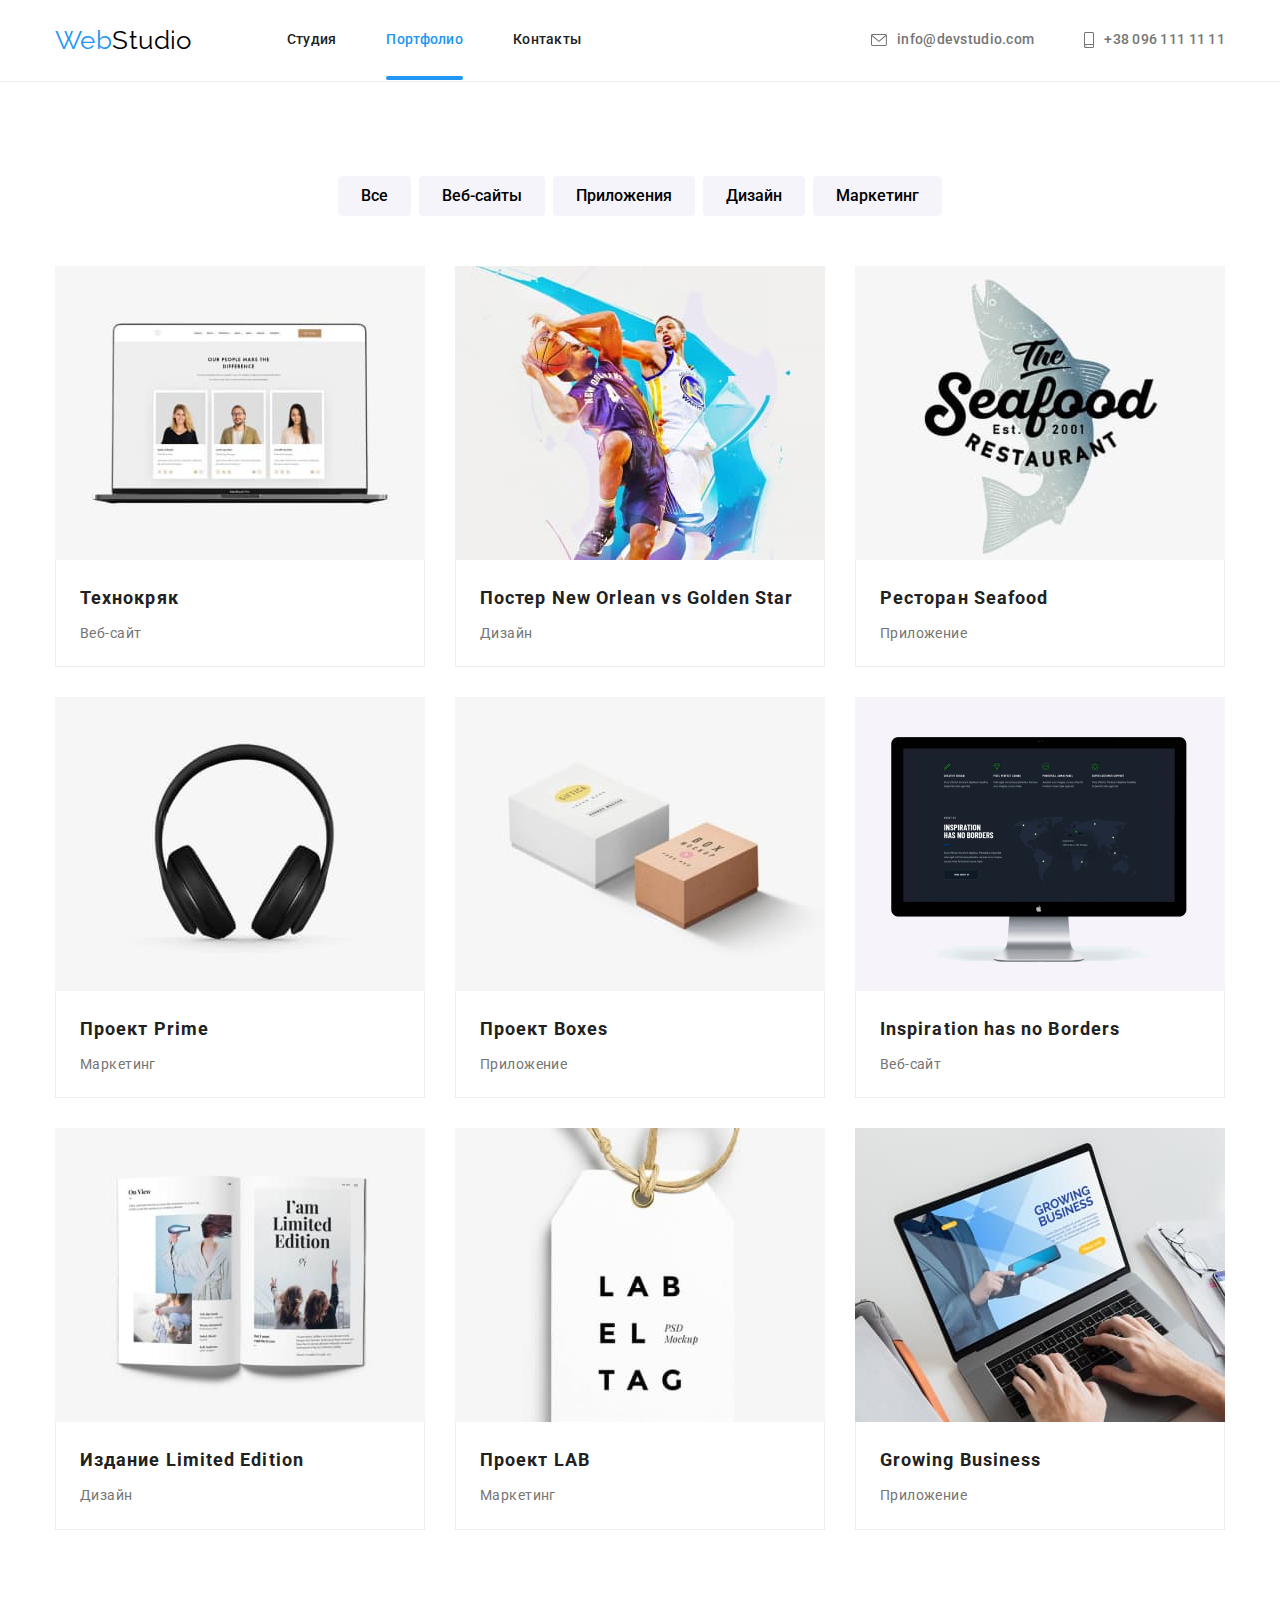
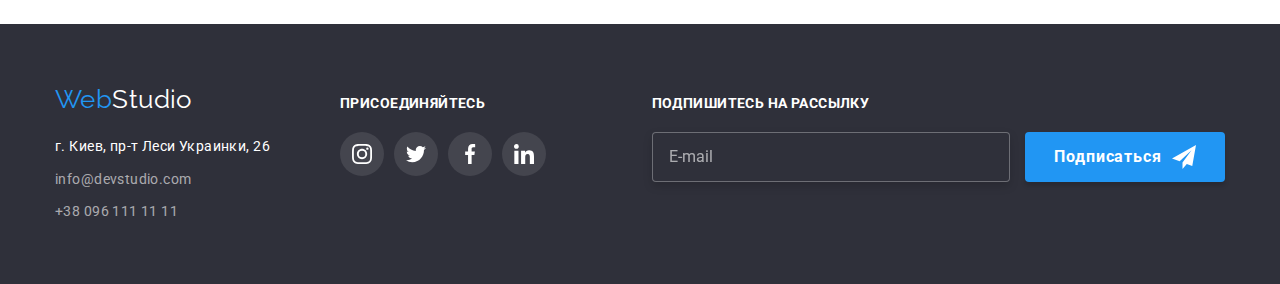
==== portfolio.html @ fa4c3126 "Initial commit" ====
<!DOCTYPE html>
<html lang="ru">
  <head>
    <meta charset="UTF-8" />
    <meta http-equiv="X-UA-Compatible" content="IE=edge" />
    <meta name="viewport" content="width=device-width, initial-scale=1.0" />
    <title>Document</title>
    <link rel="preconnect" href="https://fonts.googleapis.com" />
    <link rel="preconnect" href="https://fonts.gstatic.com" crossorigin />
    <link
      href="https://fonts.googleapis.com/css2?family=Raleway:wght@700&family=Roboto:wght@400;500;700;900&display=swap"
      rel="stylesheet"
    />
    <link
      rel="stylesheet"
      href="https://cdnjs.cloudflare.com/ajax/libs/modern-normalize/1.1.0/modern-normalize.min.css"
    />
    <link rel="stylesheet" href="./css/main.min.css" />
  </head>
  <body>
    <header class="page-header">
      <div class="container">
        <a href="./index.html" class="page-header__logo logo link"
          ><span class="logo-accent">Web</span>Studio</a
        >
        <nav class="site-nav">
          <ul class="site-nav__list list">
            <li class="site-nav__item">
              <a href="./index.html" class="site-nav__link link">Студия</a>
            </li>
            <li class="site-nav__item">
              <a href="./portfolio.html" class="site-nav__link link site-nav__link--current"
                >Портфолио</a
              >
            </li>
            <li class="site-nav__item"><a href="" class="site-nav__link link">Контакты</a></li>
          </ul>
        </nav>
        <ul class="contact-header">
          <li class="contact-header__item list">
            <a href="mailto:info@devstudio.com" class="contact-header__link link">
              <svg class="contact-header__contact-icon" width="16" height="12">
                <use href="./images/sprite.svg#icon-envelope"></use>
              </svg>
              info@devstudio.com</a
            >
          </li>
          <li class="contact-header__item list">
            <a href="tel:+380961111111" class="contact-header__link link">
              <svg class="contact-header__contact-icon" width="10" height="16">
                <use href="./images/sprite.svg#icon-smartphone"></use>
              </svg>
              +38 096 111 11 11</a
            >
          </li>
        </ul>
      </div>
    </header>
    <main>
      <section class="portfolio section">
        <div class="container">
          <h1 class="portfolio__title visualy-hidden">Портфолио</h1>

          <ul class="portfolio-filter list">
            <li class="portfolio-filter__item">
              <button type="button" class="portfolio-filter__button">Все</button>
            </li>
            <li class="portfolio-filter__item">
              <button type="button" class="portfolio-filter__button">Веб-сайты</button>
            </li>
            <li class="portfolio-filter__item">
              <button type="button" class="portfolio-filter__button">Приложения</button>
            </li>
            <li class="portfolio-filter__item">
              <button type="button" class="portfolio-filter__button">Дизайн</button>
            </li>
            <li class="portfolio-filter__item">
              <button type="button" class="portfolio-filter__button">Маркетинг</button>
            </li>
          </ul>

          <ul class="portfolio-list list">
            <li class="portfolio-list__item">
              <a href="" class="portfolio-list__link link">
                <div class="portfolio-list__thumb">
                  <img src="./images/macbook.jpg" alt="макбубк" width="370" height="294" />
                  <p class="portfolio-list__text">
                    Ресурс предлагает комплексные предложения с разным уровнем функционала и
                    сервисов. Все это позволит посетителю получить исчерпывающие сведения о компании
                    или частном лице.
                  </p>
                </div>
                <div class="description">
                  <h2 class="description__title">Технокряк</h2>
                  <p class="description__technology">Веб-сайт</p>
                </div>
              </a>
            </li>

            <li class="portfolio-list__item">
              <a href="" class="portfolio-list__link link"
                ><div class="portfolio-list__thumb">
                  <img src="./images/poster.jpg" alt="постер" width="370" height="294" />
                  <p class="portfolio-list__text">
                    Lorem, ipsum dolor sit amet consectetur adipisicing elit. Eligendi neque ipsam
                    autem minus, nesciunt numquam?
                  </p>
                </div>
                <div class="description">
                  <h2 class="description__title">Постер New Orlean vs Golden Star</h2>
                  <p class="description__technology">Дизайн</p>
                </div>
              </a>
            </li>

            <li class="portfolio-list__item">
              <a href="" class="portfolio-list__link link">
                <div class="portfolio-list__thumb">
                  <img src="./images/seafood.jpg" alt="логотип компании" width="370" height="294" />
                  <p class="portfolio-list__text">
                    Lorem ipsum dolor sit amet, consectetur adipisicing elit. Eaque officia
                    voluptatum eveniet! Voluptatum doloribus laboriosam, quod odio voluptas
                    similique accusantium?
                  </p>
                </div>
                <div class="description">
                  <h2 class="description__title">Ресторан Seafood</h2>
                  <p class="description__technology">Приложение</p>
                </div>
              </a>
            </li>

            <li class="portfolio-list__item">
              <a href="" class="portfolio-list__link link">
                <div class="portfolio-list__thumb">
                  <img src="./images/headphones.jpg" alt="наушники" width="370" height="294" />
                  <p class="portfolio-list__text">
                    Lorem ipsum dolor sit, amet consectetur adipisicing elit. Quidem distinctio
                    ipsam nostrum pariatur amet corrupti ab!
                  </p>
                </div>
                <div class="description">
                  <h2 class="description__title">Проект Prime</h2>
                  <p class="description__technology">Маркетинг</p>
                </div>
              </a>
            </li>

            <li class="portfolio-list__item">
              <a href="" class="portfolio-list__link link">
                <div class="portfolio-list__thumb">
                  <img src="./images/boxes.jpg" alt="две коробки" width="370" height="294" />
                  <p class="portfolio-list__text">
                    Lorem, ipsum dolor sit amet consectetur adipisicing elit. Adipisci modi, quae
                    ipsam facilis quos autem ducimus distinctio.
                  </p>
                </div>
                <div class="description">
                  <h2 class="description__title">Проект Boxes</h2>
                  <p class="description__technology">Приложение</p>
                </div>
              </a>
            </li>

            <li class="portfolio-list__item">
              <a href="" class="portfolio-list__link link">
                <div class="portfolio-list__thumb">
                  <img src="./images/mac.jpg" alt="моноблок" width="370" height="294" />
                  <p class="portfolio-list__text">
                    Lorem ipsum dolor sit amet, consectetur adipisicing elit. Perferendis molestias
                    accusantium corporis accusamus labore!
                  </p>
                </div>
                <div class="description">
                  <h2 class="description__title">Inspiration has no Borders</h2>
                  <p class="description__technology">Веб-сайт</p>
                </div>
              </a>
            </li>

            <li class="portfolio-list__item">
              <a href="" class="portfolio-list__link link">
                <div class="portfolio-list__thumb">
                  <img src="./images/book.jpg" alt="книга" width="370" height="294" />
                  <p class="portfolio-list__text">
                    Lorem ipsum, dolor sit amet consectetur adipisicing elit. Cupiditate, vitae,
                    quod dolore illo laudantium omnis blanditiis perspiciatis quae, ullam iusto
                    exercitationem?
                  </p>
                </div>
                <div class="description">
                  <h2 class="description__title">Издание Limited Edition</h2>
                  <p class="description__technology">Дизайн</p>
                </div>
              </a>
            </li>

            <li class="portfolio-list__item">
              <a href="" class="portfolio-list__link link">
                <div class="portfolio-list__thumb">
                  <img src="./images/label.jpg" alt="бирка" width="370" height="294" />
                  <p class="portfolio-list__text">
                    Lorem ipsum dolor, sit amet consectetur adipisicing elit. Quos quibusdam autem
                    ipsa commodi harum explicabo blanditiis assumenda facere at in, quas
                    repudiandae!
                  </p>
                </div>
                <div class="description">
                  <h2 class="description__title">Проект LAB</h2>
                  <p class="description__technology">Маркетинг</p>
                </div>
              </a>
            </li>

            <li class="portfolio-list__item">
              <a href="" class="portfolio-list__link link">
                <div class="portfolio-list__thumb">
                  <img src="./images/notebook.jpg" alt="ноутбук" width="370" height="294" />
                  <p class="portfolio-list__text">
                    Lorem ipsum dolor sit amet consectetur adipisicing elit. Quaerat blanditiis
                    similique natus et qui consequatur reprehenderit omnis dolores!
                  </p>
                </div>
                <div class="description">
                  <h2 class="description__title">Growing Business</h2>
                  <p class="description__technology">Приложение</p>
                </div>
              </a>
            </li>
          </ul>
        </div>
      </section>
    </main>
    <footer class="page-footer">
      <div class="container">
        <div class="contact-footer">
          <a href="./index.html" class="page-footer__logo logo link"
            ><span class="logo-accent">Web</span>Studio</a
          >
          <address class="address">
            <ul class="address__list list">
              <li class="address__geo">
                <a
                  href="https://goo.gl/maps/4YWWPyWF16ZQ9Hfj6"
                  target="_blank"
                  rel="noopener noreferrer"
                  class="address__geo-link link"
                  >г. Киев, пр-т Леси Украинки, 26</a
                >
              </li>
              <li class="address-item">
                <a href="mailto:info@devstudio.com" class="address-link link">info@devstudio.com</a>
              </li>
              <li class="address-item">
                <a href="tel:+380961111111" class="address-link link">+38 096 111 11 11</a>
              </li>
            </ul>
          </address>
        </div>
        <div class="join">
          <p class="join__title">Присоединяйтесь</p>
          <ul class="join__list list">
            <li class="join__item">
              <a href="" class="join__link">
                <svg class="join__icon" width="20" height="20">
                  <use href="./images/sprite.svg#icon-instagram"></use>
                </svg>
              </a>
            </li>
            <li class="join__item">
              <a href="" class="join__link">
                <svg class="join__icon" width="20" height="20">
                  <use href="./images/sprite.svg#icon-twitter"></use>
                </svg>
              </a>
            </li>
            <li class="join__item">
              <a href="" class="join__link">
                <svg class="join__icon" width="20" height="20">
                  <use href="./images/sprite.svg#icon-facebook"></use>
                </svg>
              </a>
            </li>
            <li class="join__item">
              <a href="" class="join__link">
                <svg class="join__icon" width="20" height="20">
                  <use href="./images/sprite.svg#icon-linkedin"></use>
                </svg>
              </a>
            </li>
          </ul>
        </div>
        <div class="subscribe">
          <b class="subscripe__title">Подпишитесь на рассылку</b>
          <form>
            <label for="email" class="subscribe__field">
              <input type="email" id="email" placeholder="E-mail" class="subscripe__input" />
            </label>
            <button type="submit" class="subscripe__btn btn">Подписаться</button>
          </form>
        </div>
      </div>
    </footer>
  </body>
</html>
---- css/main.min.css ----
body{background-color:#fff;color:#757575;font-size:14px;font-family:Roboto, sans-serif;letter-spacing:0.03em}h1,h2,h3,h4,p,ul{margin:0;padding:0}img{display:block;max-width:100%}.visualy-hidden{position:absolute;white-space:nowrap;width:1px;height:1px;overflow:hidden;border:0;padding:0;clip:rect(0 0 0 0);-webkit-clip-path:inset(50%);clip-path:inset(50%);margin:-1px}.container{width:1200px;margin-left:auto;margin-right:auto;padding-left:15px;padding-right:15px}.section{padding-top:94px;padding-bottom:94px}.list{list-style:none}.link{text-decoration:none;color:inherit}.title{font-weight:700;font-size:36px;line-height:1.16;text-align:center;color:#212121;margin-bottom:50px}.btn{display:-webkit-inline-box;display:-ms-inline-flexbox;display:inline-flex;-webkit-box-align:center;-ms-flex-align:center;align-items:center;-webkit-box-pack:center;-ms-flex-pack:center;justify-content:center;min-width:200px;height:50px;cursor:pointer;font-weight:700;font-size:16px;line-height:1.875;letter-spacing:0.06em;-webkit-box-shadow:0px 4px 4px rgba(0,0,0,0.15);box-shadow:0px 4px 4px rgba(0,0,0,0.15);border-radius:4px;border:transparent;color:#fff;background-color:#2196f3;-webkit-transition:background-color 250ms cubic-bezier(0.4, 0, 0.2, 1);transition:background-color 250ms cubic-bezier(0.4, 0, 0.2, 1)}.btn:hover,.btn:focus{background-color:#188ce8}.logo{color:#000;font-family:Raleway, cursive;font-size:26px;line-height:1.19}.logo-accent{color:#2196f3}.page-header__logo{margin-right:95px}.page-header{padding-bottom:25px;padding-top:25px;background-color:#fff;border-bottom:1px solid #ececec}.page-header .container{display:-webkit-box;display:-ms-flexbox;display:flex;-webkit-box-align:center;-ms-flex-align:center;align-items:center}.site-nav{margin-right:auto}.site-nav__list{display:-webkit-box;display:-ms-flexbox;display:flex;font-weight:500;line-height:1.14;letter-spacing:0.02em}.site-nav__item:not(:last-child){margin-right:50px}.site-nav__link{position:relative;padding-top:32px;padding-bottom:32px;color:#212121;text-decoration:none;-webkit-transition:color 250ms cubic-bezier(0.4, 0, 0.2, 1);transition:color 250ms cubic-bezier(0.4, 0, 0.2, 1)}.site-nav__link:hover,.site-nav__link:focus{color:#2196f3}.site-nav__link--current{color:#2196f3}.site-nav__link--current::after{content:'';position:absolute;left:0;bottom:-1px;width:100%;height:4px;background:#2196f3;border-radius:2px}.contact-header{display:-webkit-box;display:-ms-flexbox;display:flex}.contact-header__item:not(:last-child){margin-right:50px}.contact-header__link{-webkit-transition:color 250ms cubic-bezier(0.4, 0, 0.2, 1);transition:color 250ms cubic-bezier(0.4, 0, 0.2, 1);display:-webkit-box;display:-ms-flexbox;display:flex;-webkit-box-align:center;-ms-flex-align:center;align-items:center;font-weight:500;line-height:1.14;letter-spacing:0.02em;color:#757575}.contact-header__link:hover,.contact-header__link:focus{color:#2196f3}.contact-header__contact-icon{margin-right:10px;fill:currentColor}.hero{background-image:-webkit-gradient(linear, left top, right top, from(rgba(47,48,58,0.4)), to(rgba(47,48,58,0.4))),url(../images/hero-img.jpg);background-image:linear-gradient(to right, rgba(47,48,58,0.4), rgba(47,48,58,0.4)),url(../images/hero-img.jpg);background-position:center;background-size:cover;background-repeat:no-repeat;max-width:1600px;height:600px;background-color:#2f303a;text-align:center;margin-left:auto;margin-right:auto;padding-top:200px;padding-bottom:200px}.hero__title{color:#fff;font-weight:900;font-size:44px;line-height:1.36;letter-spacing:0.06em;text-transform:uppercase;width:696px;margin-bottom:30px;margin-left:auto;margin-right:auto}.peculiarity__list{display:-webkit-box;display:-ms-flexbox;display:flex;-ms-flex-wrap:wrap;flex-wrap:wrap}.peculiarity__item{-ms-flex-preferred-size:calc(100% / 4 - 30px);flex-basis:calc(100% / 4 - 30px)}.peculiarity__item:not(:last-child){margin-right:30px}.peculiarity__thumb{width:270px;height:120px;background-color:#f5f4fa;margin-bottom:30px;display:-webkit-inline-box;display:-ms-inline-flexbox;display:inline-flex;-webkit-box-align:center;-ms-flex-align:center;align-items:center;-webkit-box-pack:center;-ms-flex-pack:center;justify-content:center}.peculiarity__icon{width:70px;height:70px}.peculiarity__sub-title{font-size:14px;font-weight:700;line-height:1.14;text-transform:uppercase;color:#212121;margin-bottom:10px}.peculiarity__text{line-height:1.71}.section.work{padding-top:0}.work__list{display:-webkit-box;display:-ms-flexbox;display:flex;-ms-flex-wrap:wrap;flex-wrap:wrap}.work__item:not(:last-child){margin-right:30px}.work__thumb{position:relative}.work__text{position:absolute;left:0;bottom:0;width:100%;height:70px;background:rgba(47,48,58,0.8);display:-webkit-box;display:-ms-flexbox;display:flex;-webkit-box-align:center;-ms-flex-align:center;align-items:center;-webkit-box-pack:center;-ms-flex-pack:center;justify-content:center;font-weight:700;text-transform:uppercase;color:#fff}.command{background-color:#f5f4fa}.command__list{display:-webkit-box;display:-ms-flexbox;display:flex;margin:0 -15px}.command__item{text-align:center;background-color:#fff;-webkit-box-shadow:0px 1px 3px rgba(0,0,0,0.12),0px 1px 1px rgba(0,0,0,0.14),0px 2px 1px rgba(0,0,0,0.2);box-shadow:0px 1px 3px rgba(0,0,0,0.12),0px 1px 1px rgba(0,0,0,0.14),0px 2px 1px rgba(0,0,0,0.2);border-radius:0px 0px 4px 4px;margin:0 15px;-ms-flex-wrap:wrap;flex-wrap:wrap;-ms-flex-preferred-size:calc(100% / 4 - 30px);flex-basis:calc(100% / 4 - 30px)}.command__name{font-weight:500;font-size:16px;line-height:1.18;color:#212121;margin-top:30px;margin-bottom:10px}.command__position{font-size:16px;line-height:1.18;margin-bottom:16px}.social{display:-webkit-inline-box;display:-ms-inline-flexbox;display:inline-flex;margin-bottom:30px}.social__item:not(:last-child){margin-right:10px}.social__link{-webkit-transition:fill 250ms cubic-bezier(0.4, 0, 0.2, 1),background-color 250ms cubic-bezier(0.4, 0, 0.2, 1);transition:fill 250ms cubic-bezier(0.4, 0, 0.2, 1),background-color 250ms cubic-bezier(0.4, 0, 0.2, 1);display:-webkit-inline-box;display:-ms-inline-flexbox;display:inline-flex;-webkit-box-align:center;-ms-flex-align:center;align-items:center;-webkit-box-pack:center;-ms-flex-pack:center;justify-content:center;border-radius:50%;width:44px;height:44px;fill:#afb1b8}.social__link:hover,.social__link:focus{background-color:#2196f3;fill:#fff}.clients__list{display:-webkit-box;display:-ms-flexbox;display:flex}.clients__item:not(:last-child){margin-right:30px}.clients__link{-webkit-transition:border 250ms cubic-bezier(0.4, 0, 0.2, 1),fill 250ms cubic-bezier(0.4, 0, 0.2, 1);transition:border 250ms cubic-bezier(0.4, 0, 0.2, 1),fill 250ms cubic-bezier(0.4, 0, 0.2, 1);display:-webkit-inline-box;display:-ms-inline-flexbox;display:inline-flex;-webkit-box-align:center;-ms-flex-align:center;align-items:center;-webkit-box-pack:center;-ms-flex-pack:center;justify-content:center;width:170px;height:92px;cursor:pointer;border:1px solid #afb1b8;border-radius:4px;fill:#afb1b8}.clients__link:hover,.clients__linkk:focus{fill:#2196f3;border-color:#2196f3}.portfolio-filter{display:-webkit-box;display:-ms-flexbox;display:flex;-webkit-box-pack:center;-ms-flex-pack:center;justify-content:center;margin-bottom:50px}.portfolio-filter__item:not(:last-child){margin-right:8px}.portfolio-filter__button{cursor:pointer;border:1px solid transparent;border-radius:4px;-webkit-transition:background-color 250ms cubic-bezier(0.4, 0, 0.2, 1),color 250ms cubic-bezier(0.4, 0, 0.2, 1);transition:background-color 250ms cubic-bezier(0.4, 0, 0.2, 1),color 250ms cubic-bezier(0.4, 0, 0.2, 1);font-weight:500;font-size:16px;line-height:1.62;padding:6px 22px;background-color:#f5f4fa}.portfolio-filter__button:hover,.portfolio-filter__button:focus{background-color:#2196f3;color:#fff;-webkit-box-shadow:0px 3px 1px rgba(0,0,0,0.1),0px 1px 2px rgba(0,0,0,0.08),0px 2px 2px rgba(0,0,0,0.12);box-shadow:0px 3px 1px rgba(0,0,0,0.1),0px 1px 2px rgba(0,0,0,0.08),0px 2px 2px rgba(0,0,0,0.12)}.portfolio-list{display:-webkit-box;display:-ms-flexbox;display:flex;-ms-flex-wrap:wrap;flex-wrap:wrap;margin:-15px}.portfolio-list__item{-webkit-transition:-webkit-box-shadow 250ms cubic-bezier(0.4, 0, 0.2, 1);transition:-webkit-box-shadow 250ms cubic-bezier(0.4, 0, 0.2, 1);transition:box-shadow 250ms cubic-bezier(0.4, 0, 0.2, 1);transition:box-shadow 250ms cubic-bezier(0.4, 0, 0.2, 1), -webkit-box-shadow 250ms cubic-bezier(0.4, 0, 0.2, 1);-ms-flex-preferred-size:calc((100% - 90px) / 3);flex-basis:calc((100% - 90px) / 3);margin:15px}.portfolio-list__item:hover,.portfolio-list__item:focus{-webkit-box-shadow:0px 1px 1px rgba(0,0,0,0.12),0px 4px 4px rgba(0,0,0,0.06),1px 4px 6px rgba(0,0,0,0.16);box-shadow:0px 1px 1px rgba(0,0,0,0.12),0px 4px 4px rgba(0,0,0,0.06),1px 4px 6px rgba(0,0,0,0.16)}.portfolio-list__thumb{position:relative;overflow:hidden}.portfolio-list__text{position:absolute;-webkit-transform:translateY(100%);transform:translateY(100%);pointer-events:none;-webkit-transition:-webkit-transform 250ms cubic-bezier(0.4, 0, 0.2, 1);transition:-webkit-transform 250ms cubic-bezier(0.4, 0, 0.2, 1);transition:transform 250ms cubic-bezier(0.4, 0, 0.2, 1);transition:transform 250ms cubic-bezier(0.4, 0, 0.2, 1), -webkit-transform 250ms cubic-bezier(0.4, 0, 0.2, 1);display:-webkit-box;display:-ms-flexbox;display:flex;padding:63px 24px;top:0;right:0;width:100%;height:100%;font-size:18px;line-height:1.38;color:#fff;background:rgba(33,150,243,0.9)}.portfolio-list__link:hover .portfolio-list__text,.portfolio-list__link:focus .portfolio-list__text{-webkit-transform:translateY(0);transform:translateY(0)}.description{padding:20px 24px;border-left:1px solid #eeeeee;border-right:1px solid #eeeeee;border-bottom:1px solid #eeeeee}.description__title{margin-bottom:4px;font-weight:700;font-size:18px;line-height:2;letter-spacing:0.06em;color:#212121}.description__technology{line-height:1.875}.page-footer{padding-top:60px;padding-bottom:60px;background-color:#2f303a}.page-footer .container{display:-webkit-box;display:-ms-flexbox;display:flex;-webkit-box-align:baseline;-ms-flex-align:baseline;align-items:baseline}.contact-footer{margin-right:70px}.page-footer__logo{display:inline-block;color:#fff;margin-bottom:20px}.address__geo{margin-bottom:9px}.address__geo-link{font-style:normal;line-height:1.714;color:#fff;-webkit-transition:color 250ms cubic-bezier(0.4, 0, 0.2, 1);transition:color 250ms cubic-bezier(0.4, 0, 0.2, 1)}.address__geo-link:hover,.address__geo-link:focus{color:#2196f3}.address-item:not(:last-child){margin-bottom:9px}.address-link{font-style:normal;line-height:1.71;color:rgba(255,255,255,0.6);-webkit-transition:color 250ms cubic-bezier(0.4, 0, 0.2, 1);transition:color 250ms cubic-bezier(0.4, 0, 0.2, 1)}.address-link:hover,.address-link:focus{color:#2196f3}.join{margin-right:auto}.join__title{font-weight:700;line-height:1.14;text-transform:uppercase;color:#fff;margin-bottom:20px}.join__list{display:-webkit-box;display:-ms-flexbox;display:flex}.join__item:not(:last-child){margin-right:10px}.join__link{display:-webkit-inline-box;display:-ms-inline-flexbox;display:inline-flex;-webkit-box-align:center;-ms-flex-align:center;align-items:center;-webkit-box-pack:center;-ms-flex-pack:center;justify-content:center;border-radius:50%;width:44px;height:44px;background:rgba(255,255,255,0.1);fill:#fff;-webkit-transition:background-color 250ms cubic-bezier(0.4, 0, 0.2, 1);transition:background-color 250ms cubic-bezier(0.4, 0, 0.2, 1)}.join__link:hover,.join__link:focus{background-color:#2196f3}.subscripe__title{display:inline-block;font-weight:700;line-height:1.14;text-transform:uppercase;color:#fff;margin-bottom:20px}.subscripe__input{width:358px;height:50px;margin-right:12px;padding:15px 16px;font-size:16px;line-height:1.25;background-color:#2f303a;border:1px solid rgba(255,255,255,0.3);-webkit-filter:drop-shadow(0px 4px 4px rgba(0,0,0,0.15));filter:drop-shadow(0px 4px 4px rgba(0,0,0,0.15));border-radius:4px;color:rgba(255,255,255,0.6);-webkit-transition:border-color 250ms cubic-bezier(0.4, 0, 0.2, 1);transition:border-color 250ms cubic-bezier(0.4, 0, 0.2, 1)}.subscripe__input::-webkit-input-placeholder{font-size:16px;line-height:1.25;color:rgba(255,255,255,0.6)}.subscripe__input:-ms-input-placeholder{font-size:16px;line-height:1.25;color:rgba(255,255,255,0.6)}.subscripe__input::-ms-input-placeholder{font-size:16px;line-height:1.25;color:rgba(255,255,255,0.6)}.subscripe__input::placeholder{font-size:16px;line-height:1.25;color:rgba(255,255,255,0.6)}.subscribe__field:focus-within .subscripe__input{outline:none;border-color:#2196f3}.subscripe__btn::after{content:'';margin-left:10px;fill:currentColor;width:24px;height:24px;background-image:url(../images/send.svg)}.backdrop{position:fixed;top:0;left:0;width:100%;height:100%;background-color:rgba(0,0,0,0.2);opacity:1;-webkit-transition:opacity 250ms cubic-bezier(0.4, 0, 0.2, 1);transition:opacity 250ms cubic-bezier(0.4, 0, 0.2, 1)}.is-hidden{pointer-events:none;opacity:0}.is-hidden .modal{-webkit-transform:translate(-50%, -50%) scale(1.2);transform:translate(-50%, -50%) scale(1.2)}.modal{position:absolute;top:50%;left:50%;-webkit-transform:translate(-50%, -50%) scale(1);transform:translate(-50%, -50%) scale(1);-webkit-transition:-webkit-transform 250ms cubic-bezier(0.4, 0, 0.2, 1);transition:-webkit-transform 250ms cubic-bezier(0.4, 0, 0.2, 1);transition:transform 250ms cubic-bezier(0.4, 0, 0.2, 1);transition:transform 250ms cubic-bezier(0.4, 0, 0.2, 1), -webkit-transform 250ms cubic-bezier(0.4, 0, 0.2, 1);min-width:528px;min-height:581px;padding:40px 39px 40px 41px;background-color:#fff}.modal__close{position:absolute;top:8px;right:8px;width:30px;height:30px;display:-webkit-box;display:-ms-flexbox;display:flex;-webkit-box-align:center;-ms-flex-align:center;align-items:center;-webkit-box-pack:center;-ms-flex-pack:center;justify-content:center;border-radius:50%;border:1px solid rgba(0,0,0,0.1);cursor:pointer;background-color:#fff;-webkit-transition:fill 250ms cubic-bezier(0.4, 0, 0.2, 1);transition:fill 250ms cubic-bezier(0.4, 0, 0.2, 1)}.modal__close:hover{fill:#2196f3}.modal__title{display:inline-block;margin-bottom:12px;font-weight:700;font-size:20px;line-height:1.15;color:#212121}.feedback__thumb{position:relative;margin-bottom:10px}.feedback__title{position:relative;display:block;margin-bottom:4px;font-size:12px;line-height:1.17;letter-spacing:0.01em;color:#757575}.feedback__input{width:100%;height:40px;padding-left:42px;border:1px solid rgba(33,33,33,0.2);border-radius:4px;-webkit-transition:border-color 250ms cubic-bezier(0.4, 0, 0.2, 1);transition:border-color 250ms cubic-bezier(0.4, 0, 0.2, 1)}.feedback__input:focus{outline:none;border-color:#2196f3}.feedback__input:focus ~ .feedback__icon{fill:#2196f3}.feedback__icon{position:absolute;top:26px;left:12px;-webkit-transition:fill 250ms cubic-bezier(0.4, 0, 0.2, 1);transition:fill 250ms cubic-bezier(0.4, 0, 0.2, 1)}.comment{margin-bottom:20px}.comment__input{padding:12px 16px;width:100%;height:120px;overflow:hidden;border:1px solid rgba(33,33,33,0.2);border-radius:4px;resize:none;-webkit-transition:border-color 250ms cubic-bezier(0.4, 0, 0.2, 1);transition:border-color 250ms cubic-bezier(0.4, 0, 0.2, 1)}.comment__input::-webkit-input-placeholder{letter-spacing:0.01em;color:rgba(117,117,117,0.5)}.comment__input:-ms-input-placeholder{letter-spacing:0.01em;color:rgba(117,117,117,0.5)}.comment__input::-ms-input-placeholder{letter-spacing:0.01em;color:rgba(117,117,117,0.5)}.comment__input::placeholder{letter-spacing:0.01em;color:rgba(117,117,117,0.5)}.comment__input:focus{outline:none;border-color:#2196f3}.agreement{margin-bottom:30px;margin-left:25px}.agreement__title{position:relative;display:-webkit-box;display:-ms-flexbox;display:flex;-webkit-box-align:center;-ms-flex-align:center;align-items:center;line-height:1.714}.agreement__checkbox:focus+.agreement__icon{-webkit-box-shadow:0 0 0 1px #2196f3;box-shadow:0 0 0 1px #2196f3}.agreement__checkbox:checked+.agreement__icon{background-color:#2196f3;background-image:url(../images/icon-check.svg);border-color:#2196f3}.agreement__icon{position:absolute;top:3px;left:0;margin-left:-25px;display:inline-block;width:16px;height:15px;border:2px solid #212121;border-radius:2px;margin-right:7px;-webkit-transition:all 250ms cubic-bezier(0.4, 0, 0.2, 1);transition:all 250ms cubic-bezier(0.4, 0, 0.2, 1)}.agreement__link{color:#2196f3;margin-left:4px;-webkit-transition:color 250ms cubic-bezier(0.4, 0, 0.2, 1);transition:color 250ms cubic-bezier(0.4, 0, 0.2, 1)}.agreement__link:hover,.agreement__link:focus{color:#188ce8}.modal__submit-button{display:block;margin:0 auto}
/*# sourceMappingURL=main.min.css.map */
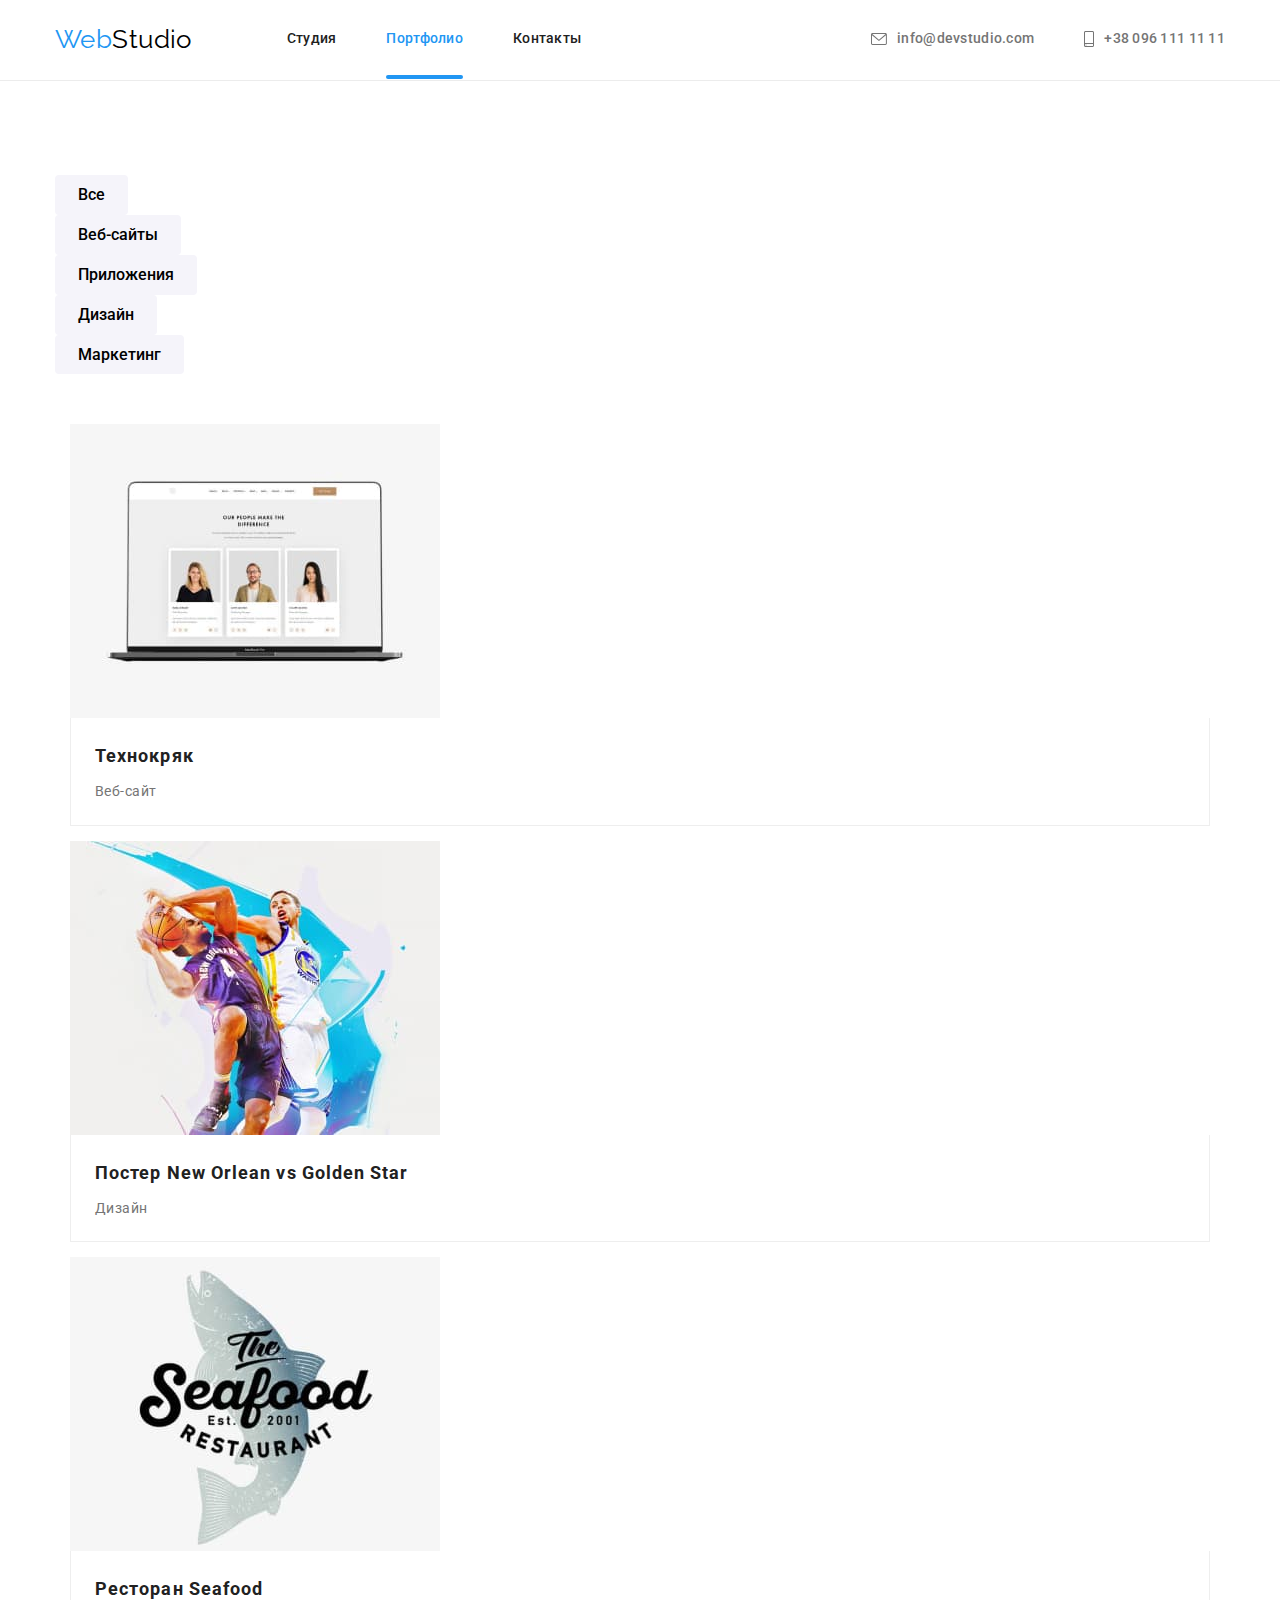
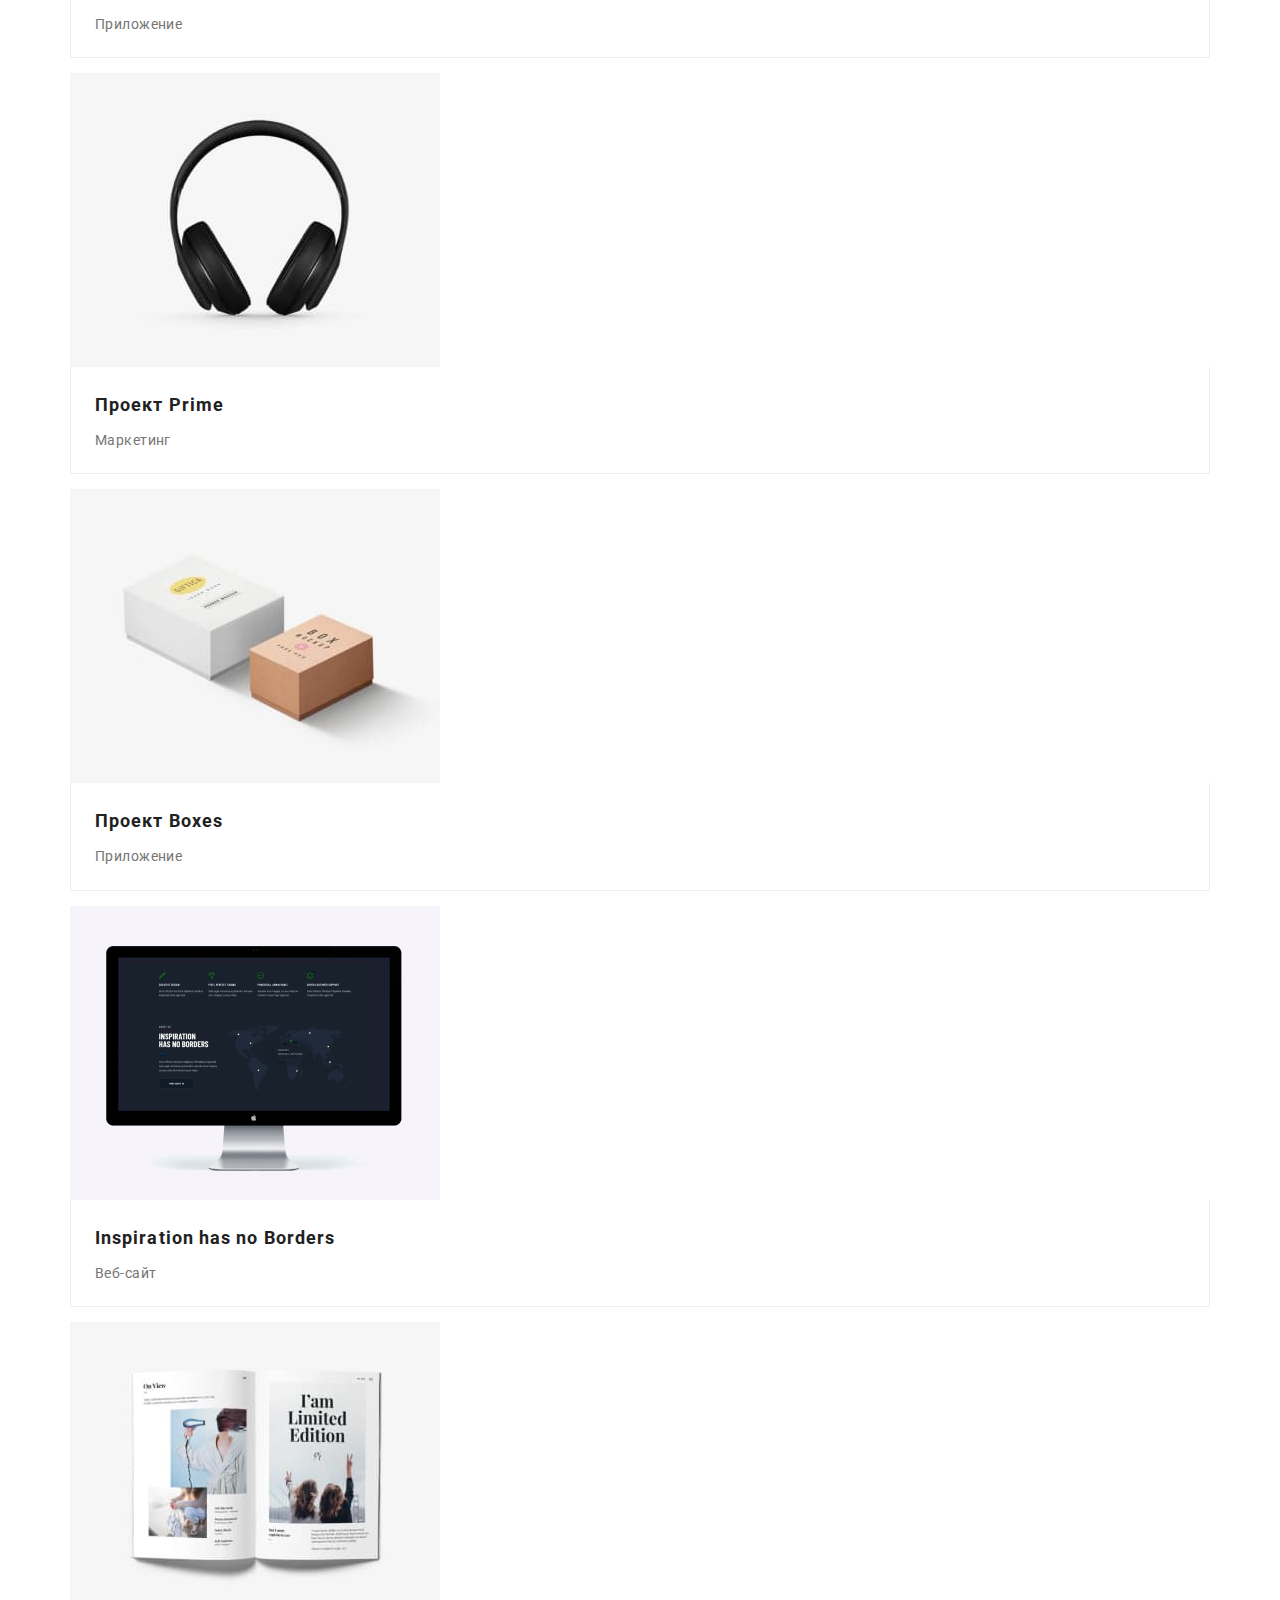
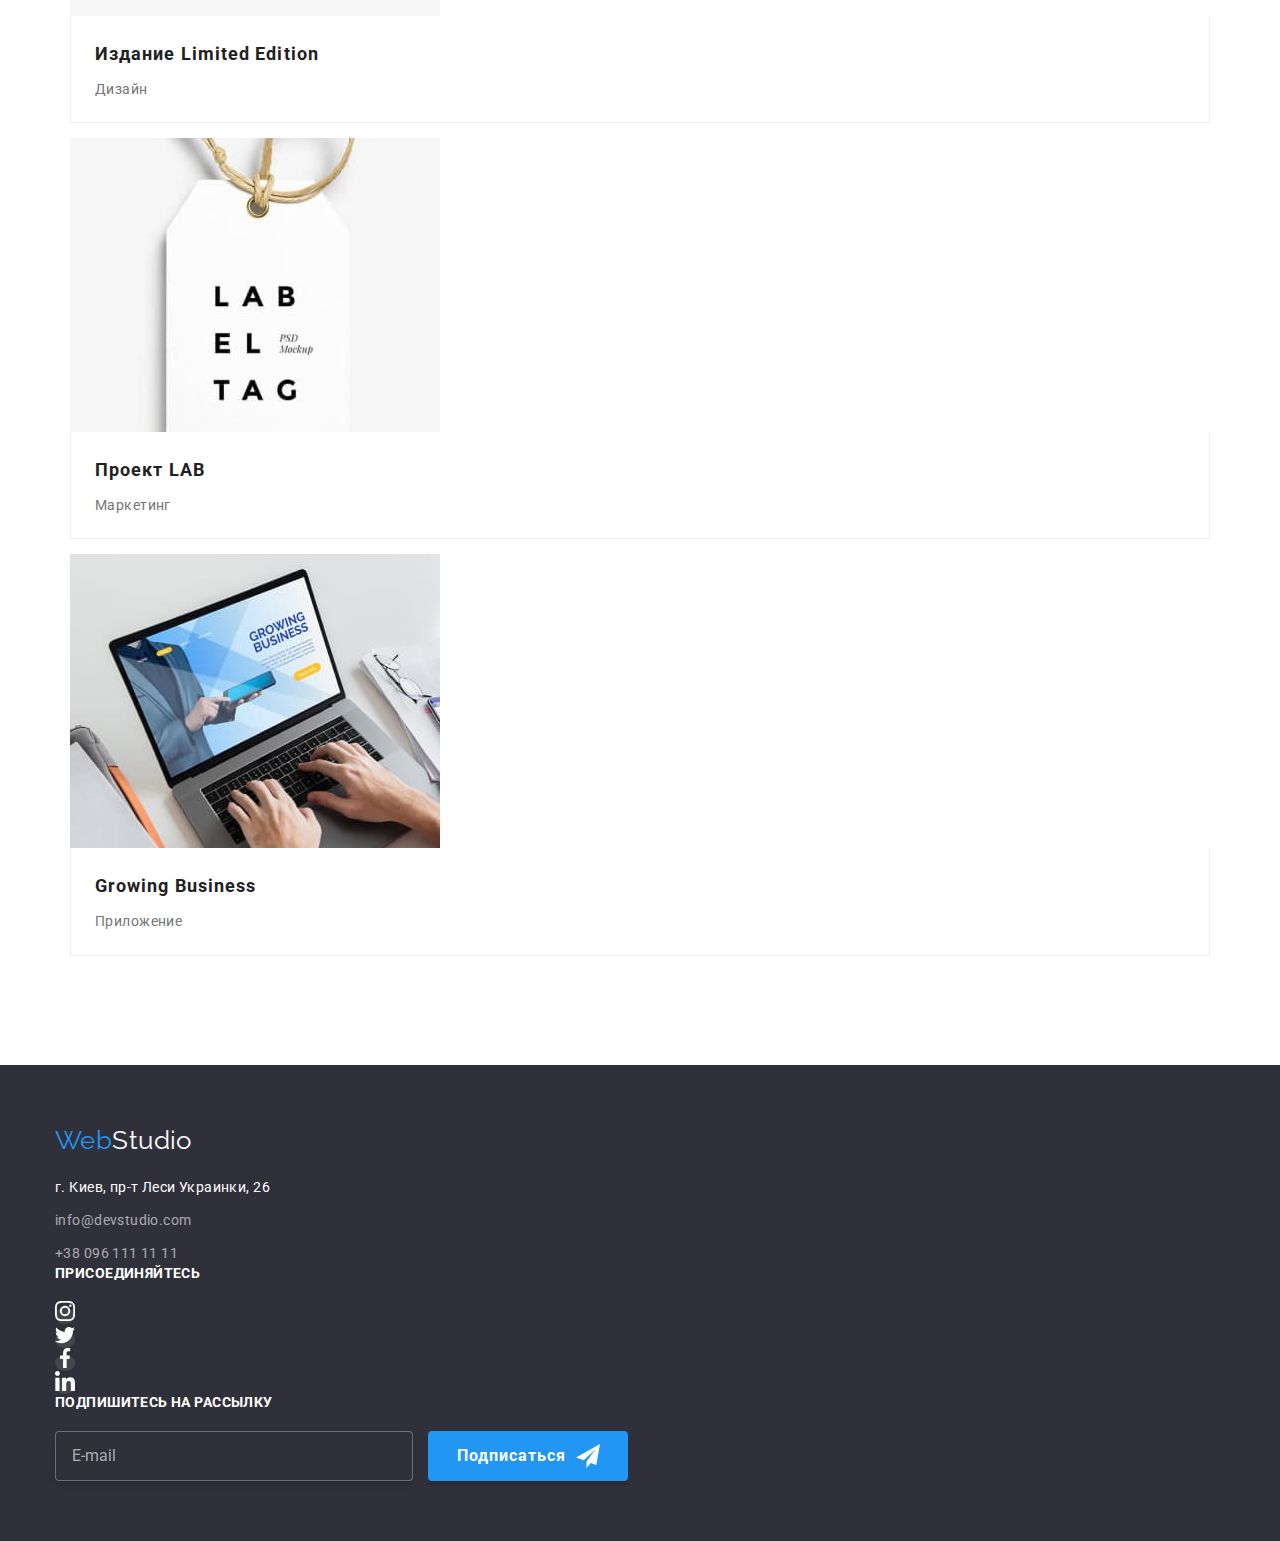
==== commit 74e09db4: "Responsive begin" ====
--- a/portfolio.html
+++ b/portfolio.html
@@ -301,5 +301,6 @@
         </div>
       </div>
     </footer>
+    <script src="./js/mobile-menu.js"></script>
   </body>
 </html>
--- a/css/main.min.css
+++ b/css/main.min.css
@@ -1,2 +1,2 @@
-body{background-color:#fff;color:#757575;font-size:14px;font-family:Roboto, sans-serif;letter-spacing:0.03em}h1,h2,h3,h4,p,ul{margin:0;padding:0}img{display:block;max-width:100%}.visualy-hidden{position:absolute;white-space:nowrap;width:1px;height:1px;overflow:hidden;border:0;padding:0;clip:rect(0 0 0 0);-webkit-clip-path:inset(50%);clip-path:inset(50%);margin:-1px}.container{width:1200px;margin-left:auto;margin-right:auto;padding-left:15px;padding-right:15px}.section{padding-top:94px;padding-bottom:94px}.list{list-style:none}.link{text-decoration:none;color:inherit}.title{font-weight:700;font-size:36px;line-height:1.16;text-align:center;color:#212121;margin-bottom:50px}.btn{display:-webkit-inline-box;display:-ms-inline-flexbox;display:inline-flex;-webkit-box-align:center;-ms-flex-align:center;align-items:center;-webkit-box-pack:center;-ms-flex-pack:center;justify-content:center;min-width:200px;height:50px;cursor:pointer;font-weight:700;font-size:16px;line-height:1.875;letter-spacing:0.06em;-webkit-box-shadow:0px 4px 4px rgba(0,0,0,0.15);box-shadow:0px 4px 4px rgba(0,0,0,0.15);border-radius:4px;border:transparent;color:#fff;background-color:#2196f3;-webkit-transition:background-color 250ms cubic-bezier(0.4, 0, 0.2, 1);transition:background-color 250ms cubic-bezier(0.4, 0, 0.2, 1)}.btn:hover,.btn:focus{background-color:#188ce8}.logo{color:#000;font-family:Raleway, cursive;font-size:26px;line-height:1.19}.logo-accent{color:#2196f3}.page-header__logo{margin-right:95px}.page-header{padding-bottom:25px;padding-top:25px;background-color:#fff;border-bottom:1px solid #ececec}.page-header .container{display:-webkit-box;display:-ms-flexbox;display:flex;-webkit-box-align:center;-ms-flex-align:center;align-items:center}.site-nav{margin-right:auto}.site-nav__list{display:-webkit-box;display:-ms-flexbox;display:flex;font-weight:500;line-height:1.14;letter-spacing:0.02em}.site-nav__item:not(:last-child){margin-right:50px}.site-nav__link{position:relative;padding-top:32px;padding-bottom:32px;color:#212121;text-decoration:none;-webkit-transition:color 250ms cubic-bezier(0.4, 0, 0.2, 1);transition:color 250ms cubic-bezier(0.4, 0, 0.2, 1)}.site-nav__link:hover,.site-nav__link:focus{color:#2196f3}.site-nav__link--current{color:#2196f3}.site-nav__link--current::after{content:'';position:absolute;left:0;bottom:-1px;width:100%;height:4px;background:#2196f3;border-radius:2px}.contact-header{display:-webkit-box;display:-ms-flexbox;display:flex}.contact-header__item:not(:last-child){margin-right:50px}.contact-header__link{-webkit-transition:color 250ms cubic-bezier(0.4, 0, 0.2, 1);transition:color 250ms cubic-bezier(0.4, 0, 0.2, 1);display:-webkit-box;display:-ms-flexbox;display:flex;-webkit-box-align:center;-ms-flex-align:center;align-items:center;font-weight:500;line-height:1.14;letter-spacing:0.02em;color:#757575}.contact-header__link:hover,.contact-header__link:focus{color:#2196f3}.contact-header__contact-icon{margin-right:10px;fill:currentColor}.hero{background-image:-webkit-gradient(linear, left top, right top, from(rgba(47,48,58,0.4)), to(rgba(47,48,58,0.4))),url(../images/hero-img.jpg);background-image:linear-gradient(to right, rgba(47,48,58,0.4), rgba(47,48,58,0.4)),url(../images/hero-img.jpg);background-position:center;background-size:cover;background-repeat:no-repeat;max-width:1600px;height:600px;background-color:#2f303a;text-align:center;margin-left:auto;margin-right:auto;padding-top:200px;padding-bottom:200px}.hero__title{color:#fff;font-weight:900;font-size:44px;line-height:1.36;letter-spacing:0.06em;text-transform:uppercase;width:696px;margin-bottom:30px;margin-left:auto;margin-right:auto}.peculiarity__list{display:-webkit-box;display:-ms-flexbox;display:flex;-ms-flex-wrap:wrap;flex-wrap:wrap}.peculiarity__item{-ms-flex-preferred-size:calc(100% / 4 - 30px);flex-basis:calc(100% / 4 - 30px)}.peculiarity__item:not(:last-child){margin-right:30px}.peculiarity__thumb{width:270px;height:120px;background-color:#f5f4fa;margin-bottom:30px;display:-webkit-inline-box;display:-ms-inline-flexbox;display:inline-flex;-webkit-box-align:center;-ms-flex-align:center;align-items:center;-webkit-box-pack:center;-ms-flex-pack:center;justify-content:center}.peculiarity__icon{width:70px;height:70px}.peculiarity__sub-title{font-size:14px;font-weight:700;line-height:1.14;text-transform:uppercase;color:#212121;margin-bottom:10px}.peculiarity__text{line-height:1.71}.section.work{padding-top:0}.work__list{display:-webkit-box;display:-ms-flexbox;display:flex;-ms-flex-wrap:wrap;flex-wrap:wrap}.work__item:not(:last-child){margin-right:30px}.work__thumb{position:relative}.work__text{position:absolute;left:0;bottom:0;width:100%;height:70px;background:rgba(47,48,58,0.8);display:-webkit-box;display:-ms-flexbox;display:flex;-webkit-box-align:center;-ms-flex-align:center;align-items:center;-webkit-box-pack:center;-ms-flex-pack:center;justify-content:center;font-weight:700;text-transform:uppercase;color:#fff}.command{background-color:#f5f4fa}.command__list{display:-webkit-box;display:-ms-flexbox;display:flex;margin:0 -15px}.command__item{text-align:center;background-color:#fff;-webkit-box-shadow:0px 1px 3px rgba(0,0,0,0.12),0px 1px 1px rgba(0,0,0,0.14),0px 2px 1px rgba(0,0,0,0.2);box-shadow:0px 1px 3px rgba(0,0,0,0.12),0px 1px 1px rgba(0,0,0,0.14),0px 2px 1px rgba(0,0,0,0.2);border-radius:0px 0px 4px 4px;margin:0 15px;-ms-flex-wrap:wrap;flex-wrap:wrap;-ms-flex-preferred-size:calc(100% / 4 - 30px);flex-basis:calc(100% / 4 - 30px)}.command__name{font-weight:500;font-size:16px;line-height:1.18;color:#212121;margin-top:30px;margin-bottom:10px}.command__position{font-size:16px;line-height:1.18;margin-bottom:16px}.social{display:-webkit-inline-box;display:-ms-inline-flexbox;display:inline-flex;margin-bottom:30px}.social__item:not(:last-child){margin-right:10px}.social__link{-webkit-transition:fill 250ms cubic-bezier(0.4, 0, 0.2, 1),background-color 250ms cubic-bezier(0.4, 0, 0.2, 1);transition:fill 250ms cubic-bezier(0.4, 0, 0.2, 1),background-color 250ms cubic-bezier(0.4, 0, 0.2, 1);display:-webkit-inline-box;display:-ms-inline-flexbox;display:inline-flex;-webkit-box-align:center;-ms-flex-align:center;align-items:center;-webkit-box-pack:center;-ms-flex-pack:center;justify-content:center;border-radius:50%;width:44px;height:44px;fill:#afb1b8}.social__link:hover,.social__link:focus{background-color:#2196f3;fill:#fff}.clients__list{display:-webkit-box;display:-ms-flexbox;display:flex}.clients__item:not(:last-child){margin-right:30px}.clients__link{-webkit-transition:border 250ms cubic-bezier(0.4, 0, 0.2, 1),fill 250ms cubic-bezier(0.4, 0, 0.2, 1);transition:border 250ms cubic-bezier(0.4, 0, 0.2, 1),fill 250ms cubic-bezier(0.4, 0, 0.2, 1);display:-webkit-inline-box;display:-ms-inline-flexbox;display:inline-flex;-webkit-box-align:center;-ms-flex-align:center;align-items:center;-webkit-box-pack:center;-ms-flex-pack:center;justify-content:center;width:170px;height:92px;cursor:pointer;border:1px solid #afb1b8;border-radius:4px;fill:#afb1b8}.clients__link:hover,.clients__linkk:focus{fill:#2196f3;border-color:#2196f3}.portfolio-filter{display:-webkit-box;display:-ms-flexbox;display:flex;-webkit-box-pack:center;-ms-flex-pack:center;justify-content:center;margin-bottom:50px}.portfolio-filter__item:not(:last-child){margin-right:8px}.portfolio-filter__button{cursor:pointer;border:1px solid transparent;border-radius:4px;-webkit-transition:background-color 250ms cubic-bezier(0.4, 0, 0.2, 1),color 250ms cubic-bezier(0.4, 0, 0.2, 1);transition:background-color 250ms cubic-bezier(0.4, 0, 0.2, 1),color 250ms cubic-bezier(0.4, 0, 0.2, 1);font-weight:500;font-size:16px;line-height:1.62;padding:6px 22px;background-color:#f5f4fa}.portfolio-filter__button:hover,.portfolio-filter__button:focus{background-color:#2196f3;color:#fff;-webkit-box-shadow:0px 3px 1px rgba(0,0,0,0.1),0px 1px 2px rgba(0,0,0,0.08),0px 2px 2px rgba(0,0,0,0.12);box-shadow:0px 3px 1px rgba(0,0,0,0.1),0px 1px 2px rgba(0,0,0,0.08),0px 2px 2px rgba(0,0,0,0.12)}.portfolio-list{display:-webkit-box;display:-ms-flexbox;display:flex;-ms-flex-wrap:wrap;flex-wrap:wrap;margin:-15px}.portfolio-list__item{-webkit-transition:-webkit-box-shadow 250ms cubic-bezier(0.4, 0, 0.2, 1);transition:-webkit-box-shadow 250ms cubic-bezier(0.4, 0, 0.2, 1);transition:box-shadow 250ms cubic-bezier(0.4, 0, 0.2, 1);transition:box-shadow 250ms cubic-bezier(0.4, 0, 0.2, 1), -webkit-box-shadow 250ms cubic-bezier(0.4, 0, 0.2, 1);-ms-flex-preferred-size:calc((100% - 90px) / 3);flex-basis:calc((100% - 90px) / 3);margin:15px}.portfolio-list__item:hover,.portfolio-list__item:focus{-webkit-box-shadow:0px 1px 1px rgba(0,0,0,0.12),0px 4px 4px rgba(0,0,0,0.06),1px 4px 6px rgba(0,0,0,0.16);box-shadow:0px 1px 1px rgba(0,0,0,0.12),0px 4px 4px rgba(0,0,0,0.06),1px 4px 6px rgba(0,0,0,0.16)}.portfolio-list__thumb{position:relative;overflow:hidden}.portfolio-list__text{position:absolute;-webkit-transform:translateY(100%);transform:translateY(100%);pointer-events:none;-webkit-transition:-webkit-transform 250ms cubic-bezier(0.4, 0, 0.2, 1);transition:-webkit-transform 250ms cubic-bezier(0.4, 0, 0.2, 1);transition:transform 250ms cubic-bezier(0.4, 0, 0.2, 1);transition:transform 250ms cubic-bezier(0.4, 0, 0.2, 1), -webkit-transform 250ms cubic-bezier(0.4, 0, 0.2, 1);display:-webkit-box;display:-ms-flexbox;display:flex;padding:63px 24px;top:0;right:0;width:100%;height:100%;font-size:18px;line-height:1.38;color:#fff;background:rgba(33,150,243,0.9)}.portfolio-list__link:hover .portfolio-list__text,.portfolio-list__link:focus .portfolio-list__text{-webkit-transform:translateY(0);transform:translateY(0)}.description{padding:20px 24px;border-left:1px solid #eeeeee;border-right:1px solid #eeeeee;border-bottom:1px solid #eeeeee}.description__title{margin-bottom:4px;font-weight:700;font-size:18px;line-height:2;letter-spacing:0.06em;color:#212121}.description__technology{line-height:1.875}.page-footer{padding-top:60px;padding-bottom:60px;background-color:#2f303a}.page-footer .container{display:-webkit-box;display:-ms-flexbox;display:flex;-webkit-box-align:baseline;-ms-flex-align:baseline;align-items:baseline}.contact-footer{margin-right:70px}.page-footer__logo{display:inline-block;color:#fff;margin-bottom:20px}.address__geo{margin-bottom:9px}.address__geo-link{font-style:normal;line-height:1.714;color:#fff;-webkit-transition:color 250ms cubic-bezier(0.4, 0, 0.2, 1);transition:color 250ms cubic-bezier(0.4, 0, 0.2, 1)}.address__geo-link:hover,.address__geo-link:focus{color:#2196f3}.address-item:not(:last-child){margin-bottom:9px}.address-link{font-style:normal;line-height:1.71;color:rgba(255,255,255,0.6);-webkit-transition:color 250ms cubic-bezier(0.4, 0, 0.2, 1);transition:color 250ms cubic-bezier(0.4, 0, 0.2, 1)}.address-link:hover,.address-link:focus{color:#2196f3}.join{margin-right:auto}.join__title{font-weight:700;line-height:1.14;text-transform:uppercase;color:#fff;margin-bottom:20px}.join__list{display:-webkit-box;display:-ms-flexbox;display:flex}.join__item:not(:last-child){margin-right:10px}.join__link{display:-webkit-inline-box;display:-ms-inline-flexbox;display:inline-flex;-webkit-box-align:center;-ms-flex-align:center;align-items:center;-webkit-box-pack:center;-ms-flex-pack:center;justify-content:center;border-radius:50%;width:44px;height:44px;background:rgba(255,255,255,0.1);fill:#fff;-webkit-transition:background-color 250ms cubic-bezier(0.4, 0, 0.2, 1);transition:background-color 250ms cubic-bezier(0.4, 0, 0.2, 1)}.join__link:hover,.join__link:focus{background-color:#2196f3}.subscripe__title{display:inline-block;font-weight:700;line-height:1.14;text-transform:uppercase;color:#fff;margin-bottom:20px}.subscripe__input{width:358px;height:50px;margin-right:12px;padding:15px 16px;font-size:16px;line-height:1.25;background-color:#2f303a;border:1px solid rgba(255,255,255,0.3);-webkit-filter:drop-shadow(0px 4px 4px rgba(0,0,0,0.15));filter:drop-shadow(0px 4px 4px rgba(0,0,0,0.15));border-radius:4px;color:rgba(255,255,255,0.6);-webkit-transition:border-color 250ms cubic-bezier(0.4, 0, 0.2, 1);transition:border-color 250ms cubic-bezier(0.4, 0, 0.2, 1)}.subscripe__input::-webkit-input-placeholder{font-size:16px;line-height:1.25;color:rgba(255,255,255,0.6)}.subscripe__input:-ms-input-placeholder{font-size:16px;line-height:1.25;color:rgba(255,255,255,0.6)}.subscripe__input::-ms-input-placeholder{font-size:16px;line-height:1.25;color:rgba(255,255,255,0.6)}.subscripe__input::placeholder{font-size:16px;line-height:1.25;color:rgba(255,255,255,0.6)}.subscribe__field:focus-within .subscripe__input{outline:none;border-color:#2196f3}.subscripe__btn::after{content:'';margin-left:10px;fill:currentColor;width:24px;height:24px;background-image:url(../images/send.svg)}.backdrop{position:fixed;top:0;left:0;width:100%;height:100%;background-color:rgba(0,0,0,0.2);opacity:1;-webkit-transition:opacity 250ms cubic-bezier(0.4, 0, 0.2, 1);transition:opacity 250ms cubic-bezier(0.4, 0, 0.2, 1)}.is-hidden{pointer-events:none;opacity:0}.is-hidden .modal{-webkit-transform:translate(-50%, -50%) scale(1.2);transform:translate(-50%, -50%) scale(1.2)}.modal{position:absolute;top:50%;left:50%;-webkit-transform:translate(-50%, -50%) scale(1);transform:translate(-50%, -50%) scale(1);-webkit-transition:-webkit-transform 250ms cubic-bezier(0.4, 0, 0.2, 1);transition:-webkit-transform 250ms cubic-bezier(0.4, 0, 0.2, 1);transition:transform 250ms cubic-bezier(0.4, 0, 0.2, 1);transition:transform 250ms cubic-bezier(0.4, 0, 0.2, 1), -webkit-transform 250ms cubic-bezier(0.4, 0, 0.2, 1);min-width:528px;min-height:581px;padding:40px 39px 40px 41px;background-color:#fff}.modal__close{position:absolute;top:8px;right:8px;width:30px;height:30px;display:-webkit-box;display:-ms-flexbox;display:flex;-webkit-box-align:center;-ms-flex-align:center;align-items:center;-webkit-box-pack:center;-ms-flex-pack:center;justify-content:center;border-radius:50%;border:1px solid rgba(0,0,0,0.1);cursor:pointer;background-color:#fff;-webkit-transition:fill 250ms cubic-bezier(0.4, 0, 0.2, 1);transition:fill 250ms cubic-bezier(0.4, 0, 0.2, 1)}.modal__close:hover{fill:#2196f3}.modal__title{display:inline-block;margin-bottom:12px;font-weight:700;font-size:20px;line-height:1.15;color:#212121}.feedback__thumb{position:relative;margin-bottom:10px}.feedback__title{position:relative;display:block;margin-bottom:4px;font-size:12px;line-height:1.17;letter-spacing:0.01em;color:#757575}.feedback__input{width:100%;height:40px;padding-left:42px;border:1px solid rgba(33,33,33,0.2);border-radius:4px;-webkit-transition:border-color 250ms cubic-bezier(0.4, 0, 0.2, 1);transition:border-color 250ms cubic-bezier(0.4, 0, 0.2, 1)}.feedback__input:focus{outline:none;border-color:#2196f3}.feedback__input:focus ~ .feedback__icon{fill:#2196f3}.feedback__icon{position:absolute;top:26px;left:12px;-webkit-transition:fill 250ms cubic-bezier(0.4, 0, 0.2, 1);transition:fill 250ms cubic-bezier(0.4, 0, 0.2, 1)}.comment{margin-bottom:20px}.comment__input{padding:12px 16px;width:100%;height:120px;overflow:hidden;border:1px solid rgba(33,33,33,0.2);border-radius:4px;resize:none;-webkit-transition:border-color 250ms cubic-bezier(0.4, 0, 0.2, 1);transition:border-color 250ms cubic-bezier(0.4, 0, 0.2, 1)}.comment__input::-webkit-input-placeholder{letter-spacing:0.01em;color:rgba(117,117,117,0.5)}.comment__input:-ms-input-placeholder{letter-spacing:0.01em;color:rgba(117,117,117,0.5)}.comment__input::-ms-input-placeholder{letter-spacing:0.01em;color:rgba(117,117,117,0.5)}.comment__input::placeholder{letter-spacing:0.01em;color:rgba(117,117,117,0.5)}.comment__input:focus{outline:none;border-color:#2196f3}.agreement{margin-bottom:30px;margin-left:25px}.agreement__title{position:relative;display:-webkit-box;display:-ms-flexbox;display:flex;-webkit-box-align:center;-ms-flex-align:center;align-items:center;line-height:1.714}.agreement__checkbox:focus+.agreement__icon{-webkit-box-shadow:0 0 0 1px #2196f3;box-shadow:0 0 0 1px #2196f3}.agreement__checkbox:checked+.agreement__icon{background-color:#2196f3;background-image:url(../images/icon-check.svg);border-color:#2196f3}.agreement__icon{position:absolute;top:3px;left:0;margin-left:-25px;display:inline-block;width:16px;height:15px;border:2px solid #212121;border-radius:2px;margin-right:7px;-webkit-transition:all 250ms cubic-bezier(0.4, 0, 0.2, 1);transition:all 250ms cubic-bezier(0.4, 0, 0.2, 1)}.agreement__link{color:#2196f3;margin-left:4px;-webkit-transition:color 250ms cubic-bezier(0.4, 0, 0.2, 1);transition:color 250ms cubic-bezier(0.4, 0, 0.2, 1)}.agreement__link:hover,.agreement__link:focus{color:#188ce8}.modal__submit-button{display:block;margin:0 auto}
+body{background-color:#fff;color:#757575;font-size:14px;font-family:Roboto, sans-serif;letter-spacing:0.03em}h1,h2,h3,h4,p,ul{margin:0;padding:0}img{display:block;max-width:100%}.visualy-hidden{position:absolute;white-space:nowrap;width:1px;height:1px;overflow:hidden;border:0;padding:0;clip:rect(0 0 0 0);-webkit-clip-path:inset(50%);clip-path:inset(50%);margin:-1px}.container{margin-left:auto;margin-right:auto;padding-left:15px;padding-right:15px}@media screen and (min-width: 480px){.container{width:480px}}@media screen and (min-width: 768px){.container{width:768px}}@media screen and (min-width: 1200px){.container{width:1200px}}.section{padding-top:60px;padding-bottom:60px}@media screen and (min-width: 1200px){.section{padding:94px 0px}}.list{list-style:none}.link{text-decoration:none;color:inherit}.title{font-weight:700;font-size:28px;line-height:1.16;text-align:center;color:#212121;margin-bottom:30px}@media screen and (min-width: 1200px){.title{font-size:36px;margin-bottom:50px}}.btn{display:-webkit-inline-box;display:-ms-inline-flexbox;display:inline-flex;-webkit-box-align:center;-ms-flex-align:center;align-items:center;-webkit-box-pack:center;-ms-flex-pack:center;justify-content:center;min-width:200px;height:50px;cursor:pointer;font-weight:700;font-size:16px;line-height:1.875;letter-spacing:0.06em;-webkit-box-shadow:0px 4px 4px rgba(0,0,0,0.15);box-shadow:0px 4px 4px rgba(0,0,0,0.15);border-radius:4px;border:transparent;color:#fff;background-color:#2196f3;-webkit-transition:background-color 250ms cubic-bezier(0.4, 0, 0.2, 1);transition:background-color 250ms cubic-bezier(0.4, 0, 0.2, 1)}.btn:hover,.btn:focus{background-color:#188ce8}.burger-menu{width:40px;height:40px;display:-webkit-box;display:-ms-flexbox;display:flex;-webkit-box-align:center;-ms-flex-align:center;align-items:center;-webkit-box-pack:center;-ms-flex-pack:center;justify-content:center;border:none;cursor:pointer;background-color:#fff;-webkit-transition:fill 250ms cubic-bezier(0.4, 0, 0.2, 1);transition:fill 250ms cubic-bezier(0.4, 0, 0.2, 1)}.burger-menu:hover{fill:#2196f3}@media screen and (min-width: 768px){.burger-menu{display:none}}.logo{color:#000;font-family:Raleway, cursive;font-size:26px;line-height:1.19}.logo-accent{color:#2196f3}.page-header__logo{margin-right:auto}@media screen and (min-width: 768px){.page-header__logo{margin-right:88px}}@media screen and (min-width: 1200px){.page-header__logo{margin-right:95px}}.page-header{padding-bottom:16px;padding-top:16px;background-color:#fff;border-bottom:1px solid #ececec}@media screen and (min-width: 768px){.page-header{padding:26px 0px}}@media screen and (min-width: 1200px){.page-header{padding-top:24px;padding-bottom:25px}}@media screen and (min-width: 768px){.page-header .container{display:-webkit-box;display:-ms-flexbox;display:flex;-webkit-box-align:center;-ms-flex-align:center;align-items:center}}.site-nav{margin-right:auto}.site-nav__list{font-weight:500;line-height:1.14;letter-spacing:0.02em}@media screen and (min-width: 768px){.site-nav__list{display:-webkit-box;display:-ms-flexbox;display:flex;-webkit-box-align:center;-ms-flex-align:center;align-items:center}}.site-nav__item:not(:last-child){margin-right:50px}.site-nav__link{position:relative;color:#212121;text-decoration:none;-webkit-transition:color 250ms cubic-bezier(0.4, 0, 0.2, 1);transition:color 250ms cubic-bezier(0.4, 0, 0.2, 1)}.site-nav__link:hover,.site-nav__link:focus{color:#2196f3}@media screen and (min-width: 768px){.site-nav__link{padding-top:28px;padding-bottom:28px}}@media screen and (min-width: 1200px){.site-nav__link{padding-top:32px;padding-bottom:32px}}.site-nav__link--current{color:#2196f3}.site-nav__link--current::after{content:'';position:absolute;left:0;bottom:-1px;width:100%;height:4px;background:#2196f3;border-radius:2px}@media screen and (min-width: 1200px){.contact-header{display:-webkit-box;display:-ms-flexbox;display:flex;-webkit-box-align:center;-ms-flex-align:center;align-items:center}}@media screen and (min-width: 1200px){.contact-header__item:not(:last-child){margin-right:50px}}.contact-header__link{-webkit-transition:color 250ms cubic-bezier(0.4, 0, 0.2, 1);transition:color 250ms cubic-bezier(0.4, 0, 0.2, 1);font-weight:500;line-height:1.14;letter-spacing:0.02em;color:#757575}.contact-header__link:hover,.contact-header__link:focus{color:#2196f3}@media screen and (min-width: 1200px){.contact-header__link{display:-webkit-box;display:-ms-flexbox;display:flex;-webkit-box-align:center;-ms-flex-align:center;align-items:center}}.contact-header__contact-icon{fill:currentColor}@media screen and (min-width: 768px){.contact-header__contact-icon{margin-right:8px}}@media screen and (min-width: 1200px){.contact-header__contact-icon{margin-right:10px}}.hero{background-image:-webkit-gradient(linear, left top, right top, from(rgba(47,48,58,0.4)), to(rgba(47,48,58,0.4))),url(../images/hero-img.jpg);background-image:linear-gradient(to right, rgba(47,48,58,0.4), rgba(47,48,58,0.4)),url(../images/hero-img.jpg);background-position:center;background-size:contain;background-repeat:no-repeat;max-width:1600px;background-color:#2f303a;text-align:center;margin-left:auto;margin-right:auto;padding:118px 0px}@media screen and (min-width: 1200px){.hero{padding:200px 0px}}.hero__title{margin-bottom:30px;width:360px;margin-left:auto;margin-right:auto;color:#fff;font-weight:900;font-size:26px;line-height:1.36;letter-spacing:0.06em;text-transform:uppercase}@media screen and (min-width: 1200px){.hero__title{margin-bottom:30px;margin-left:auto;margin-right:auto;font-size:44px;width:696px}}.peculiarity__icon{width:70px;height:70px}.peculiarity__text{line-height:1.71}.section.work{padding-top:0}.work__item:not(:last-child){margin-right:30px}.command{background-color:#f5f4fa}.command__item{text-align:center;background-color:#fff;-webkit-box-shadow:0px 1px 3px rgba(0,0,0,0.12),0px 1px 1px rgba(0,0,0,0.14),0px 2px 1px rgba(0,0,0,0.2);box-shadow:0px 1px 3px rgba(0,0,0,0.12),0px 1px 1px rgba(0,0,0,0.14),0px 2px 1px rgba(0,0,0,0.2);border-radius:0px 0px 4px 4px}.command__name{font-weight:500;font-size:16px;line-height:1.18;color:#212121;margin-top:30px;margin-bottom:10px}.command__position{font-size:16px;line-height:1.18;margin-bottom:16px}.social__item:not(:last-child){margin-right:10px}.social__link{-webkit-transition:fill 250ms cubic-bezier(0.4, 0, 0.2, 1),background-color 250ms cubic-bezier(0.4, 0, 0.2, 1);transition:fill 250ms cubic-bezier(0.4, 0, 0.2, 1),background-color 250ms cubic-bezier(0.4, 0, 0.2, 1);border-radius:50%;width:44px;height:44px;fill:#afb1b8}.social__link:hover,.social__link:focus{background-color:#2196f3;fill:#fff}.clients__item:not(:last-child){margin-right:30px}.clients__link{-webkit-transition:border 250ms cubic-bezier(0.4, 0, 0.2, 1),fill 250ms cubic-bezier(0.4, 0, 0.2, 1);transition:border 250ms cubic-bezier(0.4, 0, 0.2, 1),fill 250ms cubic-bezier(0.4, 0, 0.2, 1);width:170px;height:92px;cursor:pointer;border:1px solid #afb1b8;border-radius:4px;fill:#afb1b8}.clients__link:hover,.clients__linkk:focus{fill:#2196f3;border-color:#2196f3}.portfolio-filter{margin-bottom:50px}.portfolio-filter__item:not(:last-child){margin-right:8px}.portfolio-filter__button{cursor:pointer;border:1px solid transparent;border-radius:4px;-webkit-transition:background-color 250ms cubic-bezier(0.4, 0, 0.2, 1),color 250ms cubic-bezier(0.4, 0, 0.2, 1);transition:background-color 250ms cubic-bezier(0.4, 0, 0.2, 1),color 250ms cubic-bezier(0.4, 0, 0.2, 1);font-weight:500;font-size:16px;line-height:1.62;padding:6px 22px;background-color:#f5f4fa}.portfolio-filter__button:hover,.portfolio-filter__button:focus{background-color:#2196f3;color:#fff;-webkit-box-shadow:0px 3px 1px rgba(0,0,0,0.1),0px 1px 2px rgba(0,0,0,0.08),0px 2px 2px rgba(0,0,0,0.12);box-shadow:0px 3px 1px rgba(0,0,0,0.1),0px 1px 2px rgba(0,0,0,0.08),0px 2px 2px rgba(0,0,0,0.12)}.portfolio-list__item{-webkit-transition:-webkit-box-shadow 250ms cubic-bezier(0.4, 0, 0.2, 1);transition:-webkit-box-shadow 250ms cubic-bezier(0.4, 0, 0.2, 1);transition:box-shadow 250ms cubic-bezier(0.4, 0, 0.2, 1);transition:box-shadow 250ms cubic-bezier(0.4, 0, 0.2, 1), -webkit-box-shadow 250ms cubic-bezier(0.4, 0, 0.2, 1);margin:15px}.portfolio-list__item:hover,.portfolio-list__item:focus{-webkit-box-shadow:0px 1px 1px rgba(0,0,0,0.12),0px 4px 4px rgba(0,0,0,0.06),1px 4px 6px rgba(0,0,0,0.16);box-shadow:0px 1px 1px rgba(0,0,0,0.12),0px 4px 4px rgba(0,0,0,0.06),1px 4px 6px rgba(0,0,0,0.16)}.portfolio-list__thumb{position:relative;overflow:hidden}.portfolio-list__text{position:absolute;-webkit-transform:translateY(100%);transform:translateY(100%);pointer-events:none;-webkit-transition:-webkit-transform 250ms cubic-bezier(0.4, 0, 0.2, 1);transition:-webkit-transform 250ms cubic-bezier(0.4, 0, 0.2, 1);transition:transform 250ms cubic-bezier(0.4, 0, 0.2, 1);transition:transform 250ms cubic-bezier(0.4, 0, 0.2, 1), -webkit-transform 250ms cubic-bezier(0.4, 0, 0.2, 1);padding:63px 24px;top:0;right:0;width:100%;height:100%;font-size:18px;line-height:1.38;color:#fff;background:rgba(33,150,243,0.9)}.portfolio-list__link:hover .portfolio-list__text,.portfolio-list__link:focus .portfolio-list__text{-webkit-transform:translateY(0);transform:translateY(0)}.description{padding:20px 24px;border-left:1px solid #eeeeee;border-right:1px solid #eeeeee;border-bottom:1px solid #eeeeee}.description__title{margin-bottom:4px;font-weight:700;font-size:18px;line-height:2;letter-spacing:0.06em;color:#212121}.description__technology{line-height:1.875}.page-footer{padding-top:60px;padding-bottom:60px;background-color:#2f303a}.contact-footer{margin-right:70px}.page-footer__logo{display:inline-block;color:#fff;margin-bottom:20px}.address__geo{margin-bottom:9px}.address__geo-link{font-style:normal;line-height:1.714;color:#fff;-webkit-transition:color 250ms cubic-bezier(0.4, 0, 0.2, 1);transition:color 250ms cubic-bezier(0.4, 0, 0.2, 1)}.address__geo-link:hover,.address__geo-link:focus{color:#2196f3}.address-item:not(:last-child){margin-bottom:9px}.address-link{font-style:normal;line-height:1.71;color:rgba(255,255,255,0.6);-webkit-transition:color 250ms cubic-bezier(0.4, 0, 0.2, 1);transition:color 250ms cubic-bezier(0.4, 0, 0.2, 1)}.address-link:hover,.address-link:focus{color:#2196f3}.join{margin-right:auto}.join__title{font-weight:700;line-height:1.14;text-transform:uppercase;color:#fff;margin-bottom:20px}.join__item:not(:last-child){margin-right:10px}.join__link{border-radius:50%;width:44px;height:44px;background:rgba(255,255,255,0.1);fill:#fff;-webkit-transition:background-color 250ms cubic-bezier(0.4, 0, 0.2, 1);transition:background-color 250ms cubic-bezier(0.4, 0, 0.2, 1)}.join__link:hover,.join__link:focus{background-color:#2196f3}.subscripe__title{display:inline-block;font-weight:700;line-height:1.14;text-transform:uppercase;color:#fff;margin-bottom:20px}.subscripe__input{width:358px;height:50px;margin-right:12px;padding:15px 16px;font-size:16px;line-height:1.25;background-color:#2f303a;border:1px solid rgba(255,255,255,0.3);-webkit-filter:drop-shadow(0px 4px 4px rgba(0,0,0,0.15));filter:drop-shadow(0px 4px 4px rgba(0,0,0,0.15));border-radius:4px;color:rgba(255,255,255,0.6);-webkit-transition:border-color 250ms cubic-bezier(0.4, 0, 0.2, 1);transition:border-color 250ms cubic-bezier(0.4, 0, 0.2, 1)}.subscripe__input::-webkit-input-placeholder{font-size:16px;line-height:1.25;color:rgba(255,255,255,0.6)}.subscripe__input:-ms-input-placeholder{font-size:16px;line-height:1.25;color:rgba(255,255,255,0.6)}.subscripe__input::-ms-input-placeholder{font-size:16px;line-height:1.25;color:rgba(255,255,255,0.6)}.subscripe__input::placeholder{font-size:16px;line-height:1.25;color:rgba(255,255,255,0.6)}.subscribe__field:focus-within .subscripe__input{outline:none;border-color:#2196f3}.subscripe__btn::after{content:'';margin-left:10px;fill:currentColor;width:24px;height:24px;background-image:url(../images/send.svg)}.backdrop{position:fixed;top:0;left:0;width:100%;height:100%;background-color:rgba(0,0,0,0.2);opacity:1;-webkit-transition:opacity 250ms cubic-bezier(0.4, 0, 0.2, 1);transition:opacity 250ms cubic-bezier(0.4, 0, 0.2, 1)}.is-hidden{pointer-events:none;opacity:0}.is-hidden .modal{-webkit-transform:translate(-50%, -50%) scale(1.2);transform:translate(-50%, -50%) scale(1.2)}.modal{position:absolute;top:50%;left:50%;-webkit-transform:translate(-50%, -50%) scale(1);transform:translate(-50%, -50%) scale(1);-webkit-transition:-webkit-transform 250ms cubic-bezier(0.4, 0, 0.2, 1);transition:-webkit-transform 250ms cubic-bezier(0.4, 0, 0.2, 1);transition:transform 250ms cubic-bezier(0.4, 0, 0.2, 1);transition:transform 250ms cubic-bezier(0.4, 0, 0.2, 1), -webkit-transform 250ms cubic-bezier(0.4, 0, 0.2, 1);width:450px;height:609px;padding:40px;background-color:#fff}@media screen and (min-width: 1200px){.modal{width:528px;height:581px}}.modal__close{position:absolute;top:8px;right:8px;width:30px;height:30px;display:-webkit-box;display:-ms-flexbox;display:flex;-webkit-box-align:center;-ms-flex-align:center;align-items:center;-webkit-box-pack:center;-ms-flex-pack:center;justify-content:center;border-radius:50%;border:1px solid rgba(0,0,0,0.1);cursor:pointer;background-color:#fff;-webkit-transition:fill 250ms cubic-bezier(0.4, 0, 0.2, 1);transition:fill 250ms cubic-bezier(0.4, 0, 0.2, 1)}.modal__close:hover{fill:#2196f3}.modal__title{display:inline-block;text-align:center;margin-bottom:12px;font-weight:700;font-size:20px;line-height:1.15;color:#212121}.feedback__thumb{position:relative;margin-bottom:10px}.feedback__title{position:relative;display:block;margin-bottom:4px;font-size:12px;line-height:1.17;letter-spacing:0.01em;color:#757575}.feedback__input{width:100%;height:40px;padding-left:42px;border:1px solid rgba(33,33,33,0.2);border-radius:4px;-webkit-transition:border-color 250ms cubic-bezier(0.4, 0, 0.2, 1);transition:border-color 250ms cubic-bezier(0.4, 0, 0.2, 1)}.feedback__input:focus{outline:none;border-color:#2196f3}.feedback__input:focus ~ .feedback__icon{fill:#2196f3}.feedback__icon{position:absolute;top:26px;left:12px;-webkit-transition:fill 250ms cubic-bezier(0.4, 0, 0.2, 1);transition:fill 250ms cubic-bezier(0.4, 0, 0.2, 1)}.comment{margin-bottom:20px}.comment__input{padding:12px 16px;width:100%;height:120px;overflow:hidden;border:1px solid rgba(33,33,33,0.2);border-radius:4px;resize:none;-webkit-transition:border-color 250ms cubic-bezier(0.4, 0, 0.2, 1);transition:border-color 250ms cubic-bezier(0.4, 0, 0.2, 1)}.comment__input::-webkit-input-placeholder{letter-spacing:0.01em;color:rgba(117,117,117,0.5)}.comment__input:-ms-input-placeholder{letter-spacing:0.01em;color:rgba(117,117,117,0.5)}.comment__input::-ms-input-placeholder{letter-spacing:0.01em;color:rgba(117,117,117,0.5)}.comment__input::placeholder{letter-spacing:0.01em;color:rgba(117,117,117,0.5)}.comment__input:focus{outline:none;border-color:#2196f3}.agreement{margin-bottom:30px;margin-left:25px}.agreement__title{position:relative;display:-webkit-box;display:-ms-flexbox;display:flex;-webkit-box-align:center;-ms-flex-align:center;align-items:center;line-height:1.714;font-size:12px}@media screen and (min-width: 1200px){.agreement__title{font-size:14px}}.agreement__checkbox:focus+.agreement__icon{-webkit-box-shadow:0 0 0 1px #2196f3;box-shadow:0 0 0 1px #2196f3}.agreement__checkbox:checked+.agreement__icon{background-color:#2196f3;background-image:url(../images/icon-check.svg);border-color:#2196f3}.agreement__icon{position:absolute;top:3px;left:0;margin-left:-25px;display:inline-block;width:16px;height:15px;border:2px solid #212121;border-radius:2px;margin-right:7px;-webkit-transition:all 250ms cubic-bezier(0.4, 0, 0.2, 1);transition:all 250ms cubic-bezier(0.4, 0, 0.2, 1)}.agreement__link{color:#2196f3;margin-left:2px;-webkit-transition:color 250ms cubic-bezier(0.4, 0, 0.2, 1);transition:color 250ms cubic-bezier(0.4, 0, 0.2, 1)}.agreement__link:hover,.agreement__link:focus{color:#188ce8}.modal__submit-button{display:block;margin:0 auto}
 /*# sourceMappingURL=main.min.css.map */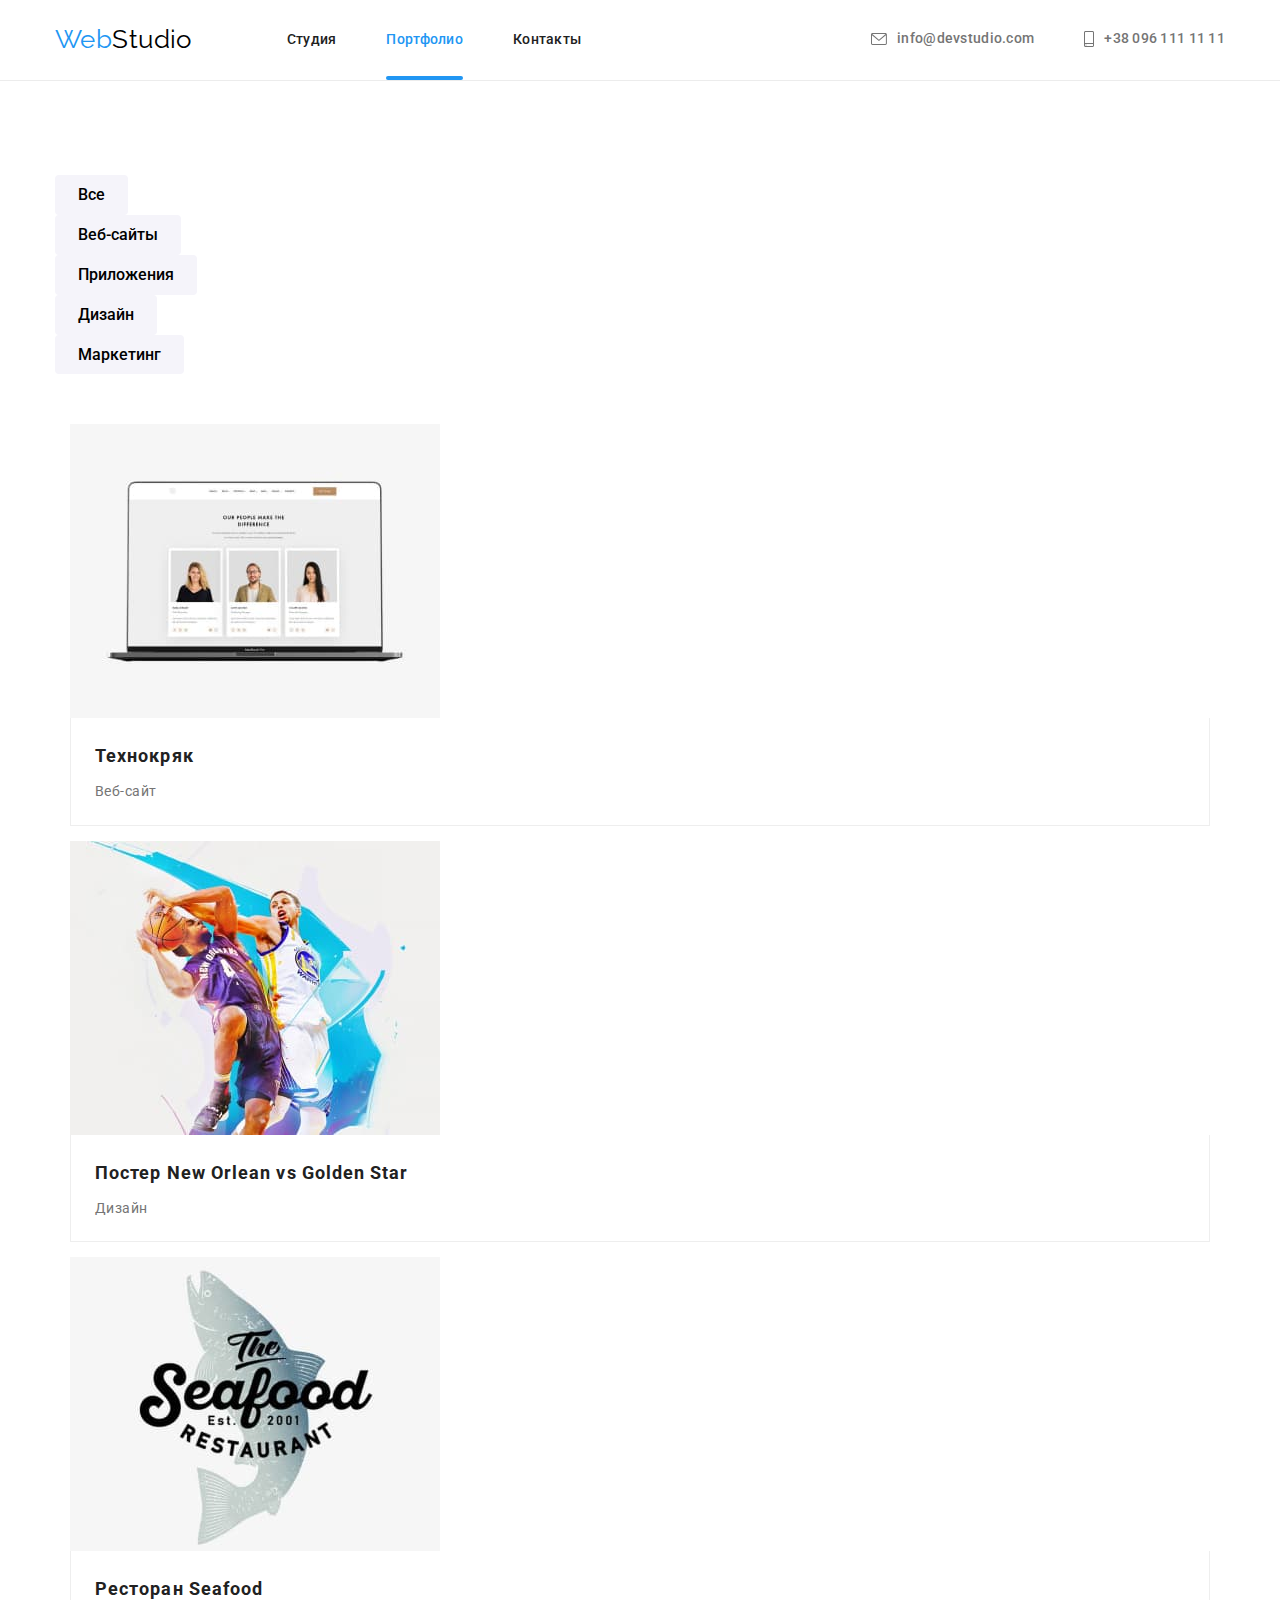
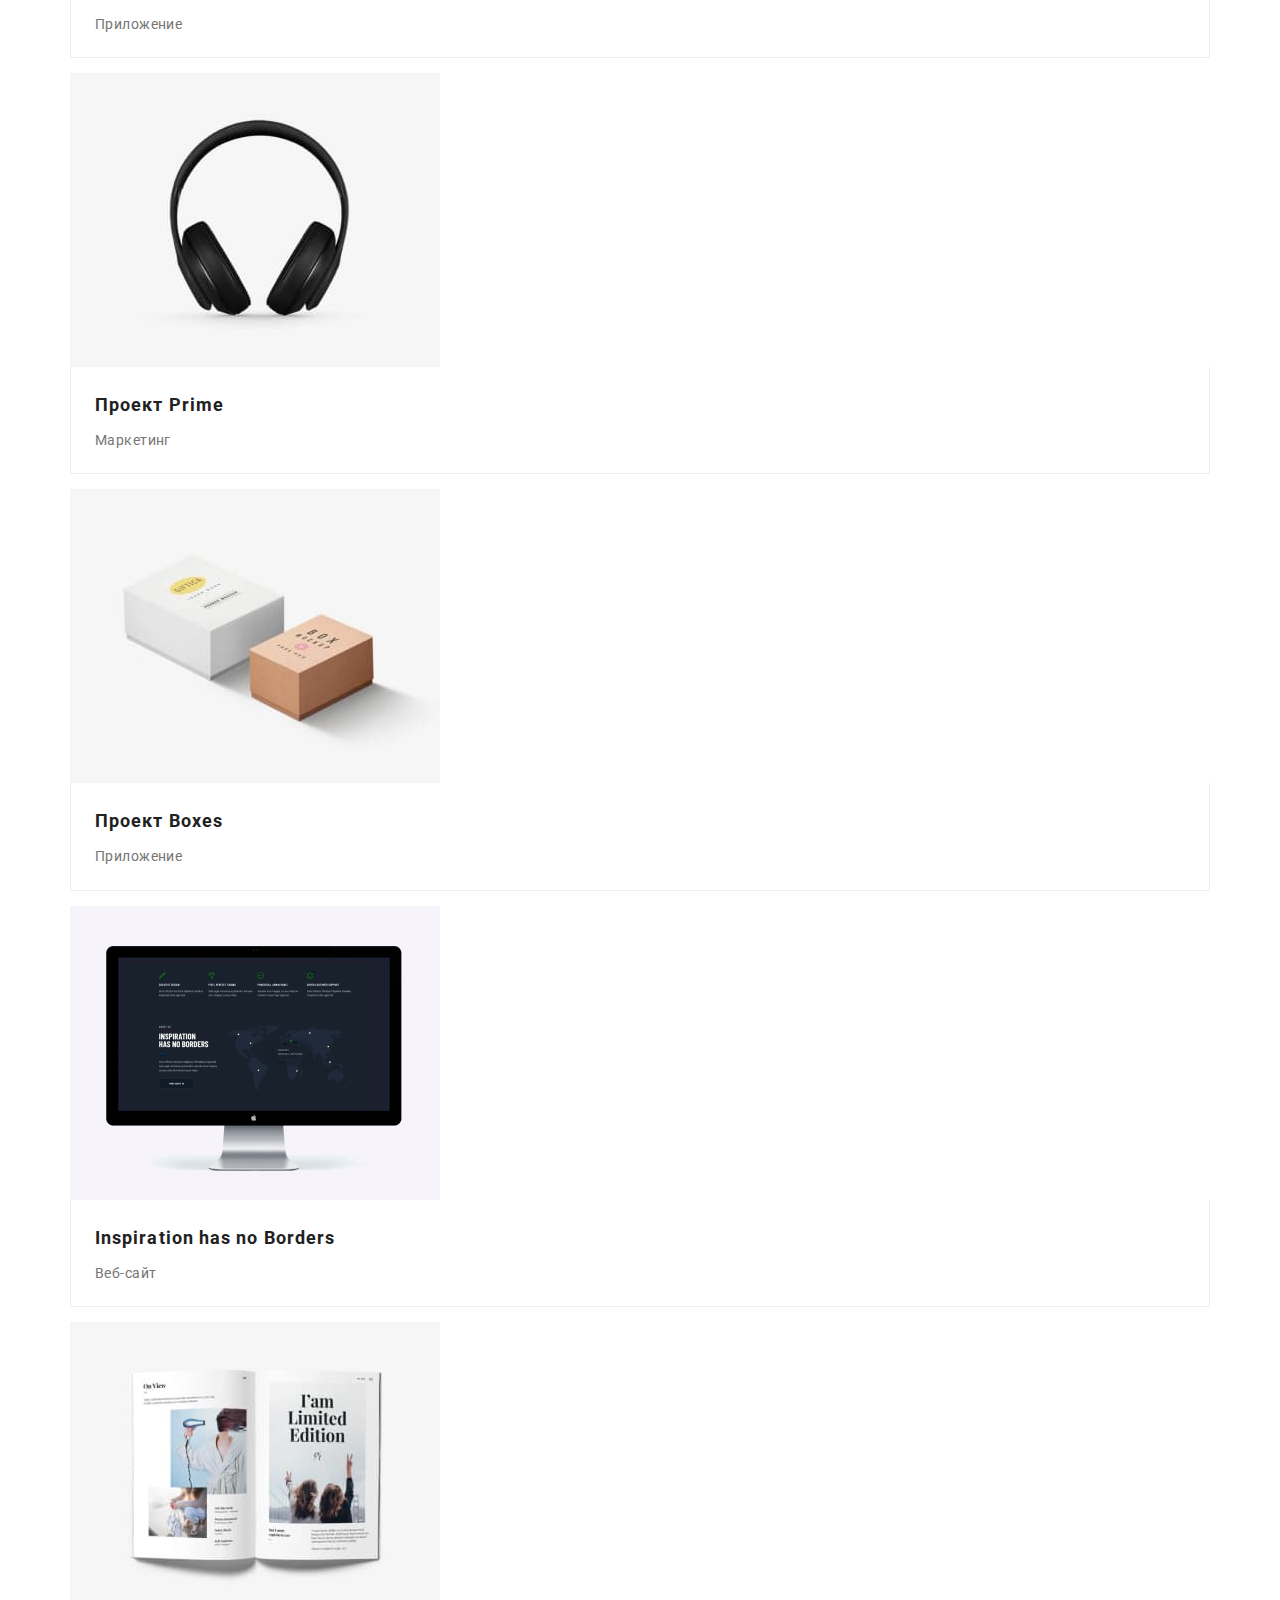
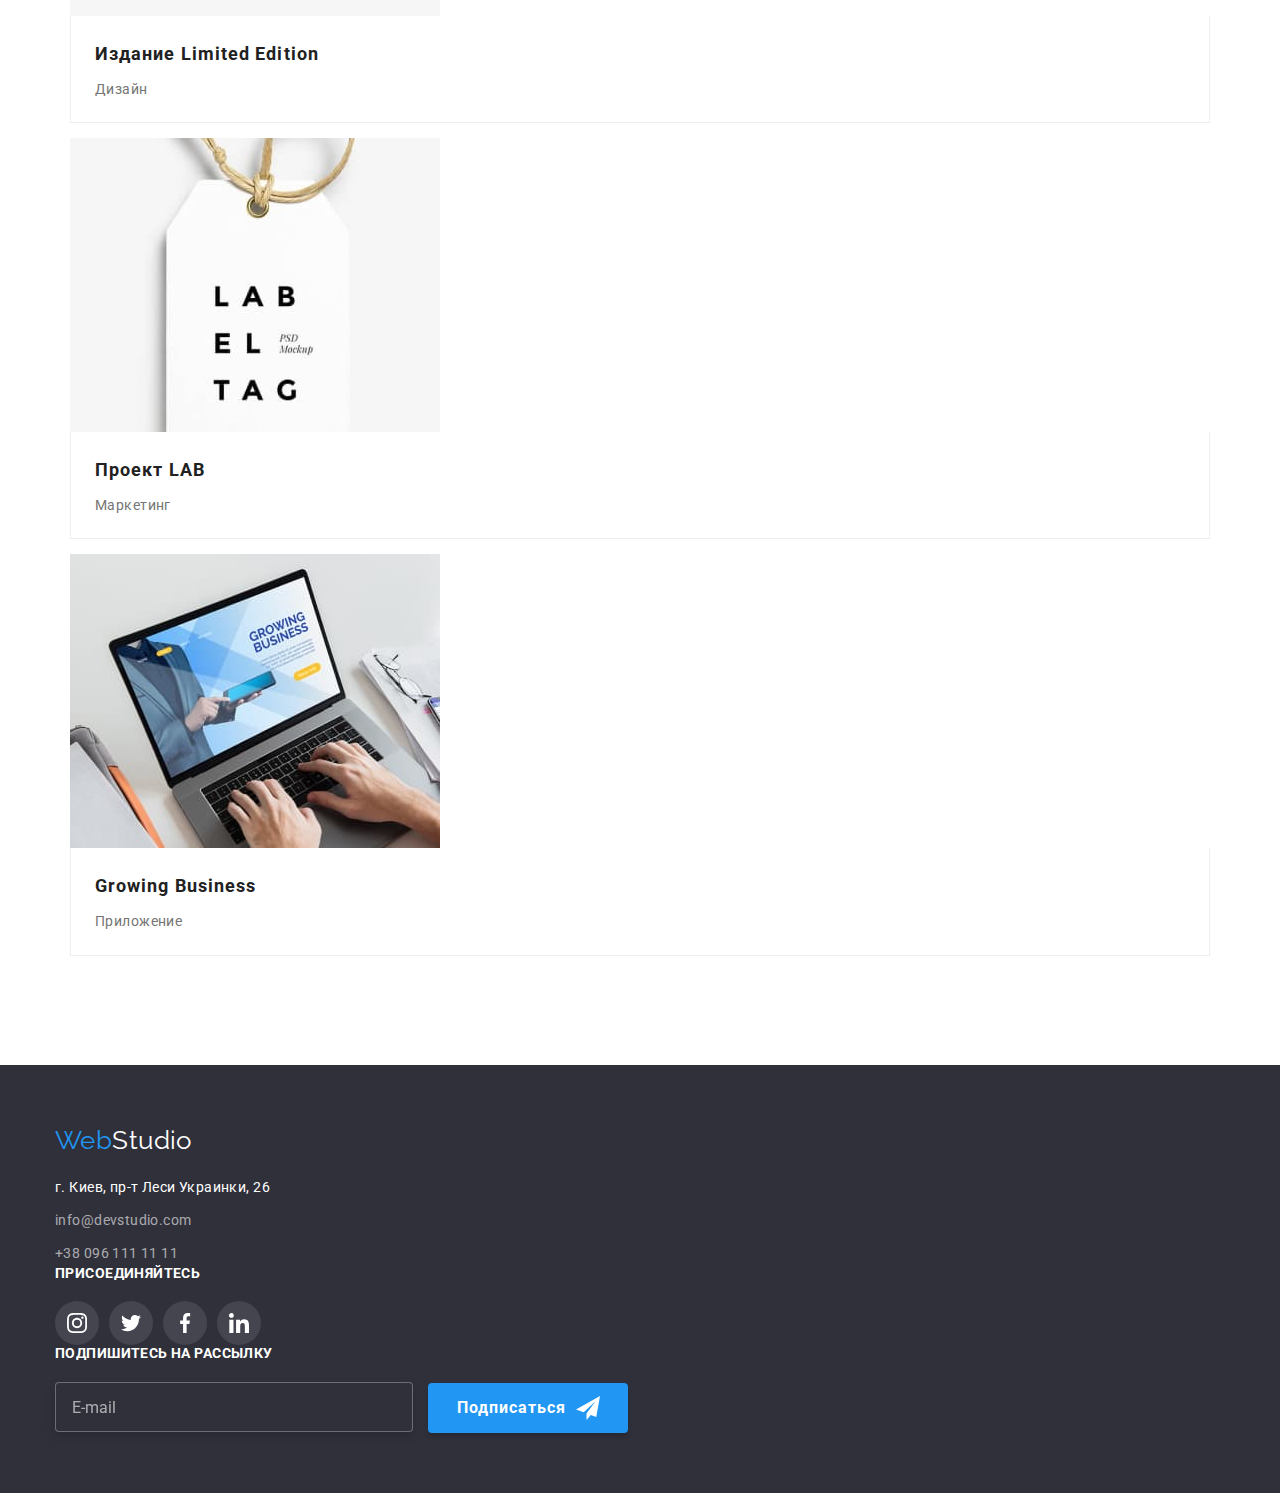
==== commit 456d562f: "Portfolio header" ====
--- a/portfolio.html
+++ b/portfolio.html
@@ -23,39 +23,68 @@
         <a href="./index.html" class="page-header__logo logo link"
           ><span class="logo-accent">Web</span>Studio</a
         >
-        <nav class="site-nav">
-          <ul class="site-nav__list list">
-            <li class="site-nav__item">
-              <a href="./index.html" class="site-nav__link link">Студия</a>
-            </li>
-            <li class="site-nav__item">
-              <a href="./portfolio.html" class="site-nav__link link site-nav__link--current"
-                >Портфолио</a
+        <button
+          type="button"
+          class="menu-button"
+          data-menu-button
+          aria-expanded="false"
+          aria-controls="menu-container"
+        >
+          <svg class="menu-icon" width="40" height="40" aria-label="Пеключатель мобильного меню">
+            <use class="icon-cross" href="./images/sprite.svg#icon-close-modal"></use>
+            <use class="icon-menu" href="./images/sprite.svg#icon-menu"></use>
+          </svg>
+        </button>
+        <div class="page-header__thumb" id="menu-container" data-menu>
+          <nav class="site-nav">
+            <ul class="site-nav__list list">
+              <li class="site-nav__item">
+                <a href="./index.html" class="site-nav__link link">Студия</a>
+              </li>
+              <li class="site-nav__item">
+                <a href="./portfolio.html" class="site-nav__link site-nav__link--current link"
+                  >Портфолио</a
+                >
+              </li>
+              <li class="site-nav__item"><a href="" class="site-nav__link link">Контакты</a></li>
+            </ul>
+          </nav>
+          <ul class="contact-header">
+            <li class="contact-header__item list">
+              <a href="mailto:info@devstudio.com" class="contact-header__link link">
+                <svg class="contact-header__contact-icon" width="16" height="12">
+                  <use href="./images/sprite.svg#icon-envelope"></use>
+                </svg>
+                info@devstudio.com</a
               >
             </li>
-            <li class="site-nav__item"><a href="" class="site-nav__link link">Контакты</a></li>
-          </ul>
-        </nav>
-        <ul class="contact-header">
-          <li class="contact-header__item list">
-            <a href="mailto:info@devstudio.com" class="contact-header__link link">
-              <svg class="contact-header__contact-icon" width="16" height="12">
-                <use href="./images/sprite.svg#icon-envelope"></use>
-              </svg>
-              info@devstudio.com</a
-            >
-          </li>
-          <li class="contact-header__item list">
-            <a href="tel:+380961111111" class="contact-header__link link">
-              <svg class="contact-header__contact-icon" width="10" height="16">
-                <use href="./images/sprite.svg#icon-smartphone"></use>
-              </svg>
-              +38 096 111 11 11</a
-            >
-          </li>
-        </ul>
+            <li class="contact-header__item list">
+              <a href="tel:+380961111111" class="contact-header__link link">
+                <svg class="contact-header__contact-icon" width="10" height="16">
+                  <use href="./images/sprite.svg#icon-smartphone"></use>
+                </svg>
+                +38 096 111 11 11</a
+              >
+            </li>
+          </ul>
+          <ul class="social-header list">
+            <li class="social-header__item">
+              <a href="#" class="social-header__link link">Instagram</a>
+            </li>
+            <li class="social-header__item">
+              <a href="#" class="social-header__link link">Twitter</a>
+            </li>
+            <li class="social-header__item">
+              <a href="#" class="social-header__link link">Facebook</a>
+            </li>
+            <li class="social-header__item">
+              <a href="#" class="social-header__link link">LinkedIn</a>
+            </li>
+          </ul>
+        </div>
       </div>
     </header>
+
     <main>
       <section class="portfolio section">
         <div class="container">
--- a/css/main.min.css
+++ b/css/main.min.css
@@ -1,2 +1,2 @@
-body{background-color:#fff;color:#757575;font-size:14px;font-family:Roboto, sans-serif;letter-spacing:0.03em}h1,h2,h3,h4,p,ul{margin:0;padding:0}img{display:block;max-width:100%}.visualy-hidden{position:absolute;white-space:nowrap;width:1px;height:1px;overflow:hidden;border:0;padding:0;clip:rect(0 0 0 0);-webkit-clip-path:inset(50%);clip-path:inset(50%);margin:-1px}.container{margin-left:auto;margin-right:auto;padding-left:15px;padding-right:15px}@media screen and (min-width: 480px){.container{width:480px}}@media screen and (min-width: 768px){.container{width:768px}}@media screen and (min-width: 1200px){.container{width:1200px}}.section{padding-top:60px;padding-bottom:60px}@media screen and (min-width: 1200px){.section{padding:94px 0px}}.list{list-style:none}.link{text-decoration:none;color:inherit}.title{font-weight:700;font-size:28px;line-height:1.16;text-align:center;color:#212121;margin-bottom:30px}@media screen and (min-width: 1200px){.title{font-size:36px;margin-bottom:50px}}.btn{display:-webkit-inline-box;display:-ms-inline-flexbox;display:inline-flex;-webkit-box-align:center;-ms-flex-align:center;align-items:center;-webkit-box-pack:center;-ms-flex-pack:center;justify-content:center;min-width:200px;height:50px;cursor:pointer;font-weight:700;font-size:16px;line-height:1.875;letter-spacing:0.06em;-webkit-box-shadow:0px 4px 4px rgba(0,0,0,0.15);box-shadow:0px 4px 4px rgba(0,0,0,0.15);border-radius:4px;border:transparent;color:#fff;background-color:#2196f3;-webkit-transition:background-color 250ms cubic-bezier(0.4, 0, 0.2, 1);transition:background-color 250ms cubic-bezier(0.4, 0, 0.2, 1)}.btn:hover,.btn:focus{background-color:#188ce8}.burger-menu{width:40px;height:40px;display:-webkit-box;display:-ms-flexbox;display:flex;-webkit-box-align:center;-ms-flex-align:center;align-items:center;-webkit-box-pack:center;-ms-flex-pack:center;justify-content:center;border:none;cursor:pointer;background-color:#fff;-webkit-transition:fill 250ms cubic-bezier(0.4, 0, 0.2, 1);transition:fill 250ms cubic-bezier(0.4, 0, 0.2, 1)}.burger-menu:hover{fill:#2196f3}@media screen and (min-width: 768px){.burger-menu{display:none}}.logo{color:#000;font-family:Raleway, cursive;font-size:26px;line-height:1.19}.logo-accent{color:#2196f3}.page-header__logo{margin-right:auto}@media screen and (min-width: 768px){.page-header__logo{margin-right:88px}}@media screen and (min-width: 1200px){.page-header__logo{margin-right:95px}}.page-header{padding-bottom:16px;padding-top:16px;background-color:#fff;border-bottom:1px solid #ececec}@media screen and (min-width: 768px){.page-header{padding:26px 0px}}@media screen and (min-width: 1200px){.page-header{padding-top:24px;padding-bottom:25px}}@media screen and (min-width: 768px){.page-header .container{display:-webkit-box;display:-ms-flexbox;display:flex;-webkit-box-align:center;-ms-flex-align:center;align-items:center}}.site-nav{margin-right:auto}.site-nav__list{font-weight:500;line-height:1.14;letter-spacing:0.02em}@media screen and (min-width: 768px){.site-nav__list{display:-webkit-box;display:-ms-flexbox;display:flex;-webkit-box-align:center;-ms-flex-align:center;align-items:center}}.site-nav__item:not(:last-child){margin-right:50px}.site-nav__link{position:relative;color:#212121;text-decoration:none;-webkit-transition:color 250ms cubic-bezier(0.4, 0, 0.2, 1);transition:color 250ms cubic-bezier(0.4, 0, 0.2, 1)}.site-nav__link:hover,.site-nav__link:focus{color:#2196f3}@media screen and (min-width: 768px){.site-nav__link{padding-top:28px;padding-bottom:28px}}@media screen and (min-width: 1200px){.site-nav__link{padding-top:32px;padding-bottom:32px}}.site-nav__link--current{color:#2196f3}.site-nav__link--current::after{content:'';position:absolute;left:0;bottom:-1px;width:100%;height:4px;background:#2196f3;border-radius:2px}@media screen and (min-width: 1200px){.contact-header{display:-webkit-box;display:-ms-flexbox;display:flex;-webkit-box-align:center;-ms-flex-align:center;align-items:center}}@media screen and (min-width: 1200px){.contact-header__item:not(:last-child){margin-right:50px}}.contact-header__link{-webkit-transition:color 250ms cubic-bezier(0.4, 0, 0.2, 1);transition:color 250ms cubic-bezier(0.4, 0, 0.2, 1);font-weight:500;line-height:1.14;letter-spacing:0.02em;color:#757575}.contact-header__link:hover,.contact-header__link:focus{color:#2196f3}@media screen and (min-width: 1200px){.contact-header__link{display:-webkit-box;display:-ms-flexbox;display:flex;-webkit-box-align:center;-ms-flex-align:center;align-items:center}}.contact-header__contact-icon{fill:currentColor}@media screen and (min-width: 768px){.contact-header__contact-icon{margin-right:8px}}@media screen and (min-width: 1200px){.contact-header__contact-icon{margin-right:10px}}.hero{background-image:-webkit-gradient(linear, left top, right top, from(rgba(47,48,58,0.4)), to(rgba(47,48,58,0.4))),url(../images/hero-img.jpg);background-image:linear-gradient(to right, rgba(47,48,58,0.4), rgba(47,48,58,0.4)),url(../images/hero-img.jpg);background-position:center;background-size:contain;background-repeat:no-repeat;max-width:1600px;background-color:#2f303a;text-align:center;margin-left:auto;margin-right:auto;padding:118px 0px}@media screen and (min-width: 1200px){.hero{padding:200px 0px}}.hero__title{margin-bottom:30px;width:360px;margin-left:auto;margin-right:auto;color:#fff;font-weight:900;font-size:26px;line-height:1.36;letter-spacing:0.06em;text-transform:uppercase}@media screen and (min-width: 1200px){.hero__title{margin-bottom:30px;margin-left:auto;margin-right:auto;font-size:44px;width:696px}}.peculiarity__icon{width:70px;height:70px}.peculiarity__text{line-height:1.71}.section.work{padding-top:0}.work__item:not(:last-child){margin-right:30px}.command{background-color:#f5f4fa}.command__item{text-align:center;background-color:#fff;-webkit-box-shadow:0px 1px 3px rgba(0,0,0,0.12),0px 1px 1px rgba(0,0,0,0.14),0px 2px 1px rgba(0,0,0,0.2);box-shadow:0px 1px 3px rgba(0,0,0,0.12),0px 1px 1px rgba(0,0,0,0.14),0px 2px 1px rgba(0,0,0,0.2);border-radius:0px 0px 4px 4px}.command__name{font-weight:500;font-size:16px;line-height:1.18;color:#212121;margin-top:30px;margin-bottom:10px}.command__position{font-size:16px;line-height:1.18;margin-bottom:16px}.social__item:not(:last-child){margin-right:10px}.social__link{-webkit-transition:fill 250ms cubic-bezier(0.4, 0, 0.2, 1),background-color 250ms cubic-bezier(0.4, 0, 0.2, 1);transition:fill 250ms cubic-bezier(0.4, 0, 0.2, 1),background-color 250ms cubic-bezier(0.4, 0, 0.2, 1);border-radius:50%;width:44px;height:44px;fill:#afb1b8}.social__link:hover,.social__link:focus{background-color:#2196f3;fill:#fff}.clients__item:not(:last-child){margin-right:30px}.clients__link{-webkit-transition:border 250ms cubic-bezier(0.4, 0, 0.2, 1),fill 250ms cubic-bezier(0.4, 0, 0.2, 1);transition:border 250ms cubic-bezier(0.4, 0, 0.2, 1),fill 250ms cubic-bezier(0.4, 0, 0.2, 1);width:170px;height:92px;cursor:pointer;border:1px solid #afb1b8;border-radius:4px;fill:#afb1b8}.clients__link:hover,.clients__linkk:focus{fill:#2196f3;border-color:#2196f3}.portfolio-filter{margin-bottom:50px}.portfolio-filter__item:not(:last-child){margin-right:8px}.portfolio-filter__button{cursor:pointer;border:1px solid transparent;border-radius:4px;-webkit-transition:background-color 250ms cubic-bezier(0.4, 0, 0.2, 1),color 250ms cubic-bezier(0.4, 0, 0.2, 1);transition:background-color 250ms cubic-bezier(0.4, 0, 0.2, 1),color 250ms cubic-bezier(0.4, 0, 0.2, 1);font-weight:500;font-size:16px;line-height:1.62;padding:6px 22px;background-color:#f5f4fa}.portfolio-filter__button:hover,.portfolio-filter__button:focus{background-color:#2196f3;color:#fff;-webkit-box-shadow:0px 3px 1px rgba(0,0,0,0.1),0px 1px 2px rgba(0,0,0,0.08),0px 2px 2px rgba(0,0,0,0.12);box-shadow:0px 3px 1px rgba(0,0,0,0.1),0px 1px 2px rgba(0,0,0,0.08),0px 2px 2px rgba(0,0,0,0.12)}.portfolio-list__item{-webkit-transition:-webkit-box-shadow 250ms cubic-bezier(0.4, 0, 0.2, 1);transition:-webkit-box-shadow 250ms cubic-bezier(0.4, 0, 0.2, 1);transition:box-shadow 250ms cubic-bezier(0.4, 0, 0.2, 1);transition:box-shadow 250ms cubic-bezier(0.4, 0, 0.2, 1), -webkit-box-shadow 250ms cubic-bezier(0.4, 0, 0.2, 1);margin:15px}.portfolio-list__item:hover,.portfolio-list__item:focus{-webkit-box-shadow:0px 1px 1px rgba(0,0,0,0.12),0px 4px 4px rgba(0,0,0,0.06),1px 4px 6px rgba(0,0,0,0.16);box-shadow:0px 1px 1px rgba(0,0,0,0.12),0px 4px 4px rgba(0,0,0,0.06),1px 4px 6px rgba(0,0,0,0.16)}.portfolio-list__thumb{position:relative;overflow:hidden}.portfolio-list__text{position:absolute;-webkit-transform:translateY(100%);transform:translateY(100%);pointer-events:none;-webkit-transition:-webkit-transform 250ms cubic-bezier(0.4, 0, 0.2, 1);transition:-webkit-transform 250ms cubic-bezier(0.4, 0, 0.2, 1);transition:transform 250ms cubic-bezier(0.4, 0, 0.2, 1);transition:transform 250ms cubic-bezier(0.4, 0, 0.2, 1), -webkit-transform 250ms cubic-bezier(0.4, 0, 0.2, 1);padding:63px 24px;top:0;right:0;width:100%;height:100%;font-size:18px;line-height:1.38;color:#fff;background:rgba(33,150,243,0.9)}.portfolio-list__link:hover .portfolio-list__text,.portfolio-list__link:focus .portfolio-list__text{-webkit-transform:translateY(0);transform:translateY(0)}.description{padding:20px 24px;border-left:1px solid #eeeeee;border-right:1px solid #eeeeee;border-bottom:1px solid #eeeeee}.description__title{margin-bottom:4px;font-weight:700;font-size:18px;line-height:2;letter-spacing:0.06em;color:#212121}.description__technology{line-height:1.875}.page-footer{padding-top:60px;padding-bottom:60px;background-color:#2f303a}.contact-footer{margin-right:70px}.page-footer__logo{display:inline-block;color:#fff;margin-bottom:20px}.address__geo{margin-bottom:9px}.address__geo-link{font-style:normal;line-height:1.714;color:#fff;-webkit-transition:color 250ms cubic-bezier(0.4, 0, 0.2, 1);transition:color 250ms cubic-bezier(0.4, 0, 0.2, 1)}.address__geo-link:hover,.address__geo-link:focus{color:#2196f3}.address-item:not(:last-child){margin-bottom:9px}.address-link{font-style:normal;line-height:1.71;color:rgba(255,255,255,0.6);-webkit-transition:color 250ms cubic-bezier(0.4, 0, 0.2, 1);transition:color 250ms cubic-bezier(0.4, 0, 0.2, 1)}.address-link:hover,.address-link:focus{color:#2196f3}.join{margin-right:auto}.join__title{font-weight:700;line-height:1.14;text-transform:uppercase;color:#fff;margin-bottom:20px}.join__item:not(:last-child){margin-right:10px}.join__link{border-radius:50%;width:44px;height:44px;background:rgba(255,255,255,0.1);fill:#fff;-webkit-transition:background-color 250ms cubic-bezier(0.4, 0, 0.2, 1);transition:background-color 250ms cubic-bezier(0.4, 0, 0.2, 1)}.join__link:hover,.join__link:focus{background-color:#2196f3}.subscripe__title{display:inline-block;font-weight:700;line-height:1.14;text-transform:uppercase;color:#fff;margin-bottom:20px}.subscripe__input{width:358px;height:50px;margin-right:12px;padding:15px 16px;font-size:16px;line-height:1.25;background-color:#2f303a;border:1px solid rgba(255,255,255,0.3);-webkit-filter:drop-shadow(0px 4px 4px rgba(0,0,0,0.15));filter:drop-shadow(0px 4px 4px rgba(0,0,0,0.15));border-radius:4px;color:rgba(255,255,255,0.6);-webkit-transition:border-color 250ms cubic-bezier(0.4, 0, 0.2, 1);transition:border-color 250ms cubic-bezier(0.4, 0, 0.2, 1)}.subscripe__input::-webkit-input-placeholder{font-size:16px;line-height:1.25;color:rgba(255,255,255,0.6)}.subscripe__input:-ms-input-placeholder{font-size:16px;line-height:1.25;color:rgba(255,255,255,0.6)}.subscripe__input::-ms-input-placeholder{font-size:16px;line-height:1.25;color:rgba(255,255,255,0.6)}.subscripe__input::placeholder{font-size:16px;line-height:1.25;color:rgba(255,255,255,0.6)}.subscribe__field:focus-within .subscripe__input{outline:none;border-color:#2196f3}.subscripe__btn::after{content:'';margin-left:10px;fill:currentColor;width:24px;height:24px;background-image:url(../images/send.svg)}.backdrop{position:fixed;top:0;left:0;width:100%;height:100%;background-color:rgba(0,0,0,0.2);opacity:1;-webkit-transition:opacity 250ms cubic-bezier(0.4, 0, 0.2, 1);transition:opacity 250ms cubic-bezier(0.4, 0, 0.2, 1)}.is-hidden{pointer-events:none;opacity:0}.is-hidden .modal{-webkit-transform:translate(-50%, -50%) scale(1.2);transform:translate(-50%, -50%) scale(1.2)}.modal{position:absolute;top:50%;left:50%;-webkit-transform:translate(-50%, -50%) scale(1);transform:translate(-50%, -50%) scale(1);-webkit-transition:-webkit-transform 250ms cubic-bezier(0.4, 0, 0.2, 1);transition:-webkit-transform 250ms cubic-bezier(0.4, 0, 0.2, 1);transition:transform 250ms cubic-bezier(0.4, 0, 0.2, 1);transition:transform 250ms cubic-bezier(0.4, 0, 0.2, 1), -webkit-transform 250ms cubic-bezier(0.4, 0, 0.2, 1);width:450px;height:609px;padding:40px;background-color:#fff}@media screen and (min-width: 1200px){.modal{width:528px;height:581px}}.modal__close{position:absolute;top:8px;right:8px;width:30px;height:30px;display:-webkit-box;display:-ms-flexbox;display:flex;-webkit-box-align:center;-ms-flex-align:center;align-items:center;-webkit-box-pack:center;-ms-flex-pack:center;justify-content:center;border-radius:50%;border:1px solid rgba(0,0,0,0.1);cursor:pointer;background-color:#fff;-webkit-transition:fill 250ms cubic-bezier(0.4, 0, 0.2, 1);transition:fill 250ms cubic-bezier(0.4, 0, 0.2, 1)}.modal__close:hover{fill:#2196f3}.modal__title{display:inline-block;text-align:center;margin-bottom:12px;font-weight:700;font-size:20px;line-height:1.15;color:#212121}.feedback__thumb{position:relative;margin-bottom:10px}.feedback__title{position:relative;display:block;margin-bottom:4px;font-size:12px;line-height:1.17;letter-spacing:0.01em;color:#757575}.feedback__input{width:100%;height:40px;padding-left:42px;border:1px solid rgba(33,33,33,0.2);border-radius:4px;-webkit-transition:border-color 250ms cubic-bezier(0.4, 0, 0.2, 1);transition:border-color 250ms cubic-bezier(0.4, 0, 0.2, 1)}.feedback__input:focus{outline:none;border-color:#2196f3}.feedback__input:focus ~ .feedback__icon{fill:#2196f3}.feedback__icon{position:absolute;top:26px;left:12px;-webkit-transition:fill 250ms cubic-bezier(0.4, 0, 0.2, 1);transition:fill 250ms cubic-bezier(0.4, 0, 0.2, 1)}.comment{margin-bottom:20px}.comment__input{padding:12px 16px;width:100%;height:120px;overflow:hidden;border:1px solid rgba(33,33,33,0.2);border-radius:4px;resize:none;-webkit-transition:border-color 250ms cubic-bezier(0.4, 0, 0.2, 1);transition:border-color 250ms cubic-bezier(0.4, 0, 0.2, 1)}.comment__input::-webkit-input-placeholder{letter-spacing:0.01em;color:rgba(117,117,117,0.5)}.comment__input:-ms-input-placeholder{letter-spacing:0.01em;color:rgba(117,117,117,0.5)}.comment__input::-ms-input-placeholder{letter-spacing:0.01em;color:rgba(117,117,117,0.5)}.comment__input::placeholder{letter-spacing:0.01em;color:rgba(117,117,117,0.5)}.comment__input:focus{outline:none;border-color:#2196f3}.agreement{margin-bottom:30px;margin-left:25px}.agreement__title{position:relative;display:-webkit-box;display:-ms-flexbox;display:flex;-webkit-box-align:center;-ms-flex-align:center;align-items:center;line-height:1.714;font-size:12px}@media screen and (min-width: 1200px){.agreement__title{font-size:14px}}.agreement__checkbox:focus+.agreement__icon{-webkit-box-shadow:0 0 0 1px #2196f3;box-shadow:0 0 0 1px #2196f3}.agreement__checkbox:checked+.agreement__icon{background-color:#2196f3;background-image:url(../images/icon-check.svg);border-color:#2196f3}.agreement__icon{position:absolute;top:3px;left:0;margin-left:-25px;display:inline-block;width:16px;height:15px;border:2px solid #212121;border-radius:2px;margin-right:7px;-webkit-transition:all 250ms cubic-bezier(0.4, 0, 0.2, 1);transition:all 250ms cubic-bezier(0.4, 0, 0.2, 1)}.agreement__link{color:#2196f3;margin-left:2px;-webkit-transition:color 250ms cubic-bezier(0.4, 0, 0.2, 1);transition:color 250ms cubic-bezier(0.4, 0, 0.2, 1)}.agreement__link:hover,.agreement__link:focus{color:#188ce8}.modal__submit-button{display:block;margin:0 auto}
+body{background-color:#fff;color:#757575;font-size:14px;font-family:Roboto, sans-serif;letter-spacing:0.03em}h1,h2,h3,h4,p,ul{margin:0;padding:0}img{display:block;max-width:100%}.visualy-hidden{position:absolute;white-space:nowrap;width:1px;height:1px;overflow:hidden;border:0;padding:0;clip:rect(0 0 0 0);-webkit-clip-path:inset(50%);clip-path:inset(50%);margin:-1px}.container{margin-left:auto;margin-right:auto;padding-left:15px;padding-right:15px}@media screen and (min-width: 480px){.container{width:480px}}@media screen and (min-width: 768px){.container{width:768px}}@media screen and (min-width: 1200px){.container{width:1200px}}.section{padding-top:60px;padding-bottom:60px}@media screen and (min-width: 1200px){.section{padding:94px 0px}}.list{list-style:none}.link{text-decoration:none;color:inherit}.title{font-weight:700;font-size:28px;line-height:1.16;text-align:center;color:#212121;margin-bottom:30px}@media screen and (min-width: 1200px){.title{font-size:36px;margin-bottom:50px}}.btn{display:-webkit-inline-box;display:-ms-inline-flexbox;display:inline-flex;-webkit-box-align:center;-ms-flex-align:center;align-items:center;-webkit-box-pack:center;-ms-flex-pack:center;justify-content:center;min-width:200px;height:50px;cursor:pointer;font-weight:700;font-size:16px;line-height:1.875;letter-spacing:0.06em;-webkit-box-shadow:0px 4px 4px rgba(0,0,0,0.15);box-shadow:0px 4px 4px rgba(0,0,0,0.15);border-radius:4px;border:transparent;color:#fff;background-color:#2196f3;-webkit-transition:background-color 250ms cubic-bezier(0.4, 0, 0.2, 1);transition:background-color 250ms cubic-bezier(0.4, 0, 0.2, 1)}.btn:hover,.btn:focus{background-color:#188ce8}.menu-button{position:relative;z-index:1;width:40px;height:40px;display:-webkit-box;display:-ms-flexbox;display:flex;-webkit-box-align:center;-ms-flex-align:center;align-items:center;-webkit-box-pack:center;-ms-flex-pack:center;justify-content:center;border:none;cursor:pointer;background-color:transparent;-webkit-transition:fill 250ms cubic-bezier(0.4, 0, 0.2, 1);transition:fill 250ms cubic-bezier(0.4, 0, 0.2, 1)}.menu-button:hover,.menu-button:focus{fill:#2196f3}@media screen and (min-width: 767px){.menu-button{display:none}}.menu-button .icon-cross{opacity:0;-webkit-transition:opacity 250ms cubic-bezier(0.4, 0, 0.2, 1);transition:opacity 250ms cubic-bezier(0.4, 0, 0.2, 1)}.menu-button.is-open .icon-cross{-webkit-transition:opacity 250ms cubic-bezier(0.4, 0, 0.2, 1);transition:opacity 250ms cubic-bezier(0.4, 0, 0.2, 1);opacity:1}.menu-button.is-open .icon-menu{opacity:0}.logo{color:#000;font-family:Raleway, cursive;font-size:26px;line-height:1.19}.logo-accent{color:#2196f3}.page-header__logo{margin-right:auto}@media screen and (min-width: 768px){.page-header__logo{margin-right:88px}}@media screen and (min-width: 1200px){.page-header__logo{margin-right:95px}}.page-header{padding-bottom:16px;padding-top:16px;background-color:#fff;border-bottom:1px solid #ececec}@media screen and (min-width: 768px){.page-header{padding:26px 0px}}@media screen and (min-width: 1200px){.page-header{padding-top:24px;padding-bottom:25px}}.page-header .container{display:-webkit-box;display:-ms-flexbox;display:flex;-webkit-box-align:center;-ms-flex-align:center;align-items:center}@media screen and (max-width: 767px){.page-header .container{position:relative}}.page-header__thumb{width:100%}@media screen and (max-width: 767px){.page-header__thumb{opacity:0;position:absolute;padding:48px 40px;width:100%;height:796px;top:0;left:0;background-color:#fff;-webkit-transform:translateX(-100%);transform:translateX(-100%);-webkit-transition:opacity 550ms cubic-bezier(0.4, 0, 0.2, 1),-webkit-transform 550ms cubic-bezier(0.4, 0, 0.2, 1);transition:opacity 550ms cubic-bezier(0.4, 0, 0.2, 1),-webkit-transform 550ms cubic-bezier(0.4, 0, 0.2, 1);transition:opacity 550ms cubic-bezier(0.4, 0, 0.2, 1),transform 550ms cubic-bezier(0.4, 0, 0.2, 1);transition:opacity 550ms cubic-bezier(0.4, 0, 0.2, 1),transform 550ms cubic-bezier(0.4, 0, 0.2, 1),-webkit-transform 550ms cubic-bezier(0.4, 0, 0.2, 1)}.page-header__thumb.is-open{opacity:1;-webkit-transform:translateX(0);transform:translateX(0)}}@media screen and (min-width: 768px){.page-header__thumb{display:-webkit-box;display:-ms-flexbox;display:flex;-webkit-box-align:center;-ms-flex-align:center;align-items:center}}.site-nav{margin-right:auto}@media screen and (max-width: 767px){.site-nav{margin-bottom:302px}}@media screen and (min-width: 768px){.site-nav__list{display:-webkit-box;display:-ms-flexbox;display:flex;-webkit-box-align:center;-ms-flex-align:center;align-items:center}}@media screen and (max-width: 767px){.site-nav__item:not(:last-child){margin-bottom:32px}}@media screen and (min-width: 768px){.site-nav__item:not(:last-child){margin-right:50px}}.site-nav__link{font-weight:500;line-height:1.14;letter-spacing:0.02em;color:#212121;text-decoration:none;-webkit-transition:color 250ms cubic-bezier(0.4, 0, 0.2, 1);transition:color 250ms cubic-bezier(0.4, 0, 0.2, 1)}.site-nav__link:hover,.site-nav__link:focus{color:#2196f3}@media screen and (max-width: 767px){.site-nav__link{font-size:40px}}@media screen and (min-width: 768px){.site-nav__link{position:relative;padding-top:28px;padding-bottom:28px}}@media screen and (min-width: 1200px){.site-nav__link{padding-top:32px;padding-bottom:32px}}.site-nav__link--current{color:#2196f3}@media screen and (min-width: 768px){.site-nav__link--current::after{content:'';position:absolute;left:0;bottom:-1px;width:100%;height:4px;background:#2196f3;border-radius:2px}}@media screen and (max-width: 767px){.contact-header{display:-webkit-box;display:-ms-flexbox;display:flex;-webkit-box-orient:vertical;-webkit-box-direction:reverse;-ms-flex-direction:column-reverse;flex-direction:column-reverse;margin-bottom:64px}}@media screen and (min-width: 1200px){.contact-header{display:-webkit-box;display:-ms-flexbox;display:flex;-webkit-box-align:center;-ms-flex-align:center;align-items:center}}@media screen and (min-width: 1200px){.contact-header__item:not(:last-child){margin-right:50px}}@media screen and (max-width: 767px){.contact-header__item [href*='tel']{display:inline-block;font-weight:500;font-size:34px;line-height:1.176;letter-spacing:0.02em;color:#2196f3;margin-bottom:32px}}@media screen and (max-width: 767px){.contact-header__item [href*='mail']{font-weight:500;font-size:24px;line-height:1.16;letter-spacing:0.02em}}.contact-header__link{-webkit-transition:color 250ms cubic-bezier(0.4, 0, 0.2, 1);transition:color 250ms cubic-bezier(0.4, 0, 0.2, 1);font-weight:500;line-height:1.14;letter-spacing:0.02em;color:#757575}.contact-header__link:hover,.contact-header__link:focus{color:#2196f3}@media screen and (min-width: 1200px){.contact-header__link{display:-webkit-box;display:-ms-flexbox;display:flex;-webkit-box-align:center;-ms-flex-align:center;align-items:center}}.contact-header__contact-icon{fill:currentColor}@media screen and (max-width: 767px){.contact-header__contact-icon{display:none}}@media screen and (min-width: 768px){.contact-header__contact-icon{margin-right:8px}}@media screen and (min-width: 1200px){.contact-header__contact-icon{margin-right:10px}}.social-header{display:-webkit-box;display:-ms-flexbox;display:flex}@media screen and (min-width: 768px){.social-header{display:none}}.social-header__item:not(:last-child){margin-right:20px}.social-header__link{font-weight:500;font-size:18px;line-height:1.22;letter-spacing:0.02em;color:#2196f3}.hero{background-image:-webkit-gradient(linear, left top, right top, from(rgba(47,48,58,0.4)), to(rgba(47,48,58,0.4))),url(../images/hero-img.jpg);background-image:linear-gradient(to right, rgba(47,48,58,0.4), rgba(47,48,58,0.4)),url(../images/hero-img.jpg);background-position:center;background-size:contain;background-repeat:no-repeat;max-width:1600px;background-color:#2f303a;text-align:center;margin-left:auto;margin-right:auto;padding:118px 0px}@media screen and (min-width: 1200px){.hero{padding:200px 0px}}.hero__title{margin-bottom:30px;width:360px;margin-left:auto;margin-right:auto;color:#fff;font-weight:900;font-size:26px;line-height:1.36;letter-spacing:0.06em;text-transform:uppercase}@media screen and (min-width: 1200px){.hero__title{margin-bottom:30px;margin-left:auto;margin-right:auto;font-size:44px;width:696px}}@media screen and (min-width: 768px){.peculiarity__list{display:-webkit-box;display:-ms-flexbox;display:flex;-ms-flex-wrap:wrap;flex-wrap:wrap}}@media screen and (min-width: 768px) and (max-width: 1199px){.peculiarity__list{margin:-15px}}@media screen and (max-width: 480px){.peculiarity__item{max-width:450px}}@media screen and (min-width: 768px) and (max-width: 1199px){.peculiarity__item{margin:15px;-ms-flex-preferred-size:calc((100% - 2 * 30px) / 2);flex-basis:calc((100% - 2 * 30px) / 2)}}@media screen and (max-width: 767px){.peculiarity__item:not(:last-child){margin-bottom:30px}}@media screen and (min-width: 1200px){.peculiarity__item{-ms-flex-preferred-size:calc(100% / 4 - 30px);flex-basis:calc(100% / 4 - 30px)}.peculiarity__item:not(:last-child){margin-right:30px}}.peculiarity__thumb{width:100%;height:120px;background-color:#f5f4fa;margin-bottom:30px;display:-webkit-inline-box;display:-ms-inline-flexbox;display:inline-flex;-webkit-box-align:center;-ms-flex-align:center;align-items:center;-webkit-box-pack:center;-ms-flex-pack:center;justify-content:center}.peculiarity__icon{width:70px;height:70px}.peculiarity__sub-title{font-size:14px;font-weight:700;line-height:1.14;text-transform:uppercase;color:#212121;margin-bottom:10px}.peculiarity__text{line-height:1.71}.section.work{padding-top:0}@media screen and (max-width: 1199px){.section.work{display:none}}.work__list{display:-webkit-box;display:-ms-flexbox;display:flex;-ms-flex-wrap:wrap;flex-wrap:wrap}.work__item:not(:last-child){margin-right:30px}.work__thumb{position:relative}.work__text{position:absolute;left:0;bottom:0;width:100%;height:70px;background:rgba(47,48,58,0.8);display:-webkit-box;display:-ms-flexbox;display:flex;-webkit-box-align:center;-ms-flex-align:center;align-items:center;-webkit-box-pack:center;-ms-flex-pack:center;justify-content:center;font-weight:700;text-transform:uppercase;color:#fff}.command{background-color:#f5f4fa}@media screen and (min-width: 768px){.command__list{-ms-flex-wrap:wrap;flex-wrap:wrap;margin:-15px;display:-webkit-box;display:-ms-flexbox;display:flex}}.command__item{text-align:center;background-color:#fff;-webkit-box-shadow:0px 1px 3px rgba(0,0,0,0.12),0px 1px 1px rgba(0,0,0,0.14),0px 2px 1px rgba(0,0,0,0.2);box-shadow:0px 1px 3px rgba(0,0,0,0.12),0px 1px 1px rgba(0,0,0,0.14),0px 2px 1px rgba(0,0,0,0.2);border-radius:0px 0px 4px 4px}@media screen and (max-width: 480px){.command__item{max-width:450px;height:auto}}@media screen and (max-width: 767px){.command__item:not(:last-child){margin-bottom:30px}}@media screen and (min-width: 768px) and (max-width: 1199px){.command__item{margin:15px;-ms-flex-preferred-size:calc((100% - 2 * 30px) / 2);flex-basis:calc((100% - 2 * 30px) / 2)}}@media screen and (min-width: 1200px){.command__item{margin:15px;-ms-flex-preferred-size:calc(100% / 4 - 30px);flex-basis:calc(100% / 4 - 30px)}}.command__name{font-weight:500;font-size:16px;line-height:1.18;color:#212121;margin-top:30px;margin-bottom:10px}.command__position{font-size:16px;line-height:1.18;margin-bottom:16px}.social{display:-webkit-inline-box;display:-ms-inline-flexbox;display:inline-flex;margin-bottom:30px}.social__item:not(:last-child){margin-right:10px}.social__link{-webkit-transition:fill 250ms cubic-bezier(0.4, 0, 0.2, 1),background-color 250ms cubic-bezier(0.4, 0, 0.2, 1);transition:fill 250ms cubic-bezier(0.4, 0, 0.2, 1),background-color 250ms cubic-bezier(0.4, 0, 0.2, 1);display:-webkit-inline-box;display:-ms-inline-flexbox;display:inline-flex;-webkit-box-align:center;-ms-flex-align:center;align-items:center;-webkit-box-pack:center;-ms-flex-pack:center;justify-content:center;border-radius:50%;width:44px;height:44px;fill:#afb1b8}.social__link:hover,.social__link:focus{background-color:#2196f3;fill:#fff}.clients__list{margin:-15px;display:-webkit-box;display:-ms-flexbox;display:flex;-ms-flex-wrap:wrap;flex-wrap:wrap}.clients__item{margin:15px}@media screen and (max-width: 767px){.clients__item{-ms-flex-preferred-size:calc((100% - 2 * 30px) / 2);flex-basis:calc((100% - 2 * 30px) / 2)}}@media screen and (min-width: 768px){.clients__item{-ms-flex-preferred-size:calc((100% - 3 * 30px) / 3);flex-basis:calc((100% - 3 * 30px) / 3)}}@media screen and (min-width: 1200px){.clients__item{-ms-flex-preferred-size:calc((100% - 6 * 30px) / 6);flex-basis:calc((100% - 6 * 30px) / 6)}}.clients__link{-webkit-transition:border 250ms cubic-bezier(0.4, 0, 0.2, 1),fill 250ms cubic-bezier(0.4, 0, 0.2, 1);transition:border 250ms cubic-bezier(0.4, 0, 0.2, 1),fill 250ms cubic-bezier(0.4, 0, 0.2, 1);display:-webkit-inline-box;display:-ms-inline-flexbox;display:inline-flex;-webkit-box-align:center;-ms-flex-align:center;align-items:center;-webkit-box-pack:center;-ms-flex-pack:center;justify-content:center;width:100%;height:92px;cursor:pointer;border:1px solid #afb1b8;border-radius:4px;fill:#afb1b8}.clients__link:hover,.clients__linkk:focus{fill:#2196f3;border-color:#2196f3}.portfolio-filter{margin-bottom:50px}.portfolio-filter__item:not(:last-child){margin-right:8px}.portfolio-filter__button{cursor:pointer;border:1px solid transparent;border-radius:4px;-webkit-transition:background-color 250ms cubic-bezier(0.4, 0, 0.2, 1),color 250ms cubic-bezier(0.4, 0, 0.2, 1);transition:background-color 250ms cubic-bezier(0.4, 0, 0.2, 1),color 250ms cubic-bezier(0.4, 0, 0.2, 1);font-weight:500;font-size:16px;line-height:1.62;padding:6px 22px;background-color:#f5f4fa}.portfolio-filter__button:hover,.portfolio-filter__button:focus{background-color:#2196f3;color:#fff;-webkit-box-shadow:0px 3px 1px rgba(0,0,0,0.1),0px 1px 2px rgba(0,0,0,0.08),0px 2px 2px rgba(0,0,0,0.12);box-shadow:0px 3px 1px rgba(0,0,0,0.1),0px 1px 2px rgba(0,0,0,0.08),0px 2px 2px rgba(0,0,0,0.12)}.portfolio-list__item{-webkit-transition:-webkit-box-shadow 250ms cubic-bezier(0.4, 0, 0.2, 1);transition:-webkit-box-shadow 250ms cubic-bezier(0.4, 0, 0.2, 1);transition:box-shadow 250ms cubic-bezier(0.4, 0, 0.2, 1);transition:box-shadow 250ms cubic-bezier(0.4, 0, 0.2, 1), -webkit-box-shadow 250ms cubic-bezier(0.4, 0, 0.2, 1);margin:15px}.portfolio-list__item:hover,.portfolio-list__item:focus{-webkit-box-shadow:0px 1px 1px rgba(0,0,0,0.12),0px 4px 4px rgba(0,0,0,0.06),1px 4px 6px rgba(0,0,0,0.16);box-shadow:0px 1px 1px rgba(0,0,0,0.12),0px 4px 4px rgba(0,0,0,0.06),1px 4px 6px rgba(0,0,0,0.16)}.portfolio-list__thumb{position:relative;overflow:hidden}.portfolio-list__text{position:absolute;-webkit-transform:translateY(100%);transform:translateY(100%);pointer-events:none;-webkit-transition:-webkit-transform 250ms cubic-bezier(0.4, 0, 0.2, 1);transition:-webkit-transform 250ms cubic-bezier(0.4, 0, 0.2, 1);transition:transform 250ms cubic-bezier(0.4, 0, 0.2, 1);transition:transform 250ms cubic-bezier(0.4, 0, 0.2, 1), -webkit-transform 250ms cubic-bezier(0.4, 0, 0.2, 1);padding:63px 24px;top:0;right:0;width:100%;height:100%;font-size:18px;line-height:1.38;color:#fff;background:rgba(33,150,243,0.9)}.portfolio-list__link:hover .portfolio-list__text,.portfolio-list__link:focus .portfolio-list__text{-webkit-transform:translateY(0);transform:translateY(0)}.description{padding:20px 24px;border-left:1px solid #eeeeee;border-right:1px solid #eeeeee;border-bottom:1px solid #eeeeee}.description__title{margin-bottom:4px;font-weight:700;font-size:18px;line-height:2;letter-spacing:0.06em;color:#212121}.description__technology{line-height:1.875}.page-footer{padding-top:60px;padding-bottom:60px;background-color:#2f303a}@media screen and (max-width: 767px){.page-footer .container{text-align:center}}.page-footer__logo{display:inline-block;color:#fff;margin-bottom:20px}@media screen and (max-width: 767px){.address{margin-bottom:60px}}.address__geo{margin-bottom:9px}.address__geo-link{font-style:normal;line-height:1.714;color:#fff;-webkit-transition:color 250ms cubic-bezier(0.4, 0, 0.2, 1);transition:color 250ms cubic-bezier(0.4, 0, 0.2, 1)}.address__geo-link:hover,.address__geo-link:focus{color:#2196f3}.address-item:not(:last-child){margin-bottom:9px}.address-link{font-style:normal;line-height:1.71;color:rgba(255,255,255,0.6);-webkit-transition:color 250ms cubic-bezier(0.4, 0, 0.2, 1);transition:color 250ms cubic-bezier(0.4, 0, 0.2, 1)}.address-link:hover,.address-link:focus{color:#2196f3}.join{margin-right:auto}@media screen and (max-width: 767px){.join{margin-bottom:60px}}.join__title{font-weight:700;line-height:1.14;text-transform:uppercase;color:#fff;margin-bottom:20px}.join__list{display:-webkit-box;display:-ms-flexbox;display:flex}@media screen and (max-width: 767px){.join__list{-webkit-box-pack:center;-ms-flex-pack:center;justify-content:center}}.join__item:not(:last-child){margin-right:10px}.join__link{display:-webkit-inline-box;display:-ms-inline-flexbox;display:inline-flex;-webkit-box-align:center;-ms-flex-align:center;align-items:center;-webkit-box-pack:center;-ms-flex-pack:center;justify-content:center;border-radius:50%;width:44px;height:44px;background:rgba(255,255,255,0.1);fill:#fff;-webkit-transition:background-color 250ms cubic-bezier(0.4, 0, 0.2, 1);transition:background-color 250ms cubic-bezier(0.4, 0, 0.2, 1)}.join__link:hover,.join__link:focus{background-color:#2196f3}.subscripe__title{display:inline-block;font-weight:700;line-height:1.14;text-transform:uppercase;color:#fff;margin-bottom:20px}.subscripe__input{width:358px;height:50px;margin-right:12px;padding:15px 16px;font-size:16px;line-height:1.25;background-color:#2f303a;border:1px solid rgba(255,255,255,0.3);-webkit-filter:drop-shadow(0px 4px 4px rgba(0,0,0,0.15));filter:drop-shadow(0px 4px 4px rgba(0,0,0,0.15));border-radius:4px;color:rgba(255,255,255,0.6);-webkit-transition:border-color 250ms cubic-bezier(0.4, 0, 0.2, 1);transition:border-color 250ms cubic-bezier(0.4, 0, 0.2, 1)}.subscripe__input::-webkit-input-placeholder{font-size:16px;line-height:1.25;color:rgba(255,255,255,0.6)}.subscripe__input:-ms-input-placeholder{font-size:16px;line-height:1.25;color:rgba(255,255,255,0.6)}.subscripe__input::-ms-input-placeholder{font-size:16px;line-height:1.25;color:rgba(255,255,255,0.6)}.subscripe__input::placeholder{font-size:16px;line-height:1.25;color:rgba(255,255,255,0.6)}.subscribe__field:focus-within .subscripe__input{outline:none;border-color:#2196f3}@media screen and (max-width: 767px){.subscripe__input{width:100%;margin-bottom:20px}}.subscripe__btn::after{content:'';margin-left:10px;fill:currentColor;width:24px;height:24px;background-image:url(../images/send.svg)}.backdrop{position:fixed;top:0;left:0;width:100%;height:100%;background-color:rgba(0,0,0,0.2);opacity:1;-webkit-transition:opacity 250ms cubic-bezier(0.4, 0, 0.2, 1);transition:opacity 250ms cubic-bezier(0.4, 0, 0.2, 1)}.is-hidden{pointer-events:none;opacity:0}.is-hidden .modal{-webkit-transform:translate(-50%, -50%) scale(1.2);transform:translate(-50%, -50%) scale(1.2)}.modal{position:absolute;top:50%;left:50%;-webkit-transform:translate(-50%, -50%) scale(1);transform:translate(-50%, -50%) scale(1);-webkit-transition:-webkit-transform 250ms cubic-bezier(0.4, 0, 0.2, 1);transition:-webkit-transform 250ms cubic-bezier(0.4, 0, 0.2, 1);transition:transform 250ms cubic-bezier(0.4, 0, 0.2, 1);transition:transform 250ms cubic-bezier(0.4, 0, 0.2, 1), -webkit-transform 250ms cubic-bezier(0.4, 0, 0.2, 1);width:450px;height:609px;padding:40px;background-color:#fff}@media screen and (min-width: 1200px){.modal{width:528px;height:581px}}.modal__close{position:absolute;top:8px;right:8px;width:30px;height:30px;display:-webkit-box;display:-ms-flexbox;display:flex;-webkit-box-align:center;-ms-flex-align:center;align-items:center;-webkit-box-pack:center;-ms-flex-pack:center;justify-content:center;border-radius:50%;border:1px solid rgba(0,0,0,0.1);cursor:pointer;background-color:#fff;-webkit-transition:fill 250ms cubic-bezier(0.4, 0, 0.2, 1);transition:fill 250ms cubic-bezier(0.4, 0, 0.2, 1)}.modal__close:hover{fill:#2196f3}.modal__title{display:inline-block;text-align:center;margin-bottom:12px;font-weight:700;font-size:20px;line-height:1.15;color:#212121}.feedback__thumb{position:relative;margin-bottom:10px}.feedback__title{position:relative;display:block;margin-bottom:4px;font-size:12px;line-height:1.17;letter-spacing:0.01em;color:#757575}.feedback__input{width:100%;height:40px;padding-left:42px;border:1px solid rgba(33,33,33,0.2);border-radius:4px;-webkit-transition:border-color 250ms cubic-bezier(0.4, 0, 0.2, 1);transition:border-color 250ms cubic-bezier(0.4, 0, 0.2, 1)}.feedback__input:focus{outline:none;border-color:#2196f3}.feedback__input:focus ~ .feedback__icon{fill:#2196f3}.feedback__icon{position:absolute;top:26px;left:12px;-webkit-transition:fill 250ms cubic-bezier(0.4, 0, 0.2, 1);transition:fill 250ms cubic-bezier(0.4, 0, 0.2, 1)}.comment{margin-bottom:20px}.comment__input{padding:12px 16px;width:100%;height:120px;overflow:hidden;border:1px solid rgba(33,33,33,0.2);border-radius:4px;resize:none;-webkit-transition:border-color 250ms cubic-bezier(0.4, 0, 0.2, 1);transition:border-color 250ms cubic-bezier(0.4, 0, 0.2, 1)}.comment__input::-webkit-input-placeholder{letter-spacing:0.01em;color:rgba(117,117,117,0.5)}.comment__input:-ms-input-placeholder{letter-spacing:0.01em;color:rgba(117,117,117,0.5)}.comment__input::-ms-input-placeholder{letter-spacing:0.01em;color:rgba(117,117,117,0.5)}.comment__input::placeholder{letter-spacing:0.01em;color:rgba(117,117,117,0.5)}.comment__input:focus{outline:none;border-color:#2196f3}.agreement{margin-bottom:30px;margin-left:25px}.agreement__title{position:relative;display:-webkit-box;display:-ms-flexbox;display:flex;-webkit-box-align:center;-ms-flex-align:center;align-items:center;line-height:1.714;font-size:12px}@media screen and (min-width: 1200px){.agreement__title{font-size:14px}}.agreement__checkbox:focus+.agreement__icon{-webkit-box-shadow:0 0 0 1px #2196f3;box-shadow:0 0 0 1px #2196f3}.agreement__checkbox:checked+.agreement__icon{background-color:#2196f3;background-image:url(../images/icon-check.svg);border-color:#2196f3}.agreement__icon{position:absolute;top:3px;left:0;margin-left:-25px;display:inline-block;width:16px;height:15px;border:2px solid #212121;border-radius:2px;margin-right:7px;-webkit-transition:all 250ms cubic-bezier(0.4, 0, 0.2, 1);transition:all 250ms cubic-bezier(0.4, 0, 0.2, 1)}.agreement__link{color:#2196f3;margin-left:2px;-webkit-transition:color 250ms cubic-bezier(0.4, 0, 0.2, 1);transition:color 250ms cubic-bezier(0.4, 0, 0.2, 1)}.agreement__link:hover,.agreement__link:focus{color:#188ce8}.modal__submit-button{display:block;margin:0 auto}
 /*# sourceMappingURL=main.min.css.map */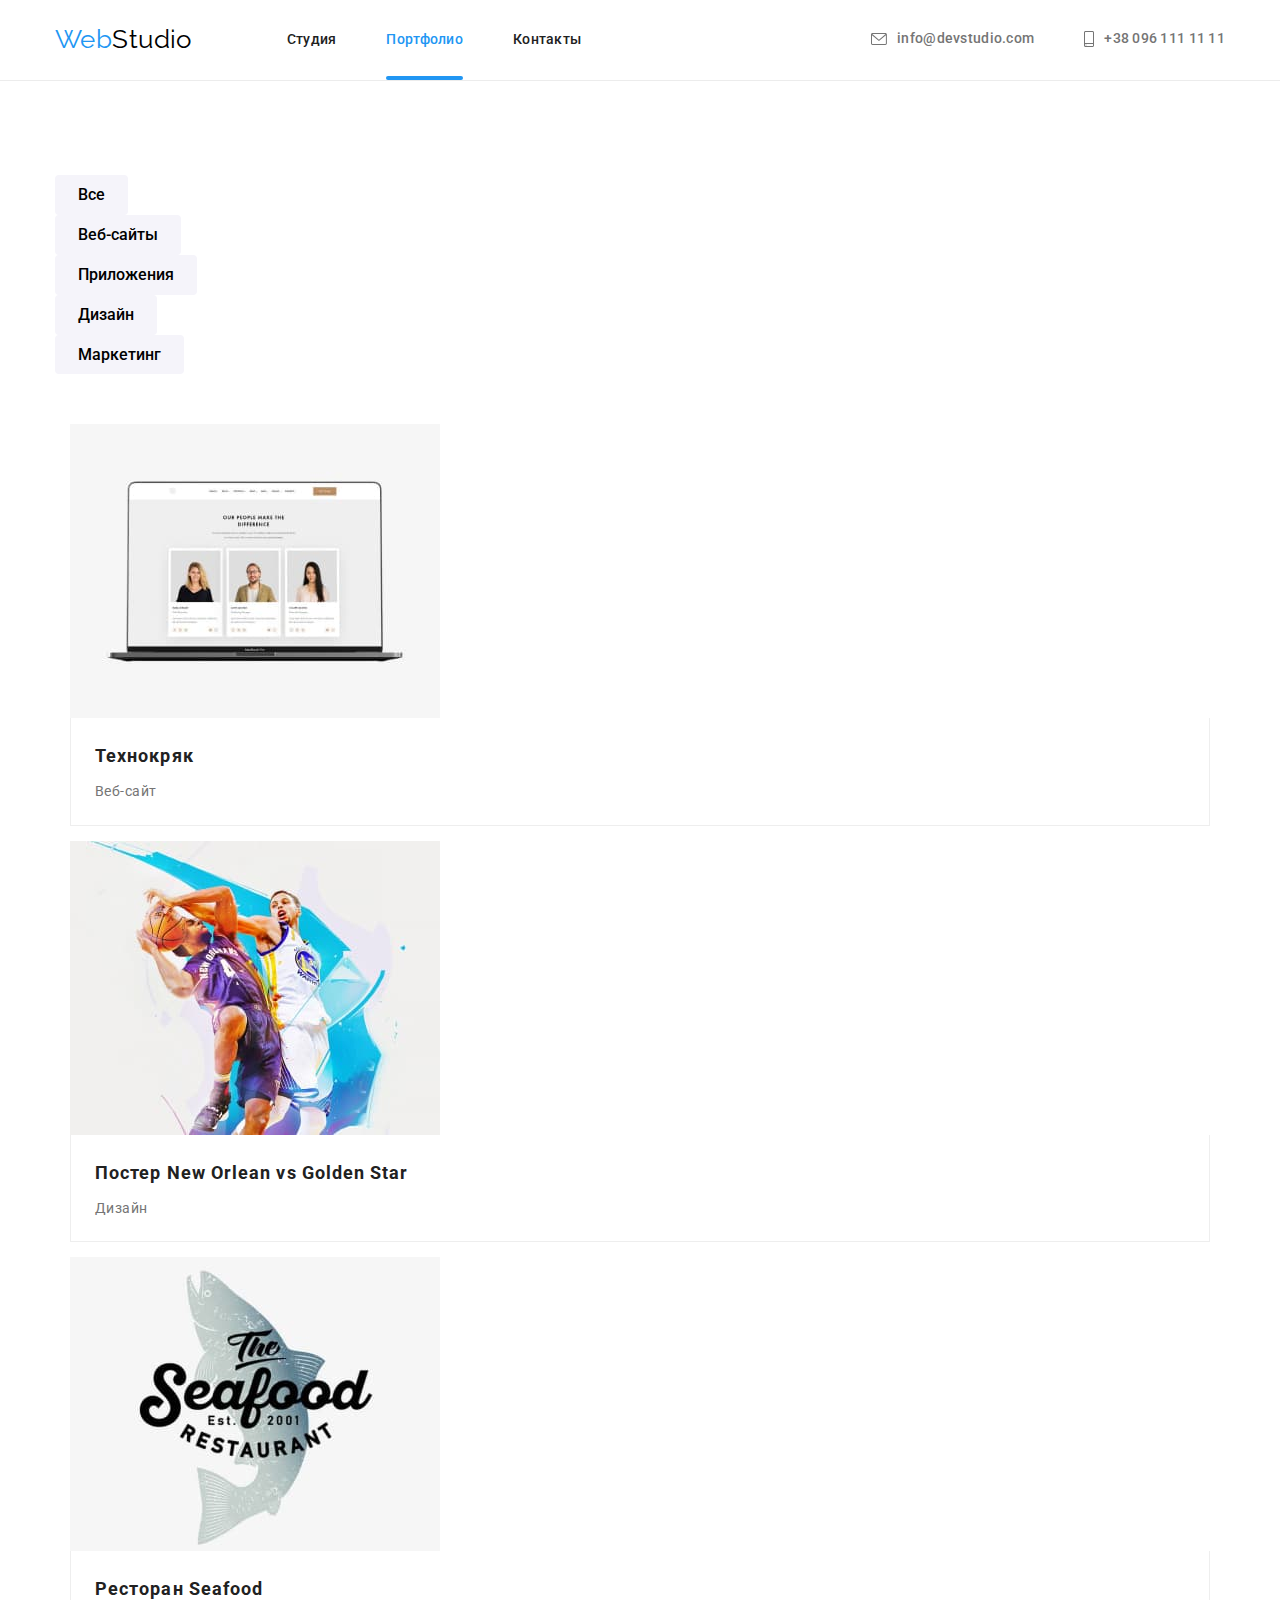
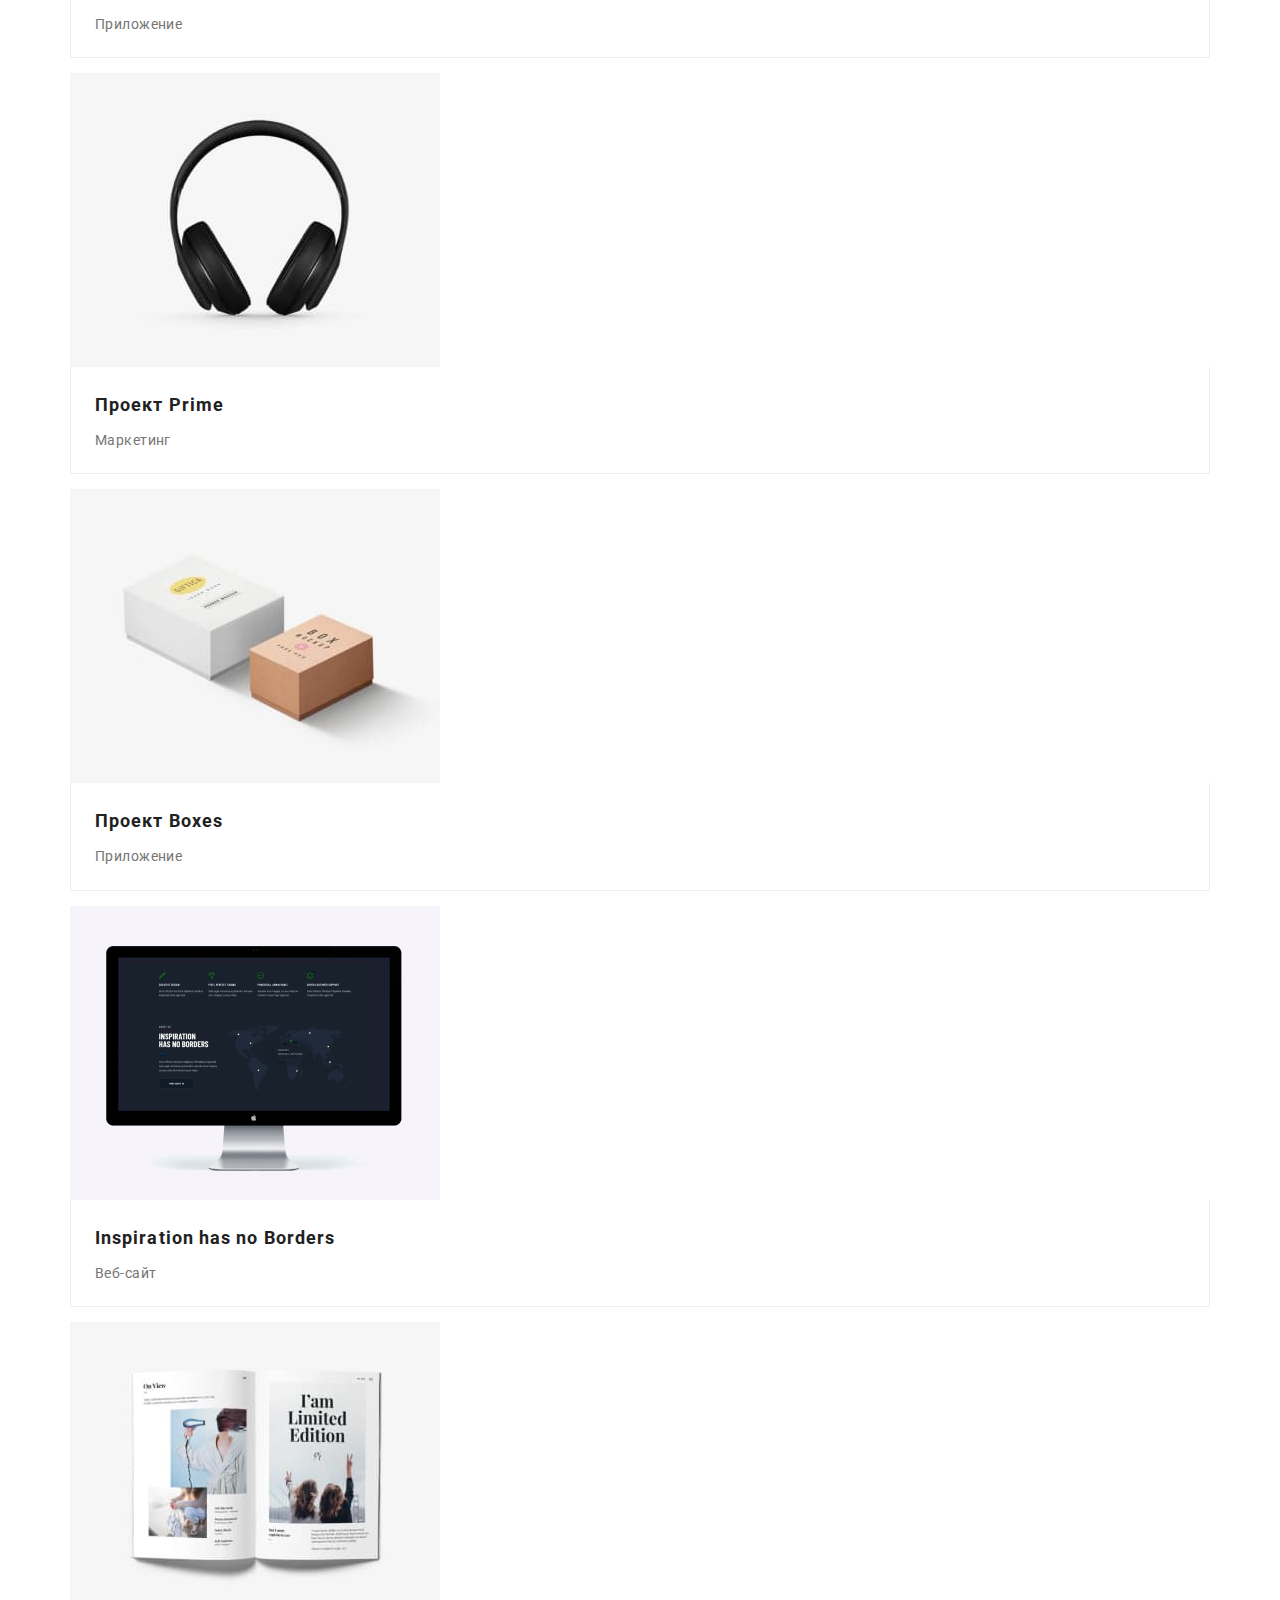
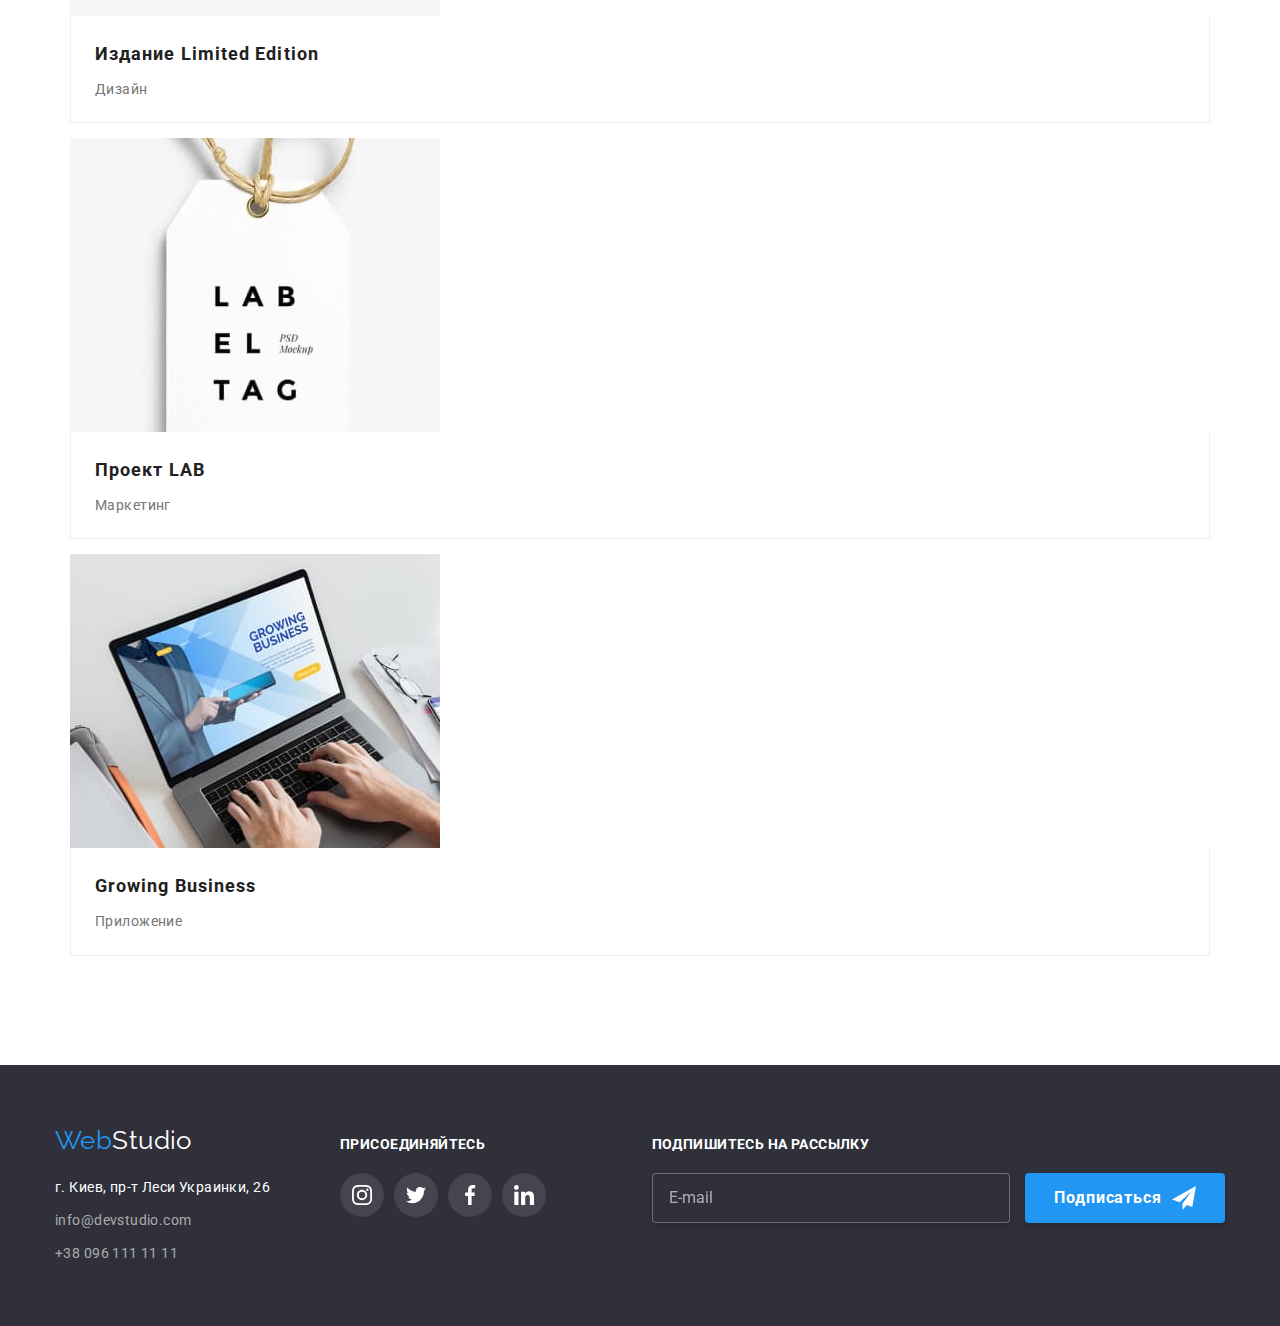
==== commit 80d1e65a: "Footer adaptive" ====
--- a/portfolio.html
+++ b/portfolio.html
@@ -262,62 +262,66 @@
     </main>
     <footer class="page-footer">
       <div class="container">
-        <div class="contact-footer">
-          <a href="./index.html" class="page-footer__logo logo link"
-            ><span class="logo-accent">Web</span>Studio</a
-          >
-          <address class="address">
-            <ul class="address__list list">
-              <li class="address__geo">
-                <a
-                  href="https://goo.gl/maps/4YWWPyWF16ZQ9Hfj6"
-                  target="_blank"
-                  rel="noopener noreferrer"
-                  class="address__geo-link link"
-                  >г. Киев, пр-т Леси Украинки, 26</a
-                >
-              </li>
-              <li class="address-item">
-                <a href="mailto:info@devstudio.com" class="address-link link">info@devstudio.com</a>
-              </li>
-              <li class="address-item">
-                <a href="tel:+380961111111" class="address-link link">+38 096 111 11 11</a>
+        <div class="footer-thumb">
+          <div class="contact-footer">
+            <a href="./index.html" class="page-footer__logo logo link"
+              ><span class="logo-accent">Web</span>Studio</a
+            >
+            <address class="address">
+              <ul class="address__list list">
+                <li class="address__geo">
+                  <a
+                    href="https://goo.gl/maps/4YWWPyWF16ZQ9Hfj6"
+                    target="_blank"
+                    rel="noopener noreferrer"
+                    class="address__geo-link link"
+                    >г. Киев, пр-т Леси Украинки, 26</a
+                  >
+                </li>
+                <li class="address-item">
+                  <a href="mailto:info@devstudio.com" class="address-link link"
+                    >info@devstudio.com</a
+                  >
+                </li>
+                <li class="address-item">
+                  <a href="tel:+380961111111" class="address-link link">+38 096 111 11 11</a>
+                </li>
+              </ul>
+            </address>
+          </div>
+          <div class="join">
+            <p class="join__title">Присоединяйтесь</p>
+            <ul class="join__list list">
+              <li class="join__item">
+                <a href="" class="join__link">
+                  <svg class="join__icon" width="20" height="20">
+                    <use href="./images/sprite.svg#icon-instagram"></use>
+                  </svg>
+                </a>
+              </li>
+              <li class="join__item">
+                <a href="" class="join__link">
+                  <svg class="join__icon" width="20" height="20">
+                    <use href="./images/sprite.svg#icon-twitter"></use>
+                  </svg>
+                </a>
+              </li>
+              <li class="join__item">
+                <a href="" class="join__link">
+                  <svg class="join__icon" width="20" height="20">
+                    <use href="./images/sprite.svg#icon-facebook"></use>
+                  </svg>
+                </a>
+              </li>
+              <li class="join__item">
+                <a href="" class="join__link">
+                  <svg class="join__icon" width="20" height="20">
+                    <use href="./images/sprite.svg#icon-linkedin"></use>
+                  </svg>
+                </a>
               </li>
             </ul>
-          </address>
-        </div>
-        <div class="join">
-          <p class="join__title">Присоединяйтесь</p>
-          <ul class="join__list list">
-            <li class="join__item">
-              <a href="" class="join__link">
-                <svg class="join__icon" width="20" height="20">
-                  <use href="./images/sprite.svg#icon-instagram"></use>
-                </svg>
-              </a>
-            </li>
-            <li class="join__item">
-              <a href="" class="join__link">
-                <svg class="join__icon" width="20" height="20">
-                  <use href="./images/sprite.svg#icon-twitter"></use>
-                </svg>
-              </a>
-            </li>
-            <li class="join__item">
-              <a href="" class="join__link">
-                <svg class="join__icon" width="20" height="20">
-                  <use href="./images/sprite.svg#icon-facebook"></use>
-                </svg>
-              </a>
-            </li>
-            <li class="join__item">
-              <a href="" class="join__link">
-                <svg class="join__icon" width="20" height="20">
-                  <use href="./images/sprite.svg#icon-linkedin"></use>
-                </svg>
-              </a>
-            </li>
-          </ul>
+          </div>
         </div>
         <div class="subscribe">
           <b class="subscripe__title">Подпишитесь на рассылку</b>
--- a/css/main.min.css
+++ b/css/main.min.css
@@ -1,2 +1,2 @@
-body{background-color:#fff;color:#757575;font-size:14px;font-family:Roboto, sans-serif;letter-spacing:0.03em}h1,h2,h3,h4,p,ul{margin:0;padding:0}img{display:block;max-width:100%}.visualy-hidden{position:absolute;white-space:nowrap;width:1px;height:1px;overflow:hidden;border:0;padding:0;clip:rect(0 0 0 0);-webkit-clip-path:inset(50%);clip-path:inset(50%);margin:-1px}.container{margin-left:auto;margin-right:auto;padding-left:15px;padding-right:15px}@media screen and (min-width: 480px){.container{width:480px}}@media screen and (min-width: 768px){.container{width:768px}}@media screen and (min-width: 1200px){.container{width:1200px}}.section{padding-top:60px;padding-bottom:60px}@media screen and (min-width: 1200px){.section{padding:94px 0px}}.list{list-style:none}.link{text-decoration:none;color:inherit}.title{font-weight:700;font-size:28px;line-height:1.16;text-align:center;color:#212121;margin-bottom:30px}@media screen and (min-width: 1200px){.title{font-size:36px;margin-bottom:50px}}.btn{display:-webkit-inline-box;display:-ms-inline-flexbox;display:inline-flex;-webkit-box-align:center;-ms-flex-align:center;align-items:center;-webkit-box-pack:center;-ms-flex-pack:center;justify-content:center;min-width:200px;height:50px;cursor:pointer;font-weight:700;font-size:16px;line-height:1.875;letter-spacing:0.06em;-webkit-box-shadow:0px 4px 4px rgba(0,0,0,0.15);box-shadow:0px 4px 4px rgba(0,0,0,0.15);border-radius:4px;border:transparent;color:#fff;background-color:#2196f3;-webkit-transition:background-color 250ms cubic-bezier(0.4, 0, 0.2, 1);transition:background-color 250ms cubic-bezier(0.4, 0, 0.2, 1)}.btn:hover,.btn:focus{background-color:#188ce8}.menu-button{position:relative;z-index:1;width:40px;height:40px;display:-webkit-box;display:-ms-flexbox;display:flex;-webkit-box-align:center;-ms-flex-align:center;align-items:center;-webkit-box-pack:center;-ms-flex-pack:center;justify-content:center;border:none;cursor:pointer;background-color:transparent;-webkit-transition:fill 250ms cubic-bezier(0.4, 0, 0.2, 1);transition:fill 250ms cubic-bezier(0.4, 0, 0.2, 1)}.menu-button:hover,.menu-button:focus{fill:#2196f3}@media screen and (min-width: 767px){.menu-button{display:none}}.menu-button .icon-cross{opacity:0;-webkit-transition:opacity 250ms cubic-bezier(0.4, 0, 0.2, 1);transition:opacity 250ms cubic-bezier(0.4, 0, 0.2, 1)}.menu-button.is-open .icon-cross{-webkit-transition:opacity 250ms cubic-bezier(0.4, 0, 0.2, 1);transition:opacity 250ms cubic-bezier(0.4, 0, 0.2, 1);opacity:1}.menu-button.is-open .icon-menu{opacity:0}.logo{color:#000;font-family:Raleway, cursive;font-size:26px;line-height:1.19}.logo-accent{color:#2196f3}.page-header__logo{margin-right:auto}@media screen and (min-width: 768px){.page-header__logo{margin-right:88px}}@media screen and (min-width: 1200px){.page-header__logo{margin-right:95px}}.page-header{padding-bottom:16px;padding-top:16px;background-color:#fff;border-bottom:1px solid #ececec}@media screen and (min-width: 768px){.page-header{padding:26px 0px}}@media screen and (min-width: 1200px){.page-header{padding-top:24px;padding-bottom:25px}}.page-header .container{display:-webkit-box;display:-ms-flexbox;display:flex;-webkit-box-align:center;-ms-flex-align:center;align-items:center}@media screen and (max-width: 767px){.page-header .container{position:relative}}.page-header__thumb{width:100%}@media screen and (max-width: 767px){.page-header__thumb{opacity:0;position:absolute;padding:48px 40px;width:100%;height:796px;top:0;left:0;background-color:#fff;-webkit-transform:translateX(-100%);transform:translateX(-100%);-webkit-transition:opacity 550ms cubic-bezier(0.4, 0, 0.2, 1),-webkit-transform 550ms cubic-bezier(0.4, 0, 0.2, 1);transition:opacity 550ms cubic-bezier(0.4, 0, 0.2, 1),-webkit-transform 550ms cubic-bezier(0.4, 0, 0.2, 1);transition:opacity 550ms cubic-bezier(0.4, 0, 0.2, 1),transform 550ms cubic-bezier(0.4, 0, 0.2, 1);transition:opacity 550ms cubic-bezier(0.4, 0, 0.2, 1),transform 550ms cubic-bezier(0.4, 0, 0.2, 1),-webkit-transform 550ms cubic-bezier(0.4, 0, 0.2, 1)}.page-header__thumb.is-open{opacity:1;-webkit-transform:translateX(0);transform:translateX(0)}}@media screen and (min-width: 768px){.page-header__thumb{display:-webkit-box;display:-ms-flexbox;display:flex;-webkit-box-align:center;-ms-flex-align:center;align-items:center}}.site-nav{margin-right:auto}@media screen and (max-width: 767px){.site-nav{margin-bottom:302px}}@media screen and (min-width: 768px){.site-nav__list{display:-webkit-box;display:-ms-flexbox;display:flex;-webkit-box-align:center;-ms-flex-align:center;align-items:center}}@media screen and (max-width: 767px){.site-nav__item:not(:last-child){margin-bottom:32px}}@media screen and (min-width: 768px){.site-nav__item:not(:last-child){margin-right:50px}}.site-nav__link{font-weight:500;line-height:1.14;letter-spacing:0.02em;color:#212121;text-decoration:none;-webkit-transition:color 250ms cubic-bezier(0.4, 0, 0.2, 1);transition:color 250ms cubic-bezier(0.4, 0, 0.2, 1)}.site-nav__link:hover,.site-nav__link:focus{color:#2196f3}@media screen and (max-width: 767px){.site-nav__link{font-size:40px}}@media screen and (min-width: 768px){.site-nav__link{position:relative;padding-top:28px;padding-bottom:28px}}@media screen and (min-width: 1200px){.site-nav__link{padding-top:32px;padding-bottom:32px}}.site-nav__link--current{color:#2196f3}@media screen and (min-width: 768px){.site-nav__link--current::after{content:'';position:absolute;left:0;bottom:-1px;width:100%;height:4px;background:#2196f3;border-radius:2px}}@media screen and (max-width: 767px){.contact-header{display:-webkit-box;display:-ms-flexbox;display:flex;-webkit-box-orient:vertical;-webkit-box-direction:reverse;-ms-flex-direction:column-reverse;flex-direction:column-reverse;margin-bottom:64px}}@media screen and (min-width: 1200px){.contact-header{display:-webkit-box;display:-ms-flexbox;display:flex;-webkit-box-align:center;-ms-flex-align:center;align-items:center}}@media screen and (min-width: 1200px){.contact-header__item:not(:last-child){margin-right:50px}}@media screen and (max-width: 767px){.contact-header__item [href*='tel']{display:inline-block;font-weight:500;font-size:34px;line-height:1.176;letter-spacing:0.02em;color:#2196f3;margin-bottom:32px}}@media screen and (max-width: 767px){.contact-header__item [href*='mail']{font-weight:500;font-size:24px;line-height:1.16;letter-spacing:0.02em}}.contact-header__link{-webkit-transition:color 250ms cubic-bezier(0.4, 0, 0.2, 1);transition:color 250ms cubic-bezier(0.4, 0, 0.2, 1);font-weight:500;line-height:1.14;letter-spacing:0.02em;color:#757575}.contact-header__link:hover,.contact-header__link:focus{color:#2196f3}@media screen and (min-width: 1200px){.contact-header__link{display:-webkit-box;display:-ms-flexbox;display:flex;-webkit-box-align:center;-ms-flex-align:center;align-items:center}}.contact-header__contact-icon{fill:currentColor}@media screen and (max-width: 767px){.contact-header__contact-icon{display:none}}@media screen and (min-width: 768px){.contact-header__contact-icon{margin-right:8px}}@media screen and (min-width: 1200px){.contact-header__contact-icon{margin-right:10px}}.social-header{display:-webkit-box;display:-ms-flexbox;display:flex}@media screen and (min-width: 768px){.social-header{display:none}}.social-header__item:not(:last-child){margin-right:20px}.social-header__link{font-weight:500;font-size:18px;line-height:1.22;letter-spacing:0.02em;color:#2196f3}.hero{background-image:-webkit-gradient(linear, left top, right top, from(rgba(47,48,58,0.4)), to(rgba(47,48,58,0.4))),url(../images/hero-img.jpg);background-image:linear-gradient(to right, rgba(47,48,58,0.4), rgba(47,48,58,0.4)),url(../images/hero-img.jpg);background-position:center;background-size:contain;background-repeat:no-repeat;max-width:1600px;background-color:#2f303a;text-align:center;margin-left:auto;margin-right:auto;padding:118px 0px}@media screen and (min-width: 1200px){.hero{padding:200px 0px}}.hero__title{margin-bottom:30px;width:360px;margin-left:auto;margin-right:auto;color:#fff;font-weight:900;font-size:26px;line-height:1.36;letter-spacing:0.06em;text-transform:uppercase}@media screen and (min-width: 1200px){.hero__title{margin-bottom:30px;margin-left:auto;margin-right:auto;font-size:44px;width:696px}}@media screen and (min-width: 768px){.peculiarity__list{display:-webkit-box;display:-ms-flexbox;display:flex;-ms-flex-wrap:wrap;flex-wrap:wrap}}@media screen and (min-width: 768px) and (max-width: 1199px){.peculiarity__list{margin:-15px}}@media screen and (max-width: 480px){.peculiarity__item{max-width:450px}}@media screen and (min-width: 768px) and (max-width: 1199px){.peculiarity__item{margin:15px;-ms-flex-preferred-size:calc((100% - 2 * 30px) / 2);flex-basis:calc((100% - 2 * 30px) / 2)}}@media screen and (max-width: 767px){.peculiarity__item:not(:last-child){margin-bottom:30px}}@media screen and (min-width: 1200px){.peculiarity__item{-ms-flex-preferred-size:calc(100% / 4 - 30px);flex-basis:calc(100% / 4 - 30px)}.peculiarity__item:not(:last-child){margin-right:30px}}.peculiarity__thumb{width:100%;height:120px;background-color:#f5f4fa;margin-bottom:30px;display:-webkit-inline-box;display:-ms-inline-flexbox;display:inline-flex;-webkit-box-align:center;-ms-flex-align:center;align-items:center;-webkit-box-pack:center;-ms-flex-pack:center;justify-content:center}.peculiarity__icon{width:70px;height:70px}.peculiarity__sub-title{font-size:14px;font-weight:700;line-height:1.14;text-transform:uppercase;color:#212121;margin-bottom:10px}.peculiarity__text{line-height:1.71}.section.work{padding-top:0}@media screen and (max-width: 1199px){.section.work{display:none}}.work__list{display:-webkit-box;display:-ms-flexbox;display:flex;-ms-flex-wrap:wrap;flex-wrap:wrap}.work__item:not(:last-child){margin-right:30px}.work__thumb{position:relative}.work__text{position:absolute;left:0;bottom:0;width:100%;height:70px;background:rgba(47,48,58,0.8);display:-webkit-box;display:-ms-flexbox;display:flex;-webkit-box-align:center;-ms-flex-align:center;align-items:center;-webkit-box-pack:center;-ms-flex-pack:center;justify-content:center;font-weight:700;text-transform:uppercase;color:#fff}.command{background-color:#f5f4fa}@media screen and (min-width: 768px){.command__list{-ms-flex-wrap:wrap;flex-wrap:wrap;margin:-15px;display:-webkit-box;display:-ms-flexbox;display:flex}}.command__item{text-align:center;background-color:#fff;-webkit-box-shadow:0px 1px 3px rgba(0,0,0,0.12),0px 1px 1px rgba(0,0,0,0.14),0px 2px 1px rgba(0,0,0,0.2);box-shadow:0px 1px 3px rgba(0,0,0,0.12),0px 1px 1px rgba(0,0,0,0.14),0px 2px 1px rgba(0,0,0,0.2);border-radius:0px 0px 4px 4px}@media screen and (max-width: 480px){.command__item{max-width:450px;height:auto}}@media screen and (max-width: 767px){.command__item:not(:last-child){margin-bottom:30px}}@media screen and (min-width: 768px) and (max-width: 1199px){.command__item{margin:15px;-ms-flex-preferred-size:calc((100% - 2 * 30px) / 2);flex-basis:calc((100% - 2 * 30px) / 2)}}@media screen and (min-width: 1200px){.command__item{margin:15px;-ms-flex-preferred-size:calc(100% / 4 - 30px);flex-basis:calc(100% / 4 - 30px)}}.command__name{font-weight:500;font-size:16px;line-height:1.18;color:#212121;margin-top:30px;margin-bottom:10px}.command__position{font-size:16px;line-height:1.18;margin-bottom:16px}.social{display:-webkit-inline-box;display:-ms-inline-flexbox;display:inline-flex;margin-bottom:30px}.social__item:not(:last-child){margin-right:10px}.social__link{-webkit-transition:fill 250ms cubic-bezier(0.4, 0, 0.2, 1),background-color 250ms cubic-bezier(0.4, 0, 0.2, 1);transition:fill 250ms cubic-bezier(0.4, 0, 0.2, 1),background-color 250ms cubic-bezier(0.4, 0, 0.2, 1);display:-webkit-inline-box;display:-ms-inline-flexbox;display:inline-flex;-webkit-box-align:center;-ms-flex-align:center;align-items:center;-webkit-box-pack:center;-ms-flex-pack:center;justify-content:center;border-radius:50%;width:44px;height:44px;fill:#afb1b8}.social__link:hover,.social__link:focus{background-color:#2196f3;fill:#fff}.clients__list{margin:-15px;display:-webkit-box;display:-ms-flexbox;display:flex;-ms-flex-wrap:wrap;flex-wrap:wrap}.clients__item{margin:15px}@media screen and (max-width: 767px){.clients__item{-ms-flex-preferred-size:calc((100% - 2 * 30px) / 2);flex-basis:calc((100% - 2 * 30px) / 2)}}@media screen and (min-width: 768px){.clients__item{-ms-flex-preferred-size:calc((100% - 3 * 30px) / 3);flex-basis:calc((100% - 3 * 30px) / 3)}}@media screen and (min-width: 1200px){.clients__item{-ms-flex-preferred-size:calc((100% - 6 * 30px) / 6);flex-basis:calc((100% - 6 * 30px) / 6)}}.clients__link{-webkit-transition:border 250ms cubic-bezier(0.4, 0, 0.2, 1),fill 250ms cubic-bezier(0.4, 0, 0.2, 1);transition:border 250ms cubic-bezier(0.4, 0, 0.2, 1),fill 250ms cubic-bezier(0.4, 0, 0.2, 1);display:-webkit-inline-box;display:-ms-inline-flexbox;display:inline-flex;-webkit-box-align:center;-ms-flex-align:center;align-items:center;-webkit-box-pack:center;-ms-flex-pack:center;justify-content:center;width:100%;height:92px;cursor:pointer;border:1px solid #afb1b8;border-radius:4px;fill:#afb1b8}.clients__link:hover,.clients__linkk:focus{fill:#2196f3;border-color:#2196f3}.portfolio-filter{margin-bottom:50px}.portfolio-filter__item:not(:last-child){margin-right:8px}.portfolio-filter__button{cursor:pointer;border:1px solid transparent;border-radius:4px;-webkit-transition:background-color 250ms cubic-bezier(0.4, 0, 0.2, 1),color 250ms cubic-bezier(0.4, 0, 0.2, 1);transition:background-color 250ms cubic-bezier(0.4, 0, 0.2, 1),color 250ms cubic-bezier(0.4, 0, 0.2, 1);font-weight:500;font-size:16px;line-height:1.62;padding:6px 22px;background-color:#f5f4fa}.portfolio-filter__button:hover,.portfolio-filter__button:focus{background-color:#2196f3;color:#fff;-webkit-box-shadow:0px 3px 1px rgba(0,0,0,0.1),0px 1px 2px rgba(0,0,0,0.08),0px 2px 2px rgba(0,0,0,0.12);box-shadow:0px 3px 1px rgba(0,0,0,0.1),0px 1px 2px rgba(0,0,0,0.08),0px 2px 2px rgba(0,0,0,0.12)}.portfolio-list__item{-webkit-transition:-webkit-box-shadow 250ms cubic-bezier(0.4, 0, 0.2, 1);transition:-webkit-box-shadow 250ms cubic-bezier(0.4, 0, 0.2, 1);transition:box-shadow 250ms cubic-bezier(0.4, 0, 0.2, 1);transition:box-shadow 250ms cubic-bezier(0.4, 0, 0.2, 1), -webkit-box-shadow 250ms cubic-bezier(0.4, 0, 0.2, 1);margin:15px}.portfolio-list__item:hover,.portfolio-list__item:focus{-webkit-box-shadow:0px 1px 1px rgba(0,0,0,0.12),0px 4px 4px rgba(0,0,0,0.06),1px 4px 6px rgba(0,0,0,0.16);box-shadow:0px 1px 1px rgba(0,0,0,0.12),0px 4px 4px rgba(0,0,0,0.06),1px 4px 6px rgba(0,0,0,0.16)}.portfolio-list__thumb{position:relative;overflow:hidden}.portfolio-list__text{position:absolute;-webkit-transform:translateY(100%);transform:translateY(100%);pointer-events:none;-webkit-transition:-webkit-transform 250ms cubic-bezier(0.4, 0, 0.2, 1);transition:-webkit-transform 250ms cubic-bezier(0.4, 0, 0.2, 1);transition:transform 250ms cubic-bezier(0.4, 0, 0.2, 1);transition:transform 250ms cubic-bezier(0.4, 0, 0.2, 1), -webkit-transform 250ms cubic-bezier(0.4, 0, 0.2, 1);padding:63px 24px;top:0;right:0;width:100%;height:100%;font-size:18px;line-height:1.38;color:#fff;background:rgba(33,150,243,0.9)}.portfolio-list__link:hover .portfolio-list__text,.portfolio-list__link:focus .portfolio-list__text{-webkit-transform:translateY(0);transform:translateY(0)}.description{padding:20px 24px;border-left:1px solid #eeeeee;border-right:1px solid #eeeeee;border-bottom:1px solid #eeeeee}.description__title{margin-bottom:4px;font-weight:700;font-size:18px;line-height:2;letter-spacing:0.06em;color:#212121}.description__technology{line-height:1.875}.page-footer{padding-top:60px;padding-bottom:60px;background-color:#2f303a}@media screen and (max-width: 767px){.page-footer .container{text-align:center}}.page-footer__logo{display:inline-block;color:#fff;margin-bottom:20px}@media screen and (max-width: 767px){.address{margin-bottom:60px}}.address__geo{margin-bottom:9px}.address__geo-link{font-style:normal;line-height:1.714;color:#fff;-webkit-transition:color 250ms cubic-bezier(0.4, 0, 0.2, 1);transition:color 250ms cubic-bezier(0.4, 0, 0.2, 1)}.address__geo-link:hover,.address__geo-link:focus{color:#2196f3}.address-item:not(:last-child){margin-bottom:9px}.address-link{font-style:normal;line-height:1.71;color:rgba(255,255,255,0.6);-webkit-transition:color 250ms cubic-bezier(0.4, 0, 0.2, 1);transition:color 250ms cubic-bezier(0.4, 0, 0.2, 1)}.address-link:hover,.address-link:focus{color:#2196f3}.join{margin-right:auto}@media screen and (max-width: 767px){.join{margin-bottom:60px}}.join__title{font-weight:700;line-height:1.14;text-transform:uppercase;color:#fff;margin-bottom:20px}.join__list{display:-webkit-box;display:-ms-flexbox;display:flex}@media screen and (max-width: 767px){.join__list{-webkit-box-pack:center;-ms-flex-pack:center;justify-content:center}}.join__item:not(:last-child){margin-right:10px}.join__link{display:-webkit-inline-box;display:-ms-inline-flexbox;display:inline-flex;-webkit-box-align:center;-ms-flex-align:center;align-items:center;-webkit-box-pack:center;-ms-flex-pack:center;justify-content:center;border-radius:50%;width:44px;height:44px;background:rgba(255,255,255,0.1);fill:#fff;-webkit-transition:background-color 250ms cubic-bezier(0.4, 0, 0.2, 1);transition:background-color 250ms cubic-bezier(0.4, 0, 0.2, 1)}.join__link:hover,.join__link:focus{background-color:#2196f3}.subscripe__title{display:inline-block;font-weight:700;line-height:1.14;text-transform:uppercase;color:#fff;margin-bottom:20px}.subscripe__input{width:358px;height:50px;margin-right:12px;padding:15px 16px;font-size:16px;line-height:1.25;background-color:#2f303a;border:1px solid rgba(255,255,255,0.3);-webkit-filter:drop-shadow(0px 4px 4px rgba(0,0,0,0.15));filter:drop-shadow(0px 4px 4px rgba(0,0,0,0.15));border-radius:4px;color:rgba(255,255,255,0.6);-webkit-transition:border-color 250ms cubic-bezier(0.4, 0, 0.2, 1);transition:border-color 250ms cubic-bezier(0.4, 0, 0.2, 1)}.subscripe__input::-webkit-input-placeholder{font-size:16px;line-height:1.25;color:rgba(255,255,255,0.6)}.subscripe__input:-ms-input-placeholder{font-size:16px;line-height:1.25;color:rgba(255,255,255,0.6)}.subscripe__input::-ms-input-placeholder{font-size:16px;line-height:1.25;color:rgba(255,255,255,0.6)}.subscripe__input::placeholder{font-size:16px;line-height:1.25;color:rgba(255,255,255,0.6)}.subscribe__field:focus-within .subscripe__input{outline:none;border-color:#2196f3}@media screen and (max-width: 767px){.subscripe__input{width:100%;margin-bottom:20px}}.subscripe__btn::after{content:'';margin-left:10px;fill:currentColor;width:24px;height:24px;background-image:url(../images/send.svg)}.backdrop{position:fixed;top:0;left:0;width:100%;height:100%;background-color:rgba(0,0,0,0.2);opacity:1;-webkit-transition:opacity 250ms cubic-bezier(0.4, 0, 0.2, 1);transition:opacity 250ms cubic-bezier(0.4, 0, 0.2, 1)}.is-hidden{pointer-events:none;opacity:0}.is-hidden .modal{-webkit-transform:translate(-50%, -50%) scale(1.2);transform:translate(-50%, -50%) scale(1.2)}.modal{position:absolute;top:50%;left:50%;-webkit-transform:translate(-50%, -50%) scale(1);transform:translate(-50%, -50%) scale(1);-webkit-transition:-webkit-transform 250ms cubic-bezier(0.4, 0, 0.2, 1);transition:-webkit-transform 250ms cubic-bezier(0.4, 0, 0.2, 1);transition:transform 250ms cubic-bezier(0.4, 0, 0.2, 1);transition:transform 250ms cubic-bezier(0.4, 0, 0.2, 1), -webkit-transform 250ms cubic-bezier(0.4, 0, 0.2, 1);width:450px;height:609px;padding:40px;background-color:#fff}@media screen and (min-width: 1200px){.modal{width:528px;height:581px}}.modal__close{position:absolute;top:8px;right:8px;width:30px;height:30px;display:-webkit-box;display:-ms-flexbox;display:flex;-webkit-box-align:center;-ms-flex-align:center;align-items:center;-webkit-box-pack:center;-ms-flex-pack:center;justify-content:center;border-radius:50%;border:1px solid rgba(0,0,0,0.1);cursor:pointer;background-color:#fff;-webkit-transition:fill 250ms cubic-bezier(0.4, 0, 0.2, 1);transition:fill 250ms cubic-bezier(0.4, 0, 0.2, 1)}.modal__close:hover{fill:#2196f3}.modal__title{display:inline-block;text-align:center;margin-bottom:12px;font-weight:700;font-size:20px;line-height:1.15;color:#212121}.feedback__thumb{position:relative;margin-bottom:10px}.feedback__title{position:relative;display:block;margin-bottom:4px;font-size:12px;line-height:1.17;letter-spacing:0.01em;color:#757575}.feedback__input{width:100%;height:40px;padding-left:42px;border:1px solid rgba(33,33,33,0.2);border-radius:4px;-webkit-transition:border-color 250ms cubic-bezier(0.4, 0, 0.2, 1);transition:border-color 250ms cubic-bezier(0.4, 0, 0.2, 1)}.feedback__input:focus{outline:none;border-color:#2196f3}.feedback__input:focus ~ .feedback__icon{fill:#2196f3}.feedback__icon{position:absolute;top:26px;left:12px;-webkit-transition:fill 250ms cubic-bezier(0.4, 0, 0.2, 1);transition:fill 250ms cubic-bezier(0.4, 0, 0.2, 1)}.comment{margin-bottom:20px}.comment__input{padding:12px 16px;width:100%;height:120px;overflow:hidden;border:1px solid rgba(33,33,33,0.2);border-radius:4px;resize:none;-webkit-transition:border-color 250ms cubic-bezier(0.4, 0, 0.2, 1);transition:border-color 250ms cubic-bezier(0.4, 0, 0.2, 1)}.comment__input::-webkit-input-placeholder{letter-spacing:0.01em;color:rgba(117,117,117,0.5)}.comment__input:-ms-input-placeholder{letter-spacing:0.01em;color:rgba(117,117,117,0.5)}.comment__input::-ms-input-placeholder{letter-spacing:0.01em;color:rgba(117,117,117,0.5)}.comment__input::placeholder{letter-spacing:0.01em;color:rgba(117,117,117,0.5)}.comment__input:focus{outline:none;border-color:#2196f3}.agreement{margin-bottom:30px;margin-left:25px}.agreement__title{position:relative;display:-webkit-box;display:-ms-flexbox;display:flex;-webkit-box-align:center;-ms-flex-align:center;align-items:center;line-height:1.714;font-size:12px}@media screen and (min-width: 1200px){.agreement__title{font-size:14px}}.agreement__checkbox:focus+.agreement__icon{-webkit-box-shadow:0 0 0 1px #2196f3;box-shadow:0 0 0 1px #2196f3}.agreement__checkbox:checked+.agreement__icon{background-color:#2196f3;background-image:url(../images/icon-check.svg);border-color:#2196f3}.agreement__icon{position:absolute;top:3px;left:0;margin-left:-25px;display:inline-block;width:16px;height:15px;border:2px solid #212121;border-radius:2px;margin-right:7px;-webkit-transition:all 250ms cubic-bezier(0.4, 0, 0.2, 1);transition:all 250ms cubic-bezier(0.4, 0, 0.2, 1)}.agreement__link{color:#2196f3;margin-left:2px;-webkit-transition:color 250ms cubic-bezier(0.4, 0, 0.2, 1);transition:color 250ms cubic-bezier(0.4, 0, 0.2, 1)}.agreement__link:hover,.agreement__link:focus{color:#188ce8}.modal__submit-button{display:block;margin:0 auto}
+body{background-color:#fff;color:#757575;font-size:14px;font-family:Roboto, sans-serif;letter-spacing:0.03em}h1,h2,h3,h4,p,ul{margin:0;padding:0}img{display:block;max-width:100%}.visualy-hidden{position:absolute;white-space:nowrap;width:1px;height:1px;overflow:hidden;border:0;padding:0;clip:rect(0 0 0 0);-webkit-clip-path:inset(50%);clip-path:inset(50%);margin:-1px}.container{margin-left:auto;margin-right:auto;padding-left:15px;padding-right:15px}@media screen and (min-width: 480px){.container{width:480px}}@media screen and (min-width: 768px){.container{width:768px}}@media screen and (min-width: 1200px){.container{width:1200px}}.section{padding-top:60px;padding-bottom:60px}@media screen and (min-width: 1200px){.section{padding:94px 0px}}.list{list-style:none}.link{text-decoration:none;color:inherit}.title{font-weight:700;font-size:28px;line-height:1.16;text-align:center;color:#212121;margin-bottom:30px}@media screen and (min-width: 1200px){.title{font-size:36px;margin-bottom:50px}}.btn{display:-webkit-inline-box;display:-ms-inline-flexbox;display:inline-flex;-webkit-box-align:center;-ms-flex-align:center;align-items:center;-webkit-box-pack:center;-ms-flex-pack:center;justify-content:center;min-width:200px;height:50px;cursor:pointer;font-weight:700;font-size:16px;line-height:1.875;letter-spacing:0.06em;-webkit-box-shadow:0px 4px 4px rgba(0,0,0,0.15);box-shadow:0px 4px 4px rgba(0,0,0,0.15);border-radius:4px;border:transparent;color:#fff;background-color:#2196f3;-webkit-transition:background-color 250ms cubic-bezier(0.4, 0, 0.2, 1);transition:background-color 250ms cubic-bezier(0.4, 0, 0.2, 1)}.btn:hover,.btn:focus{background-color:#188ce8}.menu-button{position:relative;z-index:1;width:40px;height:40px;display:-webkit-box;display:-ms-flexbox;display:flex;-webkit-box-align:center;-ms-flex-align:center;align-items:center;-webkit-box-pack:center;-ms-flex-pack:center;justify-content:center;border:none;cursor:pointer;background-color:transparent;-webkit-transition:fill 250ms cubic-bezier(0.4, 0, 0.2, 1);transition:fill 250ms cubic-bezier(0.4, 0, 0.2, 1)}.menu-button:hover,.menu-button:focus{fill:#2196f3}@media screen and (min-width: 767px){.menu-button{display:none}}.menu-button .icon-cross{opacity:0;-webkit-transition:opacity 250ms cubic-bezier(0.4, 0, 0.2, 1);transition:opacity 250ms cubic-bezier(0.4, 0, 0.2, 1)}.menu-button.is-open .icon-cross{-webkit-transition:opacity 250ms cubic-bezier(0.4, 0, 0.2, 1);transition:opacity 250ms cubic-bezier(0.4, 0, 0.2, 1);opacity:1}.menu-button.is-open .icon-menu{opacity:0}.logo{color:#000;font-family:Raleway, cursive;font-size:26px;line-height:1.19}.logo-accent{color:#2196f3}.page-header__logo{margin-right:auto}@media screen and (min-width: 768px){.page-header__logo{margin-right:88px}}@media screen and (min-width: 1200px){.page-header__logo{margin-right:95px}}.page-header{padding-bottom:16px;padding-top:16px;background-color:#fff;border-bottom:1px solid #ececec}@media screen and (min-width: 768px){.page-header{padding:26px 0px}}@media screen and (min-width: 1200px){.page-header{padding-top:24px;padding-bottom:25px}}.page-header .container{display:-webkit-box;display:-ms-flexbox;display:flex;-webkit-box-align:center;-ms-flex-align:center;align-items:center}@media screen and (max-width: 767px){.page-header .container{position:relative}}.page-header__thumb{width:100%}@media screen and (max-width: 767px){.page-header__thumb{opacity:0;position:absolute;padding:48px 40px;width:100%;height:796px;top:0;left:0;background-color:#fff;-webkit-transform:translateX(-100%);transform:translateX(-100%);-webkit-transition:opacity 550ms cubic-bezier(0.4, 0, 0.2, 1),-webkit-transform 550ms cubic-bezier(0.4, 0, 0.2, 1);transition:opacity 550ms cubic-bezier(0.4, 0, 0.2, 1),-webkit-transform 550ms cubic-bezier(0.4, 0, 0.2, 1);transition:opacity 550ms cubic-bezier(0.4, 0, 0.2, 1),transform 550ms cubic-bezier(0.4, 0, 0.2, 1);transition:opacity 550ms cubic-bezier(0.4, 0, 0.2, 1),transform 550ms cubic-bezier(0.4, 0, 0.2, 1),-webkit-transform 550ms cubic-bezier(0.4, 0, 0.2, 1)}.page-header__thumb.is-open{opacity:1;-webkit-transform:translateX(0);transform:translateX(0)}}@media screen and (min-width: 768px){.page-header__thumb{display:-webkit-box;display:-ms-flexbox;display:flex;-webkit-box-align:center;-ms-flex-align:center;align-items:center}}.site-nav{margin-right:auto}@media screen and (max-width: 767px){.site-nav{margin-bottom:302px}}@media screen and (min-width: 768px){.site-nav__list{display:-webkit-box;display:-ms-flexbox;display:flex;-webkit-box-align:center;-ms-flex-align:center;align-items:center}}@media screen and (max-width: 767px){.site-nav__item:not(:last-child){margin-bottom:32px}}@media screen and (min-width: 768px){.site-nav__item:not(:last-child){margin-right:50px}}.site-nav__link{font-weight:500;line-height:1.14;letter-spacing:0.02em;color:#212121;text-decoration:none;-webkit-transition:color 250ms cubic-bezier(0.4, 0, 0.2, 1);transition:color 250ms cubic-bezier(0.4, 0, 0.2, 1)}.site-nav__link:hover,.site-nav__link:focus{color:#2196f3}@media screen and (max-width: 767px){.site-nav__link{font-size:40px}}@media screen and (min-width: 768px){.site-nav__link{position:relative;padding-top:28px;padding-bottom:28px}}@media screen and (min-width: 1200px){.site-nav__link{padding-top:32px;padding-bottom:32px}}.site-nav__link--current{color:#2196f3}@media screen and (min-width: 768px){.site-nav__link--current::after{content:'';position:absolute;left:0;bottom:-1px;width:100%;height:4px;background:#2196f3;border-radius:2px}}@media screen and (max-width: 767px){.contact-header{display:-webkit-box;display:-ms-flexbox;display:flex;-webkit-box-orient:vertical;-webkit-box-direction:reverse;-ms-flex-direction:column-reverse;flex-direction:column-reverse;margin-bottom:64px}}@media screen and (min-width: 1200px){.contact-header{display:-webkit-box;display:-ms-flexbox;display:flex;-webkit-box-align:center;-ms-flex-align:center;align-items:center}}@media screen and (min-width: 1200px){.contact-header__item:not(:last-child){margin-right:50px}}@media screen and (max-width: 767px){.contact-header__item [href*='tel']{display:inline-block;font-weight:500;font-size:34px;line-height:1.176;letter-spacing:0.02em;color:#2196f3;margin-bottom:32px}}@media screen and (max-width: 767px){.contact-header__item [href*='mail']{font-weight:500;font-size:24px;line-height:1.16;letter-spacing:0.02em}}.contact-header__link{-webkit-transition:color 250ms cubic-bezier(0.4, 0, 0.2, 1);transition:color 250ms cubic-bezier(0.4, 0, 0.2, 1);font-weight:500;line-height:1.14;letter-spacing:0.02em;color:#757575}.contact-header__link:hover,.contact-header__link:focus{color:#2196f3}@media screen and (min-width: 1200px){.contact-header__link{display:-webkit-box;display:-ms-flexbox;display:flex;-webkit-box-align:center;-ms-flex-align:center;align-items:center}}.contact-header__contact-icon{fill:currentColor}@media screen and (max-width: 767px){.contact-header__contact-icon{display:none}}@media screen and (min-width: 768px){.contact-header__contact-icon{margin-right:8px}}@media screen and (min-width: 1200px){.contact-header__contact-icon{margin-right:10px}}.social-header{display:-webkit-box;display:-ms-flexbox;display:flex}@media screen and (min-width: 768px){.social-header{display:none}}.social-header__item:not(:last-child){margin-right:20px}.social-header__link{font-weight:500;font-size:18px;line-height:1.22;letter-spacing:0.02em;color:#2196f3}.hero{background-image:-webkit-gradient(linear, left top, right top, from(rgba(47,48,58,0.4)), to(rgba(47,48,58,0.4))),url(../images/hero-img.jpg);background-image:linear-gradient(to right, rgba(47,48,58,0.4), rgba(47,48,58,0.4)),url(../images/hero-img.jpg);background-position:center;background-size:contain;background-repeat:no-repeat;max-width:1600px;background-color:#2f303a;text-align:center;margin-left:auto;margin-right:auto;padding:118px 0px}@media screen and (min-width: 1200px){.hero{padding:200px 0px}}.hero__title{margin-bottom:30px;width:360px;margin-left:auto;margin-right:auto;color:#fff;font-weight:900;font-size:26px;line-height:1.36;letter-spacing:0.06em;text-transform:uppercase}@media screen and (min-width: 1200px){.hero__title{margin-bottom:30px;margin-left:auto;margin-right:auto;font-size:44px;width:696px}}@media screen and (min-width: 768px){.peculiarity__list{display:-webkit-box;display:-ms-flexbox;display:flex;-ms-flex-wrap:wrap;flex-wrap:wrap}}@media screen and (min-width: 768px) and (max-width: 1199px){.peculiarity__list{margin:-15px}}@media screen and (max-width: 480px){.peculiarity__item{max-width:450px}}@media screen and (min-width: 768px) and (max-width: 1199px){.peculiarity__item{margin:15px;-ms-flex-preferred-size:calc((100% - 2 * 30px) / 2);flex-basis:calc((100% - 2 * 30px) / 2)}}@media screen and (max-width: 767px){.peculiarity__item:not(:last-child){margin-bottom:30px}}@media screen and (min-width: 1200px){.peculiarity__item{-ms-flex-preferred-size:calc(100% / 4 - 30px);flex-basis:calc(100% / 4 - 30px)}.peculiarity__item:not(:last-child){margin-right:30px}}.peculiarity__thumb{width:100%;height:120px;background-color:#f5f4fa;margin-bottom:30px;display:-webkit-inline-box;display:-ms-inline-flexbox;display:inline-flex;-webkit-box-align:center;-ms-flex-align:center;align-items:center;-webkit-box-pack:center;-ms-flex-pack:center;justify-content:center}.peculiarity__icon{width:70px;height:70px}.peculiarity__sub-title{font-size:14px;font-weight:700;line-height:1.14;text-transform:uppercase;color:#212121;margin-bottom:10px}.peculiarity__text{line-height:1.71}.section.work{padding-top:0}@media screen and (max-width: 1199px){.section.work{display:none}}.work__list{display:-webkit-box;display:-ms-flexbox;display:flex;-ms-flex-wrap:wrap;flex-wrap:wrap}.work__item:not(:last-child){margin-right:30px}.work__thumb{position:relative}.work__text{position:absolute;left:0;bottom:0;width:100%;height:70px;background:rgba(47,48,58,0.8);display:-webkit-box;display:-ms-flexbox;display:flex;-webkit-box-align:center;-ms-flex-align:center;align-items:center;-webkit-box-pack:center;-ms-flex-pack:center;justify-content:center;font-weight:700;text-transform:uppercase;color:#fff}.command{background-color:#f5f4fa}@media screen and (min-width: 768px){.command__list{-ms-flex-wrap:wrap;flex-wrap:wrap;margin:-15px;display:-webkit-box;display:-ms-flexbox;display:flex}}.command__item{text-align:center;background-color:#fff;-webkit-box-shadow:0px 1px 3px rgba(0,0,0,0.12),0px 1px 1px rgba(0,0,0,0.14),0px 2px 1px rgba(0,0,0,0.2);box-shadow:0px 1px 3px rgba(0,0,0,0.12),0px 1px 1px rgba(0,0,0,0.14),0px 2px 1px rgba(0,0,0,0.2);border-radius:0px 0px 4px 4px}@media screen and (max-width: 480px){.command__item{max-width:450px;height:auto}}@media screen and (max-width: 767px){.command__item:not(:last-child){margin-bottom:30px}}@media screen and (min-width: 768px) and (max-width: 1199px){.command__item{margin:15px;-ms-flex-preferred-size:calc((100% - 2 * 30px) / 2);flex-basis:calc((100% - 2 * 30px) / 2)}}@media screen and (min-width: 1200px){.command__item{margin:15px;-ms-flex-preferred-size:calc(100% / 4 - 30px);flex-basis:calc(100% / 4 - 30px)}}.command__name{font-weight:500;font-size:16px;line-height:1.18;color:#212121;margin-top:30px;margin-bottom:10px}.command__position{font-size:16px;line-height:1.18;margin-bottom:16px}.social{display:-webkit-inline-box;display:-ms-inline-flexbox;display:inline-flex;margin-bottom:30px}.social__item:not(:last-child){margin-right:10px}.social__link{-webkit-transition:fill 250ms cubic-bezier(0.4, 0, 0.2, 1),background-color 250ms cubic-bezier(0.4, 0, 0.2, 1);transition:fill 250ms cubic-bezier(0.4, 0, 0.2, 1),background-color 250ms cubic-bezier(0.4, 0, 0.2, 1);display:-webkit-inline-box;display:-ms-inline-flexbox;display:inline-flex;-webkit-box-align:center;-ms-flex-align:center;align-items:center;-webkit-box-pack:center;-ms-flex-pack:center;justify-content:center;border-radius:50%;width:44px;height:44px;fill:#afb1b8}.social__link:hover,.social__link:focus{background-color:#2196f3;fill:#fff}.clients__list{margin:-15px;display:-webkit-box;display:-ms-flexbox;display:flex;-ms-flex-wrap:wrap;flex-wrap:wrap}.clients__item{margin:15px}@media screen and (max-width: 767px){.clients__item{-ms-flex-preferred-size:calc((100% - 2 * 30px) / 2);flex-basis:calc((100% - 2 * 30px) / 2)}}@media screen and (min-width: 768px){.clients__item{-ms-flex-preferred-size:calc((100% - 3 * 30px) / 3);flex-basis:calc((100% - 3 * 30px) / 3)}}@media screen and (min-width: 1200px){.clients__item{-ms-flex-preferred-size:calc((100% - 6 * 30px) / 6);flex-basis:calc((100% - 6 * 30px) / 6)}}.clients__link{-webkit-transition:border 250ms cubic-bezier(0.4, 0, 0.2, 1),fill 250ms cubic-bezier(0.4, 0, 0.2, 1);transition:border 250ms cubic-bezier(0.4, 0, 0.2, 1),fill 250ms cubic-bezier(0.4, 0, 0.2, 1);display:-webkit-inline-box;display:-ms-inline-flexbox;display:inline-flex;-webkit-box-align:center;-ms-flex-align:center;align-items:center;-webkit-box-pack:center;-ms-flex-pack:center;justify-content:center;width:100%;height:92px;cursor:pointer;border:1px solid #afb1b8;border-radius:4px;fill:#afb1b8}.clients__link:hover,.clients__linkk:focus{fill:#2196f3;border-color:#2196f3}.portfolio-filter{margin-bottom:50px}.portfolio-filter__item:not(:last-child){margin-right:8px}.portfolio-filter__button{cursor:pointer;border:1px solid transparent;border-radius:4px;-webkit-transition:background-color 250ms cubic-bezier(0.4, 0, 0.2, 1),color 250ms cubic-bezier(0.4, 0, 0.2, 1);transition:background-color 250ms cubic-bezier(0.4, 0, 0.2, 1),color 250ms cubic-bezier(0.4, 0, 0.2, 1);font-weight:500;font-size:16px;line-height:1.62;padding:6px 22px;background-color:#f5f4fa}.portfolio-filter__button:hover,.portfolio-filter__button:focus{background-color:#2196f3;color:#fff;-webkit-box-shadow:0px 3px 1px rgba(0,0,0,0.1),0px 1px 2px rgba(0,0,0,0.08),0px 2px 2px rgba(0,0,0,0.12);box-shadow:0px 3px 1px rgba(0,0,0,0.1),0px 1px 2px rgba(0,0,0,0.08),0px 2px 2px rgba(0,0,0,0.12)}.portfolio-list__item{-webkit-transition:-webkit-box-shadow 250ms cubic-bezier(0.4, 0, 0.2, 1);transition:-webkit-box-shadow 250ms cubic-bezier(0.4, 0, 0.2, 1);transition:box-shadow 250ms cubic-bezier(0.4, 0, 0.2, 1);transition:box-shadow 250ms cubic-bezier(0.4, 0, 0.2, 1), -webkit-box-shadow 250ms cubic-bezier(0.4, 0, 0.2, 1);margin:15px}.portfolio-list__item:hover,.portfolio-list__item:focus{-webkit-box-shadow:0px 1px 1px rgba(0,0,0,0.12),0px 4px 4px rgba(0,0,0,0.06),1px 4px 6px rgba(0,0,0,0.16);box-shadow:0px 1px 1px rgba(0,0,0,0.12),0px 4px 4px rgba(0,0,0,0.06),1px 4px 6px rgba(0,0,0,0.16)}.portfolio-list__thumb{position:relative;overflow:hidden}.portfolio-list__text{position:absolute;-webkit-transform:translateY(100%);transform:translateY(100%);pointer-events:none;-webkit-transition:-webkit-transform 250ms cubic-bezier(0.4, 0, 0.2, 1);transition:-webkit-transform 250ms cubic-bezier(0.4, 0, 0.2, 1);transition:transform 250ms cubic-bezier(0.4, 0, 0.2, 1);transition:transform 250ms cubic-bezier(0.4, 0, 0.2, 1), -webkit-transform 250ms cubic-bezier(0.4, 0, 0.2, 1);padding:63px 24px;top:0;right:0;width:100%;height:100%;font-size:18px;line-height:1.38;color:#fff;background:rgba(33,150,243,0.9)}.portfolio-list__link:hover .portfolio-list__text,.portfolio-list__link:focus .portfolio-list__text{-webkit-transform:translateY(0);transform:translateY(0)}.description{padding:20px 24px;border-left:1px solid #eeeeee;border-right:1px solid #eeeeee;border-bottom:1px solid #eeeeee}.description__title{margin-bottom:4px;font-weight:700;font-size:18px;line-height:2;letter-spacing:0.06em;color:#212121}.description__technology{line-height:1.875}.page-footer{padding-top:60px;padding-bottom:60px;background-color:#2f303a}@media screen and (min-width: 768px){.footer-thumb{display:-webkit-box;display:-ms-flexbox;display:flex;-webkit-box-align:baseline;-ms-flex-align:baseline;align-items:baseline}}@media screen and (min-width: 768px) and (max-width: 1199px){.footer-thumb{-webkit-box-pack:justify;-ms-flex-pack:justify;justify-content:space-between}}@media screen and (min-width: 1200px){.footer-thumb{margin-right:auto}}@media screen and (min-width: 768px) and (max-width: 1199px){.page-footer .container{padding-left:76px;padding-right:89px}}@media screen and (max-width: 1199px){.page-footer .container{text-align:center}}@media screen and (min-width: 1200px){.page-footer .container{display:-webkit-box;display:-ms-flexbox;display:flex;-webkit-box-align:baseline;-ms-flex-align:baseline;align-items:baseline}}.page-footer__logo{display:inline-block;color:#fff;margin-bottom:20px}@media screen and (max-width: 1199px){.address{margin-bottom:60px}}@media screen and (min-width: 1200px){.address{margin-right:70px}}.address__geo{margin-bottom:9px}.address__geo-link{font-style:normal;line-height:1.714;color:#fff;-webkit-transition:color 250ms cubic-bezier(0.4, 0, 0.2, 1);transition:color 250ms cubic-bezier(0.4, 0, 0.2, 1)}.address__geo-link:hover,.address__geo-link:focus{color:#2196f3}.address-item:not(:last-child){margin-bottom:9px}.address-link{font-style:normal;line-height:1.71;color:rgba(255,255,255,0.6);-webkit-transition:color 250ms cubic-bezier(0.4, 0, 0.2, 1);transition:color 250ms cubic-bezier(0.4, 0, 0.2, 1)}.address-link:hover,.address-link:focus{color:#2196f3}@media screen and (max-width: 767px){.join{margin-bottom:60px}}.join__title{font-weight:700;line-height:1.14;text-transform:uppercase;color:#fff;margin-bottom:20px}.join__list{display:-webkit-box;display:-ms-flexbox;display:flex}@media screen and (max-width: 767px){.join__list{-webkit-box-pack:center;-ms-flex-pack:center;justify-content:center}}.join__item:not(:last-child){margin-right:10px}.join__link{display:-webkit-inline-box;display:-ms-inline-flexbox;display:inline-flex;-webkit-box-align:center;-ms-flex-align:center;align-items:center;-webkit-box-pack:center;-ms-flex-pack:center;justify-content:center;border-radius:50%;width:44px;height:44px;background:rgba(255,255,255,0.1);fill:#fff;-webkit-transition:background-color 250ms cubic-bezier(0.4, 0, 0.2, 1);transition:background-color 250ms cubic-bezier(0.4, 0, 0.2, 1)}.join__link:hover,.join__link:focus{background-color:#2196f3}.subscripe__title{display:inline-block;font-weight:700;line-height:1.14;text-transform:uppercase;color:#fff;margin-bottom:20px}@media screen and (min-width: 768px) and (max-width: 1199px){.subscribe__field{display:-webkit-box;display:-ms-flexbox;display:flex;-webkit-box-pack:center;-ms-flex-pack:center;justify-content:center}}.subscripe__input{width:358px;height:50px;padding:15px 16px;font-size:16px;line-height:1.25;background-color:#2f303a;border:1px solid rgba(255,255,255,0.3);-webkit-filter:drop-shadow(0px 4px 4px rgba(0,0,0,0.15));filter:drop-shadow(0px 4px 4px rgba(0,0,0,0.15));border-radius:4px;color:rgba(255,255,255,0.6);-webkit-transition:border-color 250ms cubic-bezier(0.4, 0, 0.2, 1);transition:border-color 250ms cubic-bezier(0.4, 0, 0.2, 1)}.subscripe__input::-webkit-input-placeholder{font-size:16px;line-height:1.25;color:rgba(255,255,255,0.6)}.subscripe__input:-ms-input-placeholder{font-size:16px;line-height:1.25;color:rgba(255,255,255,0.6)}.subscripe__input::-ms-input-placeholder{font-size:16px;line-height:1.25;color:rgba(255,255,255,0.6)}.subscripe__input::placeholder{font-size:16px;line-height:1.25;color:rgba(255,255,255,0.6)}.subscribe__field:focus-within .subscripe__input{outline:none;border-color:#2196f3}@media screen and (max-width: 767px){.subscripe__input{width:100%;margin-bottom:20px}}@media screen and (min-width: 768px) and (max-width: 1199px){.subscripe__input{margin-bottom:20px;width:450px}}@media screen and (min-width: 1200px){.subscripe__input{margin-right:12px}}.subscripe__btn::after{content:'';margin-left:10px;fill:currentColor;width:24px;height:24px;background-image:url(../images/send.svg)}.backdrop{position:fixed;top:0;left:0;width:100%;height:100%;background-color:rgba(0,0,0,0.2);opacity:1;-webkit-transition:opacity 250ms cubic-bezier(0.4, 0, 0.2, 1);transition:opacity 250ms cubic-bezier(0.4, 0, 0.2, 1)}.is-hidden{pointer-events:none;opacity:0}.is-hidden .modal{-webkit-transform:translate(-50%, -50%) scale(1.2);transform:translate(-50%, -50%) scale(1.2)}.modal{position:absolute;top:50%;left:50%;-webkit-transform:translate(-50%, -50%) scale(1);transform:translate(-50%, -50%) scale(1);-webkit-transition:-webkit-transform 250ms cubic-bezier(0.4, 0, 0.2, 1);transition:-webkit-transform 250ms cubic-bezier(0.4, 0, 0.2, 1);transition:transform 250ms cubic-bezier(0.4, 0, 0.2, 1);transition:transform 250ms cubic-bezier(0.4, 0, 0.2, 1), -webkit-transform 250ms cubic-bezier(0.4, 0, 0.2, 1);width:450px;height:609px;padding:40px;background-color:#fff}@media screen and (min-width: 1200px){.modal{width:528px;height:581px}}.modal__close{position:absolute;top:8px;right:8px;width:30px;height:30px;display:-webkit-box;display:-ms-flexbox;display:flex;-webkit-box-align:center;-ms-flex-align:center;align-items:center;-webkit-box-pack:center;-ms-flex-pack:center;justify-content:center;border-radius:50%;border:1px solid rgba(0,0,0,0.1);cursor:pointer;background-color:#fff;-webkit-transition:fill 250ms cubic-bezier(0.4, 0, 0.2, 1);transition:fill 250ms cubic-bezier(0.4, 0, 0.2, 1)}.modal__close:hover{fill:#2196f3}.modal__title{display:inline-block;text-align:center;margin-bottom:12px;font-weight:700;font-size:20px;line-height:1.15;color:#212121}.feedback__thumb{position:relative;margin-bottom:10px}.feedback__title{position:relative;display:block;margin-bottom:4px;font-size:12px;line-height:1.17;letter-spacing:0.01em;color:#757575}.feedback__input{width:100%;height:40px;padding-left:42px;border:1px solid rgba(33,33,33,0.2);border-radius:4px;-webkit-transition:border-color 250ms cubic-bezier(0.4, 0, 0.2, 1);transition:border-color 250ms cubic-bezier(0.4, 0, 0.2, 1)}.feedback__input:focus{outline:none;border-color:#2196f3}.feedback__input:focus ~ .feedback__icon{fill:#2196f3}.feedback__icon{position:absolute;top:26px;left:12px;-webkit-transition:fill 250ms cubic-bezier(0.4, 0, 0.2, 1);transition:fill 250ms cubic-bezier(0.4, 0, 0.2, 1)}.comment{margin-bottom:20px}.comment__input{padding:12px 16px;width:100%;height:120px;overflow:hidden;border:1px solid rgba(33,33,33,0.2);border-radius:4px;resize:none;-webkit-transition:border-color 250ms cubic-bezier(0.4, 0, 0.2, 1);transition:border-color 250ms cubic-bezier(0.4, 0, 0.2, 1)}.comment__input::-webkit-input-placeholder{letter-spacing:0.01em;color:rgba(117,117,117,0.5)}.comment__input:-ms-input-placeholder{letter-spacing:0.01em;color:rgba(117,117,117,0.5)}.comment__input::-ms-input-placeholder{letter-spacing:0.01em;color:rgba(117,117,117,0.5)}.comment__input::placeholder{letter-spacing:0.01em;color:rgba(117,117,117,0.5)}.comment__input:focus{outline:none;border-color:#2196f3}.agreement{margin-bottom:30px;margin-left:25px}.agreement__title{position:relative;display:-webkit-box;display:-ms-flexbox;display:flex;-webkit-box-align:center;-ms-flex-align:center;align-items:center;line-height:1.714;font-size:12px}@media screen and (min-width: 1200px){.agreement__title{font-size:14px}}.agreement__checkbox:focus+.agreement__icon{-webkit-box-shadow:0 0 0 1px #2196f3;box-shadow:0 0 0 1px #2196f3}.agreement__checkbox:checked+.agreement__icon{background-color:#2196f3;background-image:url(../images/icon-check.svg);border-color:#2196f3}.agreement__icon{position:absolute;top:3px;left:0;margin-left:-25px;display:inline-block;width:16px;height:15px;border:2px solid #212121;border-radius:2px;margin-right:7px;-webkit-transition:all 250ms cubic-bezier(0.4, 0, 0.2, 1);transition:all 250ms cubic-bezier(0.4, 0, 0.2, 1)}.agreement__link{color:#2196f3;margin-left:2px;-webkit-transition:color 250ms cubic-bezier(0.4, 0, 0.2, 1);transition:color 250ms cubic-bezier(0.4, 0, 0.2, 1)}.agreement__link:hover,.agreement__link:focus{color:#188ce8}.modal__submit-button{display:block;margin:0 auto}
 /*# sourceMappingURL=main.min.css.map */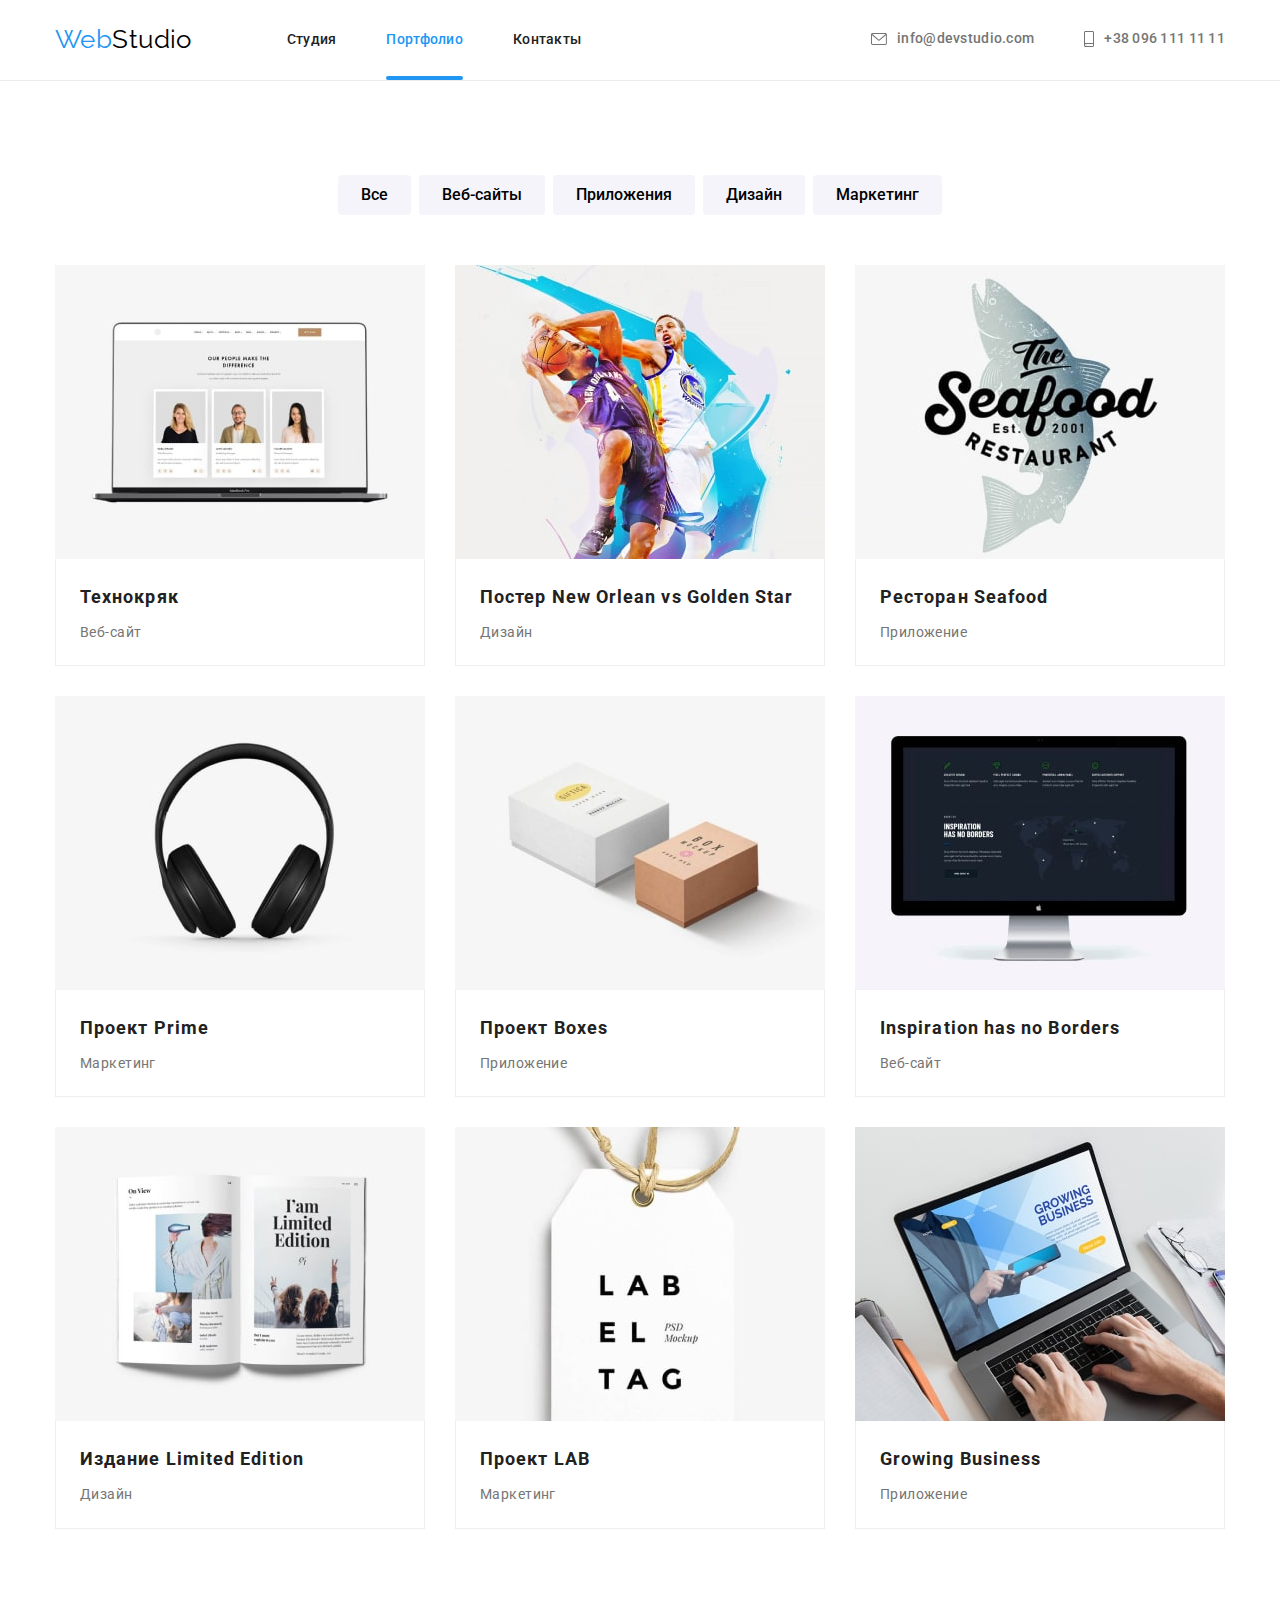
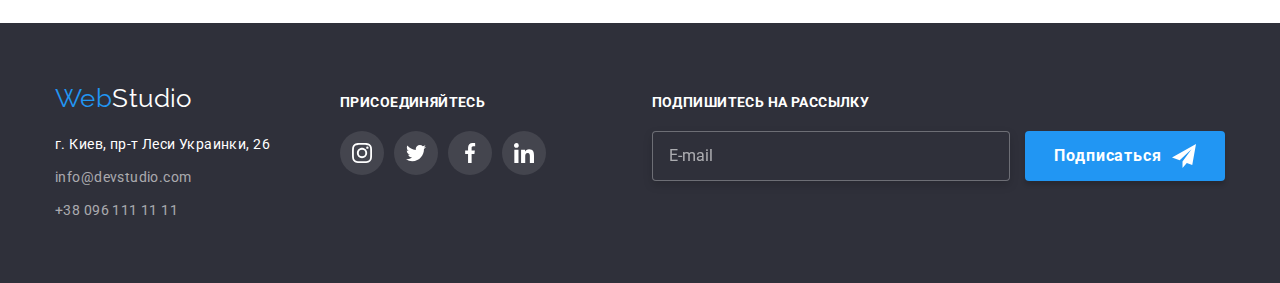
==== commit 5cc397af: "Portfolio pictures structure" ====
--- a/portfolio.html
+++ b/portfolio.html
@@ -112,7 +112,33 @@
             <li class="portfolio-list__item">
               <a href="" class="portfolio-list__link link">
                 <div class="portfolio-list__thumb">
-                  <img src="./images/macbook.jpg" alt="макбубк" width="370" height="294" />
+                  <picture>
+                    <source
+                      srcset="
+                        ./images/portfolio/mobile/macbook.jpg    1x,
+                        ./images/portfolio/mobile/macbook@2x.jpg 2x
+                      "
+                      media="(max-width: 767px)"
+                    />
+
+                    <source
+                      srcset="
+                        ./images/portfolio/tablet/macbook.jpg    1x,
+                        ./images/portfolio/tablet/macbook@2x.jpg 2x
+                      "
+                      media="(min-width: 768px) and (max-width: 1199px)"
+                    />
+
+                    <source
+                      srcset="
+                        ./images/portfolio/desktop/macbook.jpg    1x,
+                        ./images/portfolio/desktop/macbook@2x.jpg 2x
+                      "
+                      media="(min-width: 1200px)"
+                    />
+
+                    <img src="./images/portfolio/tablet/macbook.jpg" alt="макбубк" />
+                  </picture>
                   <p class="portfolio-list__text">
                     Ресурс предлагает комплексные предложения с разным уровнем функционала и
                     сервисов. Все это позволит посетителю получить исчерпывающие сведения о компании
@@ -127,9 +153,35 @@
             </li>
 
             <li class="portfolio-list__item">
-              <a href="" class="portfolio-list__link link"
-                ><div class="portfolio-list__thumb">
-                  <img src="./images/poster.jpg" alt="постер" width="370" height="294" />
+              <a href="" class="portfolio-list__link link">
+                <div class="portfolio-list__thumb">
+                  <picture>
+                    <source
+                      srcset="
+                        ./images/portfolio/mobile/poster.jpg    1x,
+                        ./images/portfolio/mobile/poster@2x.jpg 2x
+                      "
+                      media="(max-width: 767px)"
+                    />
+
+                    <source
+                      srcset="
+                        ./images/portfolio/tablet/poster.jpg    1x,
+                        ./images/portfolio/tablet/poster@2x.jpg 2x
+                      "
+                      media="(min-width: 768px) and (max-width: 1199px)"
+                    />
+
+                    <source
+                      srcset="
+                        ./images/portfolio/desktop/poster.jpg    1x,
+                        ./images/portfolio/desktop/poster@2x.jpg 2x
+                      "
+                      media="(min-width: 1200px)"
+                    />
+
+                    <img src="./images/portfolio/tablet/poster.jpg" alt="постер" />
+                  </picture>
                   <p class="portfolio-list__text">
                     Lorem, ipsum dolor sit amet consectetur adipisicing elit. Eligendi neque ipsam
                     autem minus, nesciunt numquam?
@@ -145,7 +197,33 @@
             <li class="portfolio-list__item">
               <a href="" class="portfolio-list__link link">
                 <div class="portfolio-list__thumb">
-                  <img src="./images/seafood.jpg" alt="логотип компании" width="370" height="294" />
+                  <picture>
+                    <source
+                      srcset="
+                        ./images/portfolio/mobile/seafood.jpg    1x,
+                        ./images/portfolio/mobile/seafood@2x.jpg 2x
+                      "
+                      media="(max-width: 767px)"
+                    />
+
+                    <source
+                      srcset="
+                        ./images/portfolio/tablet/seafood.jpg    1x,
+                        ./images/portfolio/tablet/seafood@2x.jpg 2x
+                      "
+                      media="(min-width: 768px) and (max-width: 1199px)"
+                    />
+
+                    <source
+                      srcset="
+                        ./images/portfolio/desktop/seafood.jpg    1x,
+                        ./images/portfolio/desktop/seafood@2x.jpg 2x
+                      "
+                      media="(min-width: 1200px)"
+                    />
+
+                    <img src="./images/portfolio/tablet/seafood.jpg" alt="логотип компании" />
+                  </picture>
                   <p class="portfolio-list__text">
                     Lorem ipsum dolor sit amet, consectetur adipisicing elit. Eaque officia
                     voluptatum eveniet! Voluptatum doloribus laboriosam, quod odio voluptas
@@ -162,7 +240,33 @@
             <li class="portfolio-list__item">
               <a href="" class="portfolio-list__link link">
                 <div class="portfolio-list__thumb">
-                  <img src="./images/headphones.jpg" alt="наушники" width="370" height="294" />
+                  <picture>
+                    <source
+                      srcset="
+                        ./images/portfolio/mobile/headphones.jpg    1x,
+                        ./images/portfolio/mobile/headphones@2x.jpg 2x
+                      "
+                      media="(max-width: 767px)"
+                    />
+
+                    <source
+                      srcset="
+                        ./images/portfolio/tablet/headphones.jpg    1x,
+                        ./images/portfolio/tablet/headphones@2x.jpg 2x
+                      "
+                      media="(min-width: 768px) and (max-width: 1199px)"
+                    />
+
+                    <source
+                      srcset="
+                        ./images/portfolio/desktop/headphones.jpg    1x,
+                        ./images/portfolio/desktop/headphones@2x.jpg 2x
+                      "
+                      media="(min-width: 1200px)"
+                    />
+
+                    <img src="./images/portfolio/tablet/headphones.jpg" alt="наушники" />
+                  </picture>
                   <p class="portfolio-list__text">
                     Lorem ipsum dolor sit, amet consectetur adipisicing elit. Quidem distinctio
                     ipsam nostrum pariatur amet corrupti ab!
@@ -178,7 +282,33 @@
             <li class="portfolio-list__item">
               <a href="" class="portfolio-list__link link">
                 <div class="portfolio-list__thumb">
-                  <img src="./images/boxes.jpg" alt="две коробки" width="370" height="294" />
+                  <picture>
+                    <source
+                      srcset="
+                        ./images/portfolio/mobile/boxes.jpg    1x,
+                        ./images/portfolio/mobile/boxes@2x.jpg 2x
+                      "
+                      media="(max-width: 767px)"
+                    />
+
+                    <source
+                      srcset="
+                        ./images/portfolio/tablet/boxes.jpg    1x,
+                        ./images/portfolio/tablet/boxes@2x.jpg 2x
+                      "
+                      media="(min-width: 768px) and (max-width: 1199px)"
+                    />
+
+                    <source
+                      srcset="
+                        ./images/portfolio/desktop/boxes.jpg    1x,
+                        ./images/portfolio/desktop/boxes@2x.jpg 2x
+                      "
+                      media="(min-width: 1200px)"
+                    />
+
+                    <img src="./images/portfolio/tablet/boxes.jpg" alt="две коробки" />
+                  </picture>
                   <p class="portfolio-list__text">
                     Lorem, ipsum dolor sit amet consectetur adipisicing elit. Adipisci modi, quae
                     ipsam facilis quos autem ducimus distinctio.
@@ -194,7 +324,33 @@
             <li class="portfolio-list__item">
               <a href="" class="portfolio-list__link link">
                 <div class="portfolio-list__thumb">
-                  <img src="./images/mac.jpg" alt="моноблок" width="370" height="294" />
+                  <picture>
+                    <source
+                      srcset="
+                        ./images/portfolio/mobile/mac.jpg    1x,
+                        ./images/portfolio/mobile/mac@2x.jpg 2x
+                      "
+                      media="(max-width: 767px)"
+                    />
+
+                    <source
+                      srcset="
+                        ./images/portfolio/tablet/mac.jpg    1x,
+                        ./images/portfolio/tablet/mac@2x.jpg 2x
+                      "
+                      media="(min-width: 768px) and (max-width: 1199px)"
+                    />
+
+                    <source
+                      srcset="
+                        ./images/portfolio/desktop/mac.jpg    1x,
+                        ./images/portfolio/desktop/mac@2x.jpg 2x
+                      "
+                      media="(min-width: 1200px)"
+                    />
+
+                    <img src="./images/portfolio/tablet/mac.jpg" alt="моноблок" />
+                  </picture>
                   <p class="portfolio-list__text">
                     Lorem ipsum dolor sit amet, consectetur adipisicing elit. Perferendis molestias
                     accusantium corporis accusamus labore!
@@ -210,7 +366,33 @@
             <li class="portfolio-list__item">
               <a href="" class="portfolio-list__link link">
                 <div class="portfolio-list__thumb">
-                  <img src="./images/book.jpg" alt="книга" width="370" height="294" />
+                  <picture>
+                    <source
+                      srcset="
+                        ./images/portfolio/mobile/book.jpg    1x,
+                        ./images/portfolio/mobile/book@2x.jpg 2x
+                      "
+                      media="(max-width: 767px)"
+                    />
+
+                    <source
+                      srcset="
+                        ./images/portfolio/tablet/book.jpg    1x,
+                        ./images/portfolio/tablet/book@2x.jpg 2x
+                      "
+                      media="(min-width: 768px) and (max-width: 1199px)"
+                    />
+
+                    <source
+                      srcset="
+                        ./images/portfolio/desktop/book.jpg    1x,
+                        ./images/portfolio/desktop/book@2x.jpg 2x
+                      "
+                      media="(min-width: 1200px)"
+                    />
+
+                    <img src="./images/portfolio/tablet/book.jpg" alt="книга" />
+                  </picture>
                   <p class="portfolio-list__text">
                     Lorem ipsum, dolor sit amet consectetur adipisicing elit. Cupiditate, vitae,
                     quod dolore illo laudantium omnis blanditiis perspiciatis quae, ullam iusto
@@ -227,7 +409,33 @@
             <li class="portfolio-list__item">
               <a href="" class="portfolio-list__link link">
                 <div class="portfolio-list__thumb">
-                  <img src="./images/label.jpg" alt="бирка" width="370" height="294" />
+                  <picture>
+                    <source
+                      srcset="
+                        ./images/portfolio/mobile/label.jpg    1x,
+                        ./images/portfolio/mobile/label@2x.jpg 2x
+                      "
+                      media="(max-width: 767px)"
+                    />
+
+                    <source
+                      srcset="
+                        ./images/portfolio/tablet/label.jpg    1x,
+                        ./images/portfolio/tablet/label@2x.jpg 2x
+                      "
+                      media="(min-width: 768px) and (max-width: 1199px)"
+                    />
+
+                    <source
+                      srcset="
+                        ./images/portfolio/desktop/label.jpg    1x,
+                        ./images/portfolio/desktop/label@2x.jpg 2x
+                      "
+                      media="(min-width: 1200px)"
+                    />
+
+                    <img src="./images/portfolio/tablet/label.jpg" alt="бирка" />
+                  </picture>
                   <p class="portfolio-list__text">
                     Lorem ipsum dolor, sit amet consectetur adipisicing elit. Quos quibusdam autem
                     ipsa commodi harum explicabo blanditiis assumenda facere at in, quas
@@ -244,7 +452,33 @@
             <li class="portfolio-list__item">
               <a href="" class="portfolio-list__link link">
                 <div class="portfolio-list__thumb">
-                  <img src="./images/notebook.jpg" alt="ноутбук" width="370" height="294" />
+                  <picture>
+                    <source
+                      srcset="
+                        ./images/portfolio/mobile/notebook.jpg    1x,
+                        ./images/portfolio/mobile/notebook@2x.jpg 2x
+                      "
+                      media="(max-width: 767px)"
+                    />
+
+                    <source
+                      srcset="
+                        ./images/portfolio/tablet/notebook.jpg    1x,
+                        ./images/portfolio/tablet/notebook@2x.jpg 2x
+                      "
+                      media="(min-width: 768px) and (max-width: 1199px)"
+                    />
+
+                    <source
+                      srcset="
+                        ./images/portfolio/desktop/notebook.jpg    1x,
+                        ./images/portfolio/desktop/notebook@2x.jpg 2x
+                      "
+                      media="(min-width: 1200px)"
+                    />
+
+                    <img src="./images/portfolio/tablet/notebook.jpg" alt="ноутбук" />
+                  </picture>
                   <p class="portfolio-list__text">
                     Lorem ipsum dolor sit amet consectetur adipisicing elit. Quaerat blanditiis
                     similique natus et qui consequatur reprehenderit omnis dolores!
--- a/css/main.min.css
+++ b/css/main.min.css
@@ -1,2 +1,2 @@
-body{background-color:#fff;color:#757575;font-size:14px;font-family:Roboto, sans-serif;letter-spacing:0.03em}h1,h2,h3,h4,p,ul{margin:0;padding:0}img{display:block;max-width:100%}.visualy-hidden{position:absolute;white-space:nowrap;width:1px;height:1px;overflow:hidden;border:0;padding:0;clip:rect(0 0 0 0);-webkit-clip-path:inset(50%);clip-path:inset(50%);margin:-1px}.container{margin-left:auto;margin-right:auto;padding-left:15px;padding-right:15px}@media screen and (min-width: 480px){.container{width:480px}}@media screen and (min-width: 768px){.container{width:768px}}@media screen and (min-width: 1200px){.container{width:1200px}}.section{padding-top:60px;padding-bottom:60px}@media screen and (min-width: 1200px){.section{padding:94px 0px}}.list{list-style:none}.link{text-decoration:none;color:inherit}.title{font-weight:700;font-size:28px;line-height:1.16;text-align:center;color:#212121;margin-bottom:30px}@media screen and (min-width: 1200px){.title{font-size:36px;margin-bottom:50px}}.btn{display:-webkit-inline-box;display:-ms-inline-flexbox;display:inline-flex;-webkit-box-align:center;-ms-flex-align:center;align-items:center;-webkit-box-pack:center;-ms-flex-pack:center;justify-content:center;min-width:200px;height:50px;cursor:pointer;font-weight:700;font-size:16px;line-height:1.875;letter-spacing:0.06em;-webkit-box-shadow:0px 4px 4px rgba(0,0,0,0.15);box-shadow:0px 4px 4px rgba(0,0,0,0.15);border-radius:4px;border:transparent;color:#fff;background-color:#2196f3;-webkit-transition:background-color 250ms cubic-bezier(0.4, 0, 0.2, 1);transition:background-color 250ms cubic-bezier(0.4, 0, 0.2, 1)}.btn:hover,.btn:focus{background-color:#188ce8}.menu-button{position:relative;z-index:1;width:40px;height:40px;display:-webkit-box;display:-ms-flexbox;display:flex;-webkit-box-align:center;-ms-flex-align:center;align-items:center;-webkit-box-pack:center;-ms-flex-pack:center;justify-content:center;border:none;cursor:pointer;background-color:transparent;-webkit-transition:fill 250ms cubic-bezier(0.4, 0, 0.2, 1);transition:fill 250ms cubic-bezier(0.4, 0, 0.2, 1)}.menu-button:hover,.menu-button:focus{fill:#2196f3}@media screen and (min-width: 767px){.menu-button{display:none}}.menu-button .icon-cross{opacity:0;-webkit-transition:opacity 250ms cubic-bezier(0.4, 0, 0.2, 1);transition:opacity 250ms cubic-bezier(0.4, 0, 0.2, 1)}.menu-button.is-open .icon-cross{-webkit-transition:opacity 250ms cubic-bezier(0.4, 0, 0.2, 1);transition:opacity 250ms cubic-bezier(0.4, 0, 0.2, 1);opacity:1}.menu-button.is-open .icon-menu{opacity:0}.logo{color:#000;font-family:Raleway, cursive;font-size:26px;line-height:1.19}.logo-accent{color:#2196f3}.page-header__logo{margin-right:auto}@media screen and (min-width: 768px){.page-header__logo{margin-right:88px}}@media screen and (min-width: 1200px){.page-header__logo{margin-right:95px}}.page-header{padding-bottom:16px;padding-top:16px;background-color:#fff;border-bottom:1px solid #ececec}@media screen and (min-width: 768px){.page-header{padding:26px 0px}}@media screen and (min-width: 1200px){.page-header{padding-top:24px;padding-bottom:25px}}.page-header .container{display:-webkit-box;display:-ms-flexbox;display:flex;-webkit-box-align:center;-ms-flex-align:center;align-items:center}@media screen and (max-width: 767px){.page-header .container{position:relative}}.page-header__thumb{width:100%}@media screen and (max-width: 767px){.page-header__thumb{opacity:0;position:absolute;padding:48px 40px;width:100%;height:796px;top:0;left:0;background-color:#fff;-webkit-transform:translateX(-100%);transform:translateX(-100%);-webkit-transition:opacity 550ms cubic-bezier(0.4, 0, 0.2, 1),-webkit-transform 550ms cubic-bezier(0.4, 0, 0.2, 1);transition:opacity 550ms cubic-bezier(0.4, 0, 0.2, 1),-webkit-transform 550ms cubic-bezier(0.4, 0, 0.2, 1);transition:opacity 550ms cubic-bezier(0.4, 0, 0.2, 1),transform 550ms cubic-bezier(0.4, 0, 0.2, 1);transition:opacity 550ms cubic-bezier(0.4, 0, 0.2, 1),transform 550ms cubic-bezier(0.4, 0, 0.2, 1),-webkit-transform 550ms cubic-bezier(0.4, 0, 0.2, 1)}.page-header__thumb.is-open{opacity:1;-webkit-transform:translateX(0);transform:translateX(0)}}@media screen and (min-width: 768px){.page-header__thumb{display:-webkit-box;display:-ms-flexbox;display:flex;-webkit-box-align:center;-ms-flex-align:center;align-items:center}}.site-nav{margin-right:auto}@media screen and (max-width: 767px){.site-nav{margin-bottom:302px}}@media screen and (min-width: 768px){.site-nav__list{display:-webkit-box;display:-ms-flexbox;display:flex;-webkit-box-align:center;-ms-flex-align:center;align-items:center}}@media screen and (max-width: 767px){.site-nav__item:not(:last-child){margin-bottom:32px}}@media screen and (min-width: 768px){.site-nav__item:not(:last-child){margin-right:50px}}.site-nav__link{font-weight:500;line-height:1.14;letter-spacing:0.02em;color:#212121;text-decoration:none;-webkit-transition:color 250ms cubic-bezier(0.4, 0, 0.2, 1);transition:color 250ms cubic-bezier(0.4, 0, 0.2, 1)}.site-nav__link:hover,.site-nav__link:focus{color:#2196f3}@media screen and (max-width: 767px){.site-nav__link{font-size:40px}}@media screen and (min-width: 768px){.site-nav__link{position:relative;padding-top:28px;padding-bottom:28px}}@media screen and (min-width: 1200px){.site-nav__link{padding-top:32px;padding-bottom:32px}}.site-nav__link--current{color:#2196f3}@media screen and (min-width: 768px){.site-nav__link--current::after{content:'';position:absolute;left:0;bottom:-1px;width:100%;height:4px;background:#2196f3;border-radius:2px}}@media screen and (max-width: 767px){.contact-header{display:-webkit-box;display:-ms-flexbox;display:flex;-webkit-box-orient:vertical;-webkit-box-direction:reverse;-ms-flex-direction:column-reverse;flex-direction:column-reverse;margin-bottom:64px}}@media screen and (min-width: 1200px){.contact-header{display:-webkit-box;display:-ms-flexbox;display:flex;-webkit-box-align:center;-ms-flex-align:center;align-items:center}}@media screen and (min-width: 1200px){.contact-header__item:not(:last-child){margin-right:50px}}@media screen and (max-width: 767px){.contact-header__item [href*='tel']{display:inline-block;font-weight:500;font-size:34px;line-height:1.176;letter-spacing:0.02em;color:#2196f3;margin-bottom:32px}}@media screen and (max-width: 767px){.contact-header__item [href*='mail']{font-weight:500;font-size:24px;line-height:1.16;letter-spacing:0.02em}}.contact-header__link{-webkit-transition:color 250ms cubic-bezier(0.4, 0, 0.2, 1);transition:color 250ms cubic-bezier(0.4, 0, 0.2, 1);font-weight:500;line-height:1.14;letter-spacing:0.02em;color:#757575}.contact-header__link:hover,.contact-header__link:focus{color:#2196f3}@media screen and (min-width: 1200px){.contact-header__link{display:-webkit-box;display:-ms-flexbox;display:flex;-webkit-box-align:center;-ms-flex-align:center;align-items:center}}.contact-header__contact-icon{fill:currentColor}@media screen and (max-width: 767px){.contact-header__contact-icon{display:none}}@media screen and (min-width: 768px){.contact-header__contact-icon{margin-right:8px}}@media screen and (min-width: 1200px){.contact-header__contact-icon{margin-right:10px}}.social-header{display:-webkit-box;display:-ms-flexbox;display:flex}@media screen and (min-width: 768px){.social-header{display:none}}.social-header__item:not(:last-child){margin-right:20px}.social-header__link{font-weight:500;font-size:18px;line-height:1.22;letter-spacing:0.02em;color:#2196f3}.hero{background-image:-webkit-gradient(linear, left top, right top, from(rgba(47,48,58,0.4)), to(rgba(47,48,58,0.4))),url(../images/hero-img.jpg);background-image:linear-gradient(to right, rgba(47,48,58,0.4), rgba(47,48,58,0.4)),url(../images/hero-img.jpg);background-position:center;background-size:contain;background-repeat:no-repeat;max-width:1600px;background-color:#2f303a;text-align:center;margin-left:auto;margin-right:auto;padding:118px 0px}@media screen and (min-width: 1200px){.hero{padding:200px 0px}}.hero__title{margin-bottom:30px;width:360px;margin-left:auto;margin-right:auto;color:#fff;font-weight:900;font-size:26px;line-height:1.36;letter-spacing:0.06em;text-transform:uppercase}@media screen and (min-width: 1200px){.hero__title{margin-bottom:30px;margin-left:auto;margin-right:auto;font-size:44px;width:696px}}@media screen and (min-width: 768px){.peculiarity__list{display:-webkit-box;display:-ms-flexbox;display:flex;-ms-flex-wrap:wrap;flex-wrap:wrap}}@media screen and (min-width: 768px) and (max-width: 1199px){.peculiarity__list{margin:-15px}}@media screen and (max-width: 480px){.peculiarity__item{max-width:450px}}@media screen and (min-width: 768px) and (max-width: 1199px){.peculiarity__item{margin:15px;-ms-flex-preferred-size:calc((100% - 2 * 30px) / 2);flex-basis:calc((100% - 2 * 30px) / 2)}}@media screen and (max-width: 767px){.peculiarity__item:not(:last-child){margin-bottom:30px}}@media screen and (min-width: 1200px){.peculiarity__item{-ms-flex-preferred-size:calc(100% / 4 - 30px);flex-basis:calc(100% / 4 - 30px)}.peculiarity__item:not(:last-child){margin-right:30px}}.peculiarity__thumb{width:100%;height:120px;background-color:#f5f4fa;margin-bottom:30px;display:-webkit-inline-box;display:-ms-inline-flexbox;display:inline-flex;-webkit-box-align:center;-ms-flex-align:center;align-items:center;-webkit-box-pack:center;-ms-flex-pack:center;justify-content:center}.peculiarity__icon{width:70px;height:70px}.peculiarity__sub-title{font-size:14px;font-weight:700;line-height:1.14;text-transform:uppercase;color:#212121;margin-bottom:10px}.peculiarity__text{line-height:1.71}.section.work{padding-top:0}@media screen and (max-width: 1199px){.section.work{display:none}}.work__list{display:-webkit-box;display:-ms-flexbox;display:flex;-ms-flex-wrap:wrap;flex-wrap:wrap}.work__item:not(:last-child){margin-right:30px}.work__thumb{position:relative}.work__text{position:absolute;left:0;bottom:0;width:100%;height:70px;background:rgba(47,48,58,0.8);display:-webkit-box;display:-ms-flexbox;display:flex;-webkit-box-align:center;-ms-flex-align:center;align-items:center;-webkit-box-pack:center;-ms-flex-pack:center;justify-content:center;font-weight:700;text-transform:uppercase;color:#fff}.command{background-color:#f5f4fa}@media screen and (min-width: 768px){.command__list{-ms-flex-wrap:wrap;flex-wrap:wrap;margin:-15px;display:-webkit-box;display:-ms-flexbox;display:flex}}.command__item{text-align:center;background-color:#fff;-webkit-box-shadow:0px 1px 3px rgba(0,0,0,0.12),0px 1px 1px rgba(0,0,0,0.14),0px 2px 1px rgba(0,0,0,0.2);box-shadow:0px 1px 3px rgba(0,0,0,0.12),0px 1px 1px rgba(0,0,0,0.14),0px 2px 1px rgba(0,0,0,0.2);border-radius:0px 0px 4px 4px}@media screen and (max-width: 480px){.command__item{max-width:450px;height:auto}}@media screen and (max-width: 767px){.command__item:not(:last-child){margin-bottom:30px}}@media screen and (min-width: 768px) and (max-width: 1199px){.command__item{margin:15px;-ms-flex-preferred-size:calc((100% - 2 * 30px) / 2);flex-basis:calc((100% - 2 * 30px) / 2)}}@media screen and (min-width: 1200px){.command__item{margin:15px;-ms-flex-preferred-size:calc(100% / 4 - 30px);flex-basis:calc(100% / 4 - 30px)}}.command__name{font-weight:500;font-size:16px;line-height:1.18;color:#212121;margin-top:30px;margin-bottom:10px}.command__position{font-size:16px;line-height:1.18;margin-bottom:16px}.social{display:-webkit-inline-box;display:-ms-inline-flexbox;display:inline-flex;margin-bottom:30px}.social__item:not(:last-child){margin-right:10px}.social__link{-webkit-transition:fill 250ms cubic-bezier(0.4, 0, 0.2, 1),background-color 250ms cubic-bezier(0.4, 0, 0.2, 1);transition:fill 250ms cubic-bezier(0.4, 0, 0.2, 1),background-color 250ms cubic-bezier(0.4, 0, 0.2, 1);display:-webkit-inline-box;display:-ms-inline-flexbox;display:inline-flex;-webkit-box-align:center;-ms-flex-align:center;align-items:center;-webkit-box-pack:center;-ms-flex-pack:center;justify-content:center;border-radius:50%;width:44px;height:44px;fill:#afb1b8}.social__link:hover,.social__link:focus{background-color:#2196f3;fill:#fff}.clients__list{margin:-15px;display:-webkit-box;display:-ms-flexbox;display:flex;-ms-flex-wrap:wrap;flex-wrap:wrap}.clients__item{margin:15px}@media screen and (max-width: 767px){.clients__item{-ms-flex-preferred-size:calc((100% - 2 * 30px) / 2);flex-basis:calc((100% - 2 * 30px) / 2)}}@media screen and (min-width: 768px){.clients__item{-ms-flex-preferred-size:calc((100% - 3 * 30px) / 3);flex-basis:calc((100% - 3 * 30px) / 3)}}@media screen and (min-width: 1200px){.clients__item{-ms-flex-preferred-size:calc((100% - 6 * 30px) / 6);flex-basis:calc((100% - 6 * 30px) / 6)}}.clients__link{-webkit-transition:border 250ms cubic-bezier(0.4, 0, 0.2, 1),fill 250ms cubic-bezier(0.4, 0, 0.2, 1);transition:border 250ms cubic-bezier(0.4, 0, 0.2, 1),fill 250ms cubic-bezier(0.4, 0, 0.2, 1);display:-webkit-inline-box;display:-ms-inline-flexbox;display:inline-flex;-webkit-box-align:center;-ms-flex-align:center;align-items:center;-webkit-box-pack:center;-ms-flex-pack:center;justify-content:center;width:100%;height:92px;cursor:pointer;border:1px solid #afb1b8;border-radius:4px;fill:#afb1b8}.clients__link:hover,.clients__linkk:focus{fill:#2196f3;border-color:#2196f3}.portfolio-filter{margin-bottom:50px}.portfolio-filter__item:not(:last-child){margin-right:8px}.portfolio-filter__button{cursor:pointer;border:1px solid transparent;border-radius:4px;-webkit-transition:background-color 250ms cubic-bezier(0.4, 0, 0.2, 1),color 250ms cubic-bezier(0.4, 0, 0.2, 1);transition:background-color 250ms cubic-bezier(0.4, 0, 0.2, 1),color 250ms cubic-bezier(0.4, 0, 0.2, 1);font-weight:500;font-size:16px;line-height:1.62;padding:6px 22px;background-color:#f5f4fa}.portfolio-filter__button:hover,.portfolio-filter__button:focus{background-color:#2196f3;color:#fff;-webkit-box-shadow:0px 3px 1px rgba(0,0,0,0.1),0px 1px 2px rgba(0,0,0,0.08),0px 2px 2px rgba(0,0,0,0.12);box-shadow:0px 3px 1px rgba(0,0,0,0.1),0px 1px 2px rgba(0,0,0,0.08),0px 2px 2px rgba(0,0,0,0.12)}.portfolio-list__item{-webkit-transition:-webkit-box-shadow 250ms cubic-bezier(0.4, 0, 0.2, 1);transition:-webkit-box-shadow 250ms cubic-bezier(0.4, 0, 0.2, 1);transition:box-shadow 250ms cubic-bezier(0.4, 0, 0.2, 1);transition:box-shadow 250ms cubic-bezier(0.4, 0, 0.2, 1), -webkit-box-shadow 250ms cubic-bezier(0.4, 0, 0.2, 1);margin:15px}.portfolio-list__item:hover,.portfolio-list__item:focus{-webkit-box-shadow:0px 1px 1px rgba(0,0,0,0.12),0px 4px 4px rgba(0,0,0,0.06),1px 4px 6px rgba(0,0,0,0.16);box-shadow:0px 1px 1px rgba(0,0,0,0.12),0px 4px 4px rgba(0,0,0,0.06),1px 4px 6px rgba(0,0,0,0.16)}.portfolio-list__thumb{position:relative;overflow:hidden}.portfolio-list__text{position:absolute;-webkit-transform:translateY(100%);transform:translateY(100%);pointer-events:none;-webkit-transition:-webkit-transform 250ms cubic-bezier(0.4, 0, 0.2, 1);transition:-webkit-transform 250ms cubic-bezier(0.4, 0, 0.2, 1);transition:transform 250ms cubic-bezier(0.4, 0, 0.2, 1);transition:transform 250ms cubic-bezier(0.4, 0, 0.2, 1), -webkit-transform 250ms cubic-bezier(0.4, 0, 0.2, 1);padding:63px 24px;top:0;right:0;width:100%;height:100%;font-size:18px;line-height:1.38;color:#fff;background:rgba(33,150,243,0.9)}.portfolio-list__link:hover .portfolio-list__text,.portfolio-list__link:focus .portfolio-list__text{-webkit-transform:translateY(0);transform:translateY(0)}.description{padding:20px 24px;border-left:1px solid #eeeeee;border-right:1px solid #eeeeee;border-bottom:1px solid #eeeeee}.description__title{margin-bottom:4px;font-weight:700;font-size:18px;line-height:2;letter-spacing:0.06em;color:#212121}.description__technology{line-height:1.875}.page-footer{padding-top:60px;padding-bottom:60px;background-color:#2f303a}@media screen and (min-width: 768px){.footer-thumb{display:-webkit-box;display:-ms-flexbox;display:flex;-webkit-box-align:baseline;-ms-flex-align:baseline;align-items:baseline}}@media screen and (min-width: 768px) and (max-width: 1199px){.footer-thumb{-webkit-box-pack:justify;-ms-flex-pack:justify;justify-content:space-between}}@media screen and (min-width: 1200px){.footer-thumb{margin-right:auto}}@media screen and (min-width: 768px) and (max-width: 1199px){.page-footer .container{padding-left:76px;padding-right:89px}}@media screen and (max-width: 1199px){.page-footer .container{text-align:center}}@media screen and (min-width: 1200px){.page-footer .container{display:-webkit-box;display:-ms-flexbox;display:flex;-webkit-box-align:baseline;-ms-flex-align:baseline;align-items:baseline}}.page-footer__logo{display:inline-block;color:#fff;margin-bottom:20px}@media screen and (max-width: 1199px){.address{margin-bottom:60px}}@media screen and (min-width: 1200px){.address{margin-right:70px}}.address__geo{margin-bottom:9px}.address__geo-link{font-style:normal;line-height:1.714;color:#fff;-webkit-transition:color 250ms cubic-bezier(0.4, 0, 0.2, 1);transition:color 250ms cubic-bezier(0.4, 0, 0.2, 1)}.address__geo-link:hover,.address__geo-link:focus{color:#2196f3}.address-item:not(:last-child){margin-bottom:9px}.address-link{font-style:normal;line-height:1.71;color:rgba(255,255,255,0.6);-webkit-transition:color 250ms cubic-bezier(0.4, 0, 0.2, 1);transition:color 250ms cubic-bezier(0.4, 0, 0.2, 1)}.address-link:hover,.address-link:focus{color:#2196f3}@media screen and (max-width: 767px){.join{margin-bottom:60px}}.join__title{font-weight:700;line-height:1.14;text-transform:uppercase;color:#fff;margin-bottom:20px}.join__list{display:-webkit-box;display:-ms-flexbox;display:flex}@media screen and (max-width: 767px){.join__list{-webkit-box-pack:center;-ms-flex-pack:center;justify-content:center}}.join__item:not(:last-child){margin-right:10px}.join__link{display:-webkit-inline-box;display:-ms-inline-flexbox;display:inline-flex;-webkit-box-align:center;-ms-flex-align:center;align-items:center;-webkit-box-pack:center;-ms-flex-pack:center;justify-content:center;border-radius:50%;width:44px;height:44px;background:rgba(255,255,255,0.1);fill:#fff;-webkit-transition:background-color 250ms cubic-bezier(0.4, 0, 0.2, 1);transition:background-color 250ms cubic-bezier(0.4, 0, 0.2, 1)}.join__link:hover,.join__link:focus{background-color:#2196f3}.subscripe__title{display:inline-block;font-weight:700;line-height:1.14;text-transform:uppercase;color:#fff;margin-bottom:20px}@media screen and (min-width: 768px) and (max-width: 1199px){.subscribe__field{display:-webkit-box;display:-ms-flexbox;display:flex;-webkit-box-pack:center;-ms-flex-pack:center;justify-content:center}}.subscripe__input{width:358px;height:50px;padding:15px 16px;font-size:16px;line-height:1.25;background-color:#2f303a;border:1px solid rgba(255,255,255,0.3);-webkit-filter:drop-shadow(0px 4px 4px rgba(0,0,0,0.15));filter:drop-shadow(0px 4px 4px rgba(0,0,0,0.15));border-radius:4px;color:rgba(255,255,255,0.6);-webkit-transition:border-color 250ms cubic-bezier(0.4, 0, 0.2, 1);transition:border-color 250ms cubic-bezier(0.4, 0, 0.2, 1)}.subscripe__input::-webkit-input-placeholder{font-size:16px;line-height:1.25;color:rgba(255,255,255,0.6)}.subscripe__input:-ms-input-placeholder{font-size:16px;line-height:1.25;color:rgba(255,255,255,0.6)}.subscripe__input::-ms-input-placeholder{font-size:16px;line-height:1.25;color:rgba(255,255,255,0.6)}.subscripe__input::placeholder{font-size:16px;line-height:1.25;color:rgba(255,255,255,0.6)}.subscribe__field:focus-within .subscripe__input{outline:none;border-color:#2196f3}@media screen and (max-width: 767px){.subscripe__input{width:100%;margin-bottom:20px}}@media screen and (min-width: 768px) and (max-width: 1199px){.subscripe__input{margin-bottom:20px;width:450px}}@media screen and (min-width: 1200px){.subscripe__input{margin-right:12px}}.subscripe__btn::after{content:'';margin-left:10px;fill:currentColor;width:24px;height:24px;background-image:url(../images/send.svg)}.backdrop{position:fixed;top:0;left:0;width:100%;height:100%;background-color:rgba(0,0,0,0.2);opacity:1;-webkit-transition:opacity 250ms cubic-bezier(0.4, 0, 0.2, 1);transition:opacity 250ms cubic-bezier(0.4, 0, 0.2, 1)}.is-hidden{pointer-events:none;opacity:0}.is-hidden .modal{-webkit-transform:translate(-50%, -50%) scale(1.2);transform:translate(-50%, -50%) scale(1.2)}.modal{position:absolute;top:50%;left:50%;-webkit-transform:translate(-50%, -50%) scale(1);transform:translate(-50%, -50%) scale(1);-webkit-transition:-webkit-transform 250ms cubic-bezier(0.4, 0, 0.2, 1);transition:-webkit-transform 250ms cubic-bezier(0.4, 0, 0.2, 1);transition:transform 250ms cubic-bezier(0.4, 0, 0.2, 1);transition:transform 250ms cubic-bezier(0.4, 0, 0.2, 1), -webkit-transform 250ms cubic-bezier(0.4, 0, 0.2, 1);width:450px;height:609px;padding:40px;background-color:#fff}@media screen and (min-width: 1200px){.modal{width:528px;height:581px}}.modal__close{position:absolute;top:8px;right:8px;width:30px;height:30px;display:-webkit-box;display:-ms-flexbox;display:flex;-webkit-box-align:center;-ms-flex-align:center;align-items:center;-webkit-box-pack:center;-ms-flex-pack:center;justify-content:center;border-radius:50%;border:1px solid rgba(0,0,0,0.1);cursor:pointer;background-color:#fff;-webkit-transition:fill 250ms cubic-bezier(0.4, 0, 0.2, 1);transition:fill 250ms cubic-bezier(0.4, 0, 0.2, 1)}.modal__close:hover{fill:#2196f3}.modal__title{display:inline-block;text-align:center;margin-bottom:12px;font-weight:700;font-size:20px;line-height:1.15;color:#212121}.feedback__thumb{position:relative;margin-bottom:10px}.feedback__title{position:relative;display:block;margin-bottom:4px;font-size:12px;line-height:1.17;letter-spacing:0.01em;color:#757575}.feedback__input{width:100%;height:40px;padding-left:42px;border:1px solid rgba(33,33,33,0.2);border-radius:4px;-webkit-transition:border-color 250ms cubic-bezier(0.4, 0, 0.2, 1);transition:border-color 250ms cubic-bezier(0.4, 0, 0.2, 1)}.feedback__input:focus{outline:none;border-color:#2196f3}.feedback__input:focus ~ .feedback__icon{fill:#2196f3}.feedback__icon{position:absolute;top:26px;left:12px;-webkit-transition:fill 250ms cubic-bezier(0.4, 0, 0.2, 1);transition:fill 250ms cubic-bezier(0.4, 0, 0.2, 1)}.comment{margin-bottom:20px}.comment__input{padding:12px 16px;width:100%;height:120px;overflow:hidden;border:1px solid rgba(33,33,33,0.2);border-radius:4px;resize:none;-webkit-transition:border-color 250ms cubic-bezier(0.4, 0, 0.2, 1);transition:border-color 250ms cubic-bezier(0.4, 0, 0.2, 1)}.comment__input::-webkit-input-placeholder{letter-spacing:0.01em;color:rgba(117,117,117,0.5)}.comment__input:-ms-input-placeholder{letter-spacing:0.01em;color:rgba(117,117,117,0.5)}.comment__input::-ms-input-placeholder{letter-spacing:0.01em;color:rgba(117,117,117,0.5)}.comment__input::placeholder{letter-spacing:0.01em;color:rgba(117,117,117,0.5)}.comment__input:focus{outline:none;border-color:#2196f3}.agreement{margin-bottom:30px;margin-left:25px}.agreement__title{position:relative;display:-webkit-box;display:-ms-flexbox;display:flex;-webkit-box-align:center;-ms-flex-align:center;align-items:center;line-height:1.714;font-size:12px}@media screen and (min-width: 1200px){.agreement__title{font-size:14px}}.agreement__checkbox:focus+.agreement__icon{-webkit-box-shadow:0 0 0 1px #2196f3;box-shadow:0 0 0 1px #2196f3}.agreement__checkbox:checked+.agreement__icon{background-color:#2196f3;background-image:url(../images/icon-check.svg);border-color:#2196f3}.agreement__icon{position:absolute;top:3px;left:0;margin-left:-25px;display:inline-block;width:16px;height:15px;border:2px solid #212121;border-radius:2px;margin-right:7px;-webkit-transition:all 250ms cubic-bezier(0.4, 0, 0.2, 1);transition:all 250ms cubic-bezier(0.4, 0, 0.2, 1)}.agreement__link{color:#2196f3;margin-left:2px;-webkit-transition:color 250ms cubic-bezier(0.4, 0, 0.2, 1);transition:color 250ms cubic-bezier(0.4, 0, 0.2, 1)}.agreement__link:hover,.agreement__link:focus{color:#188ce8}.modal__submit-button{display:block;margin:0 auto}
+body{background-color:#fff;color:#757575;font-size:14px;font-family:Roboto, sans-serif;letter-spacing:0.03em}h1,h2,h3,h4,p,ul{margin:0;padding:0}img{display:block;max-width:100%;height:auto}.visualy-hidden{position:absolute;white-space:nowrap;width:1px;height:1px;overflow:hidden;border:0;padding:0;clip:rect(0 0 0 0);-webkit-clip-path:inset(50%);clip-path:inset(50%);margin:-1px}.container{margin-left:auto;margin-right:auto;padding-left:15px;padding-right:15px}@media screen and (min-width: 480px){.container{width:480px}}@media screen and (min-width: 768px){.container{width:768px}}@media screen and (min-width: 1200px){.container{width:1200px}}.section{padding-top:60px;padding-bottom:60px}@media screen and (min-width: 1200px){.section{padding:94px 0px}}.list{list-style:none}.link{text-decoration:none;color:inherit}.title{font-weight:700;font-size:28px;line-height:1.16;text-align:center;color:#212121;margin-bottom:30px}@media screen and (min-width: 1200px){.title{font-size:36px;margin-bottom:50px}}.btn{display:-webkit-inline-box;display:-ms-inline-flexbox;display:inline-flex;-webkit-box-align:center;-ms-flex-align:center;align-items:center;-webkit-box-pack:center;-ms-flex-pack:center;justify-content:center;min-width:200px;height:50px;cursor:pointer;font-weight:700;font-size:16px;line-height:1.875;letter-spacing:0.06em;-webkit-box-shadow:0px 4px 4px rgba(0,0,0,0.15);box-shadow:0px 4px 4px rgba(0,0,0,0.15);border-radius:4px;border:transparent;color:#fff;background-color:#2196f3;-webkit-transition:background-color 250ms cubic-bezier(0.4, 0, 0.2, 1);transition:background-color 250ms cubic-bezier(0.4, 0, 0.2, 1)}.btn:hover,.btn:focus{background-color:#188ce8}.menu-button{position:relative;z-index:1;width:40px;height:40px;display:-webkit-box;display:-ms-flexbox;display:flex;-webkit-box-align:center;-ms-flex-align:center;align-items:center;-webkit-box-pack:center;-ms-flex-pack:center;justify-content:center;border:none;cursor:pointer;background-color:transparent;-webkit-transition:fill 250ms cubic-bezier(0.4, 0, 0.2, 1);transition:fill 250ms cubic-bezier(0.4, 0, 0.2, 1)}.menu-button:hover,.menu-button:focus{fill:#2196f3}@media screen and (min-width: 767px){.menu-button{display:none}}.menu-button .icon-cross{opacity:0;-webkit-transition:opacity 250ms cubic-bezier(0.4, 0, 0.2, 1);transition:opacity 250ms cubic-bezier(0.4, 0, 0.2, 1)}.menu-button.is-open .icon-cross{-webkit-transition:opacity 250ms cubic-bezier(0.4, 0, 0.2, 1);transition:opacity 250ms cubic-bezier(0.4, 0, 0.2, 1);opacity:1}.menu-button.is-open .icon-menu{opacity:0}.logo{color:#000;font-family:Raleway, cursive;font-size:26px;line-height:1.19}.logo-accent{color:#2196f3}.page-header__logo{margin-right:auto}@media screen and (min-width: 768px){.page-header__logo{margin-right:88px}}@media screen and (min-width: 1200px){.page-header__logo{margin-right:95px}}.page-header{padding-bottom:16px;padding-top:16px;background-color:#fff;border-bottom:1px solid #ececec}@media screen and (min-width: 768px){.page-header{padding:26px 0px}}@media screen and (min-width: 1200px){.page-header{padding-top:24px;padding-bottom:25px}}.page-header .container{display:-webkit-box;display:-ms-flexbox;display:flex;-webkit-box-align:center;-ms-flex-align:center;align-items:center}@media screen and (max-width: 767px){.page-header .container{position:relative}}.page-header__thumb{width:100%}@media screen and (max-width: 767px){.page-header__thumb{opacity:0;position:absolute;padding:48px 40px;width:100%;height:796px;top:0;left:0;background-color:#fff;-webkit-transform:translateX(-100%);transform:translateX(-100%);-webkit-transition:opacity 550ms cubic-bezier(0.4, 0, 0.2, 1),-webkit-transform 550ms cubic-bezier(0.4, 0, 0.2, 1);transition:opacity 550ms cubic-bezier(0.4, 0, 0.2, 1),-webkit-transform 550ms cubic-bezier(0.4, 0, 0.2, 1);transition:opacity 550ms cubic-bezier(0.4, 0, 0.2, 1),transform 550ms cubic-bezier(0.4, 0, 0.2, 1);transition:opacity 550ms cubic-bezier(0.4, 0, 0.2, 1),transform 550ms cubic-bezier(0.4, 0, 0.2, 1),-webkit-transform 550ms cubic-bezier(0.4, 0, 0.2, 1)}.page-header__thumb.is-open{opacity:1;-webkit-transform:translateX(0);transform:translateX(0)}}@media screen and (min-width: 768px){.page-header__thumb{display:-webkit-box;display:-ms-flexbox;display:flex;-webkit-box-align:center;-ms-flex-align:center;align-items:center}}.site-nav{margin-right:auto}@media screen and (max-width: 767px){.site-nav{margin-bottom:302px}}@media screen and (min-width: 768px){.site-nav__list{display:-webkit-box;display:-ms-flexbox;display:flex;-webkit-box-align:center;-ms-flex-align:center;align-items:center}}@media screen and (max-width: 767px){.site-nav__item:not(:last-child){margin-bottom:32px}}@media screen and (min-width: 768px){.site-nav__item:not(:last-child){margin-right:50px}}.site-nav__link{font-weight:500;line-height:1.14;letter-spacing:0.02em;color:#212121;text-decoration:none;-webkit-transition:color 250ms cubic-bezier(0.4, 0, 0.2, 1);transition:color 250ms cubic-bezier(0.4, 0, 0.2, 1)}.site-nav__link:hover,.site-nav__link:focus{color:#2196f3}@media screen and (max-width: 767px){.site-nav__link{font-size:40px}}@media screen and (min-width: 768px){.site-nav__link{position:relative;padding-top:28px;padding-bottom:28px}}@media screen and (min-width: 1200px){.site-nav__link{padding-top:32px;padding-bottom:32px}}.site-nav__link--current{color:#2196f3}@media screen and (min-width: 768px){.site-nav__link--current::after{content:'';position:absolute;left:0;bottom:-1px;width:100%;height:4px;background:#2196f3;border-radius:2px}}@media screen and (max-width: 767px){.contact-header{display:-webkit-box;display:-ms-flexbox;display:flex;-webkit-box-orient:vertical;-webkit-box-direction:reverse;-ms-flex-direction:column-reverse;flex-direction:column-reverse;margin-bottom:64px}}@media screen and (min-width: 1200px){.contact-header{display:-webkit-box;display:-ms-flexbox;display:flex;-webkit-box-align:center;-ms-flex-align:center;align-items:center}}@media screen and (min-width: 1200px){.contact-header__item:not(:last-child){margin-right:50px}}@media screen and (max-width: 767px){.contact-header__item [href*='tel']{display:inline-block;font-weight:500;font-size:34px;line-height:1.176;letter-spacing:0.02em;color:#2196f3;margin-bottom:32px}}@media screen and (max-width: 767px){.contact-header__item [href*='mail']{font-weight:500;font-size:24px;line-height:1.16;letter-spacing:0.02em}}.contact-header__link{-webkit-transition:color 250ms cubic-bezier(0.4, 0, 0.2, 1);transition:color 250ms cubic-bezier(0.4, 0, 0.2, 1);font-weight:500;line-height:1.14;letter-spacing:0.02em;color:#757575}.contact-header__link:hover,.contact-header__link:focus{color:#2196f3}@media screen and (min-width: 1200px){.contact-header__link{display:-webkit-box;display:-ms-flexbox;display:flex;-webkit-box-align:center;-ms-flex-align:center;align-items:center}}.contact-header__contact-icon{fill:currentColor}@media screen and (max-width: 767px){.contact-header__contact-icon{display:none}}@media screen and (min-width: 768px){.contact-header__contact-icon{margin-right:8px}}@media screen and (min-width: 1200px){.contact-header__contact-icon{margin-right:10px}}.social-header{display:-webkit-box;display:-ms-flexbox;display:flex}@media screen and (min-width: 768px){.social-header{display:none}}.social-header__item:not(:last-child){margin-right:20px}.social-header__link{font-weight:500;font-size:18px;line-height:1.22;letter-spacing:0.02em;color:#2196f3}.hero{margin-left:auto;margin-right:auto;padding:118px 0px;background-image:-webkit-gradient(linear, left top, right top, from(rgba(47,48,58,0.4)), to(rgba(47,48,58,0.4))),url(../images/hero/mobile/hero.jpg);background-image:linear-gradient(to right, rgba(47,48,58,0.4), rgba(47,48,58,0.4)),url(../images/hero/mobile/hero.jpg);background-position:center;background-size:cover;background-repeat:no-repeat;background-color:#2f303a;text-align:center}@media screen and (max-width: 575px) and (min-device-pixel-ratio: 2), screen and (max-width: 575px) and (-webkit-min-device-pixel-ratio: 2), screen and (max-width: 575px) and (min-resolution: 192dpi), screen and (max-width: 575px) and (min-resolution: 2dppx){.hero{background-image:-webkit-gradient(linear, left top, right top, from(rgba(47,48,58,0.4)), to(rgba(47,48,58,0.4))),url(../images/hero/mobile/hero@2x.jpg);background-image:linear-gradient(to right, rgba(47,48,58,0.4), rgba(47,48,58,0.4)),url(../images/hero/mobile/hero@2x.jpg)}}@media screen and (max-width: 575px) and (min-device-pixel-ratio: 3), screen and (max-width: 575px) and (-webkit-min-device-pixel-ratio: 3), screen and (max-width: 575px) and (min-resolution: 288dpi), screen and (max-width: 575px) and (min-resolution: 3dppx){.hero{background-image:-webkit-gradient(linear, left top, right top, from(rgba(47,48,58,0.4)), to(rgba(47,48,58,0.4))),url(../images/hero/mobile/hero@3x.jpg);background-image:linear-gradient(to right, rgba(47,48,58,0.4), rgba(47,48,58,0.4)),url(../images/hero/mobile/hero@3x.jpg)}}@media screen and (min-width: 576px) and (max-width: 960px) and (min-device-pixel-ratio: 1), screen and (min-width: 576px) and (max-width: 960px) and (-webkit-min-device-pixel-ratio: 1), screen and (min-width: 576px) and (max-width: 960px) and (min-resolution: 96dpi), screen and (min-width: 576px) and (max-width: 960px) and (min-resolution: 1dppx){.hero{background-image:-webkit-gradient(linear, left top, right top, from(rgba(47,48,58,0.4)), to(rgba(47,48,58,0.4))),url(../images/hero/tablet/hero.jpg);background-image:linear-gradient(to right, rgba(47,48,58,0.4), rgba(47,48,58,0.4)),url(../images/hero/tablet/hero.jpg)}}@media screen and (min-width: 576px) and (max-width: 960px) and (min-device-pixel-ratio: 2), screen and (min-width: 576px) and (max-width: 960px) and (-webkit-min-device-pixel-ratio: 2), screen and (min-width: 576px) and (max-width: 960px) and (min-resolution: 192dpi), screen and (min-width: 576px) and (max-width: 960px) and (min-resolution: 2dppx){.hero{background-image:-webkit-gradient(linear, left top, right top, from(rgba(47,48,58,0.4)), to(rgba(47,48,58,0.4))),url(../images/hero/tablet/hero@2x.jpg);background-image:linear-gradient(to right, rgba(47,48,58,0.4), rgba(47,48,58,0.4)),url(../images/hero/tablet/hero@2x.jpg)}}@media screen and (min-width: 576px) and (max-width: 960px) and (min-device-pixel-ratio: 3), screen and (min-width: 576px) and (max-width: 960px) and (-webkit-min-device-pixel-ratio: 3), screen and (min-width: 576px) and (max-width: 960px) and (min-resolution: 288dpi), screen and (min-width: 576px) and (max-width: 960px) and (min-resolution: 3dppx){.hero{background-image:-webkit-gradient(linear, left top, right top, from(rgba(47,48,58,0.4)), to(rgba(47,48,58,0.4))),url(../images/hero/tablet/hero@3x.jpg);background-image:linear-gradient(to right, rgba(47,48,58,0.4), rgba(47,48,58,0.4)),url(../images/hero/tablet/hero@3x.jpg)}}@media screen and (min-width: 961px) and (min-device-pixel-ratio: 1), screen and (min-width: 961px) and (-webkit-min-device-pixel-ratio: 1), screen and (min-width: 961px) and (min-resolution: 96dpi), screen and (min-width: 961px) and (min-resolution: 1dppx){.hero{background-image:-webkit-gradient(linear, left top, right top, from(rgba(47,48,58,0.4)), to(rgba(47,48,58,0.4))),url(../images/hero/desktop/hero.jpg);background-image:linear-gradient(to right, rgba(47,48,58,0.4), rgba(47,48,58,0.4)),url(../images/hero/desktop/hero.jpg)}}@media screen and (min-width: 961px) and (min-device-pixel-ratio: 2), screen and (min-width: 961px) and (-webkit-min-device-pixel-ratio: 2), screen and (min-width: 961px) and (min-resolution: 192dpi), screen and (min-width: 961px) and (min-resolution: 2dppx){.hero{background-image:-webkit-gradient(linear, left top, right top, from(rgba(47,48,58,0.4)), to(rgba(47,48,58,0.4))),url(../images/hero/desktop/hero@2x.jpg);background-image:linear-gradient(to right, rgba(47,48,58,0.4), rgba(47,48,58,0.4)),url(../images/hero/desktop/hero@2x.jpg)}}@media screen and (min-width: 961px) and (min-device-pixel-ratio: 3), screen and (min-width: 961px) and (-webkit-min-device-pixel-ratio: 3), screen and (min-width: 961px) and (min-resolution: 288dpi), screen and (min-width: 961px) and (min-resolution: 3dppx){.hero{background-image:-webkit-gradient(linear, left top, right top, from(rgba(47,48,58,0.4)), to(rgba(47,48,58,0.4))),url(../images/hero/desktop/hero@3x.jpg);background-image:linear-gradient(to right, rgba(47,48,58,0.4), rgba(47,48,58,0.4)),url(../images/hero/desktop/hero@3x.jpg)}}@media screen and (min-width: 1200px){.hero{padding:200px 0px}}.hero__title{width:360px;margin-bottom:30px;margin-left:auto;margin-right:auto;color:#fff;font-weight:900;font-size:26px;line-height:1.36;letter-spacing:0.06em;text-transform:uppercase}@media screen and (min-width: 1200px){.hero__title{width:696px;margin-bottom:30px;margin-left:auto;margin-right:auto;font-size:44px}}@media screen and (min-width: 768px){.peculiarity__list{display:-webkit-box;display:-ms-flexbox;display:flex;-ms-flex-wrap:wrap;flex-wrap:wrap}}@media screen and (min-width: 768px) and (max-width: 1199px){.peculiarity__list{margin:-15px}}@media screen and (max-width: 480px){.peculiarity__item{max-width:450px}}@media screen and (min-width: 768px) and (max-width: 1199px){.peculiarity__item{margin:15px;-ms-flex-preferred-size:calc((100% - 2 * 30px) / 2);flex-basis:calc((100% - 2 * 30px) / 2)}}@media screen and (max-width: 767px){.peculiarity__item:not(:last-child){margin-bottom:30px}}@media screen and (min-width: 1200px){.peculiarity__item{-ms-flex-preferred-size:calc(100% / 4 - 30px);flex-basis:calc(100% / 4 - 30px)}.peculiarity__item:not(:last-child){margin-right:30px}}.peculiarity__thumb{width:100%;height:120px;background-color:#f5f4fa;margin-bottom:30px;display:-webkit-inline-box;display:-ms-inline-flexbox;display:inline-flex;-webkit-box-align:center;-ms-flex-align:center;align-items:center;-webkit-box-pack:center;-ms-flex-pack:center;justify-content:center}.peculiarity__icon{width:70px;height:70px}.peculiarity__sub-title{font-size:14px;font-weight:700;line-height:1.14;text-transform:uppercase;color:#212121;margin-bottom:10px}.peculiarity__text{line-height:1.71}.section.work{padding-top:0}@media screen and (max-width: 1199px){.section.work{display:none}}.work__list{display:-webkit-box;display:-ms-flexbox;display:flex;-ms-flex-wrap:wrap;flex-wrap:wrap}.work__item:not(:last-child){margin-right:30px}.work__thumb{position:relative}.work__text{position:absolute;left:0;bottom:0;width:100%;height:70px;background:rgba(47,48,58,0.8);display:-webkit-box;display:-ms-flexbox;display:flex;-webkit-box-align:center;-ms-flex-align:center;align-items:center;-webkit-box-pack:center;-ms-flex-pack:center;justify-content:center;font-weight:700;text-transform:uppercase;color:#fff}.command{background-color:#f5f4fa}@media screen and (min-width: 768px){.command__list{-ms-flex-wrap:wrap;flex-wrap:wrap;margin:-15px;display:-webkit-box;display:-ms-flexbox;display:flex}}.command__item{text-align:center;background-color:#fff;-webkit-box-shadow:0px 1px 3px rgba(0,0,0,0.12),0px 1px 1px rgba(0,0,0,0.14),0px 2px 1px rgba(0,0,0,0.2);box-shadow:0px 1px 3px rgba(0,0,0,0.12),0px 1px 1px rgba(0,0,0,0.14),0px 2px 1px rgba(0,0,0,0.2);border-radius:0px 0px 4px 4px}@media screen and (max-width: 480px){.command__item{max-width:450px;height:auto}}@media screen and (max-width: 767px){.command__item:not(:last-child){margin-bottom:30px}}@media screen and (min-width: 768px) and (max-width: 1199px){.command__item{margin:15px;-ms-flex-preferred-size:calc((100% - 2 * 30px) / 2);flex-basis:calc((100% - 2 * 30px) / 2)}}@media screen and (min-width: 1200px){.command__item{margin:15px;-ms-flex-preferred-size:calc(100% / 4 - 30px);flex-basis:calc(100% / 4 - 30px)}}.command__name{font-weight:500;font-size:16px;line-height:1.18;color:#212121;margin-top:30px;margin-bottom:10px}.command__position{font-size:16px;line-height:1.18;margin-bottom:16px}.social{display:-webkit-inline-box;display:-ms-inline-flexbox;display:inline-flex;margin-bottom:30px}.social__item:not(:last-child){margin-right:10px}.social__link{-webkit-transition:fill 250ms cubic-bezier(0.4, 0, 0.2, 1),background-color 250ms cubic-bezier(0.4, 0, 0.2, 1);transition:fill 250ms cubic-bezier(0.4, 0, 0.2, 1),background-color 250ms cubic-bezier(0.4, 0, 0.2, 1);display:-webkit-inline-box;display:-ms-inline-flexbox;display:inline-flex;-webkit-box-align:center;-ms-flex-align:center;align-items:center;-webkit-box-pack:center;-ms-flex-pack:center;justify-content:center;border-radius:50%;width:44px;height:44px;fill:#afb1b8}.social__link:hover,.social__link:focus{background-color:#2196f3;fill:#fff}.clients__list{margin:-15px;display:-webkit-box;display:-ms-flexbox;display:flex;-ms-flex-wrap:wrap;flex-wrap:wrap}.clients__item{margin:15px}@media screen and (max-width: 767px){.clients__item{-ms-flex-preferred-size:calc((100% - 2 * 30px) / 2);flex-basis:calc((100% - 2 * 30px) / 2)}}@media screen and (min-width: 768px){.clients__item{-ms-flex-preferred-size:calc((100% - 3 * 30px) / 3);flex-basis:calc((100% - 3 * 30px) / 3)}}@media screen and (min-width: 1200px){.clients__item{-ms-flex-preferred-size:calc((100% - 6 * 30px) / 6);flex-basis:calc((100% - 6 * 30px) / 6)}}.clients__link{-webkit-transition:border 250ms cubic-bezier(0.4, 0, 0.2, 1),fill 250ms cubic-bezier(0.4, 0, 0.2, 1);transition:border 250ms cubic-bezier(0.4, 0, 0.2, 1),fill 250ms cubic-bezier(0.4, 0, 0.2, 1);display:-webkit-inline-box;display:-ms-inline-flexbox;display:inline-flex;-webkit-box-align:center;-ms-flex-align:center;align-items:center;-webkit-box-pack:center;-ms-flex-pack:center;justify-content:center;width:100%;height:92px;cursor:pointer;border:1px solid #afb1b8;border-radius:4px;fill:#afb1b8}.clients__link:hover,.clients__linkk:focus{fill:#2196f3;border-color:#2196f3}.portfolio-filter{display:-webkit-box;display:-ms-flexbox;display:flex;-ms-flex-wrap:wrap;flex-wrap:wrap;margin-bottom:40px}@media screen and (max-width: 767px){.portfolio-filter{margin-top:-15px;margin-right:-8px}}@media screen and (min-width: 768px){.portfolio-filter{-webkit-box-pack:center;-ms-flex-pack:center;justify-content:center;margin-bottom:30px}}@media screen and (min-width: 1200px){.portfolio-filter{margin-bottom:50px}}.portfolio-filter__item:not(:last-child){margin-right:8px}@media screen and (max-width: 767px){.portfolio-filter__item{margin-top:15px}}.portfolio-filter__button{cursor:pointer;border:1px solid transparent;border-radius:4px;-webkit-transition:background-color 250ms cubic-bezier(0.4, 0, 0.2, 1),color 250ms cubic-bezier(0.4, 0, 0.2, 1);transition:background-color 250ms cubic-bezier(0.4, 0, 0.2, 1),color 250ms cubic-bezier(0.4, 0, 0.2, 1);font-weight:500;font-size:16px;line-height:1.62;padding:6px 22px;background-color:#f5f4fa}.portfolio-filter__button:hover,.portfolio-filter__button:focus{background-color:#2196f3;color:#fff;-webkit-box-shadow:0px 3px 1px rgba(0,0,0,0.1),0px 1px 2px rgba(0,0,0,0.08),0px 2px 2px rgba(0,0,0,0.12);box-shadow:0px 3px 1px rgba(0,0,0,0.1),0px 1px 2px rgba(0,0,0,0.08),0px 2px 2px rgba(0,0,0,0.12)}@media screen and (min-width: 768px){.portfolio-list{display:-webkit-box;display:-ms-flexbox;display:flex;-ms-flex-wrap:wrap;flex-wrap:wrap;margin:-15px}}.portfolio-list__item{-webkit-transition:-webkit-box-shadow 250ms cubic-bezier(0.4, 0, 0.2, 1);transition:-webkit-box-shadow 250ms cubic-bezier(0.4, 0, 0.2, 1);transition:box-shadow 250ms cubic-bezier(0.4, 0, 0.2, 1);transition:box-shadow 250ms cubic-bezier(0.4, 0, 0.2, 1), -webkit-box-shadow 250ms cubic-bezier(0.4, 0, 0.2, 1)}.portfolio-list__item:hover,.portfolio-list__item:focus{-webkit-box-shadow:0px 1px 1px rgba(0,0,0,0.12),0px 4px 4px rgba(0,0,0,0.06),1px 4px 6px rgba(0,0,0,0.16);box-shadow:0px 1px 1px rgba(0,0,0,0.12),0px 4px 4px rgba(0,0,0,0.06),1px 4px 6px rgba(0,0,0,0.16)}@media screen and (max-width: 767px){.portfolio-list__item:not(:last-child){margin-bottom:30px}}@media screen and (min-width: 768px){.portfolio-list__item{-ms-flex-preferred-size:calc((100% - 60px) / 2);flex-basis:calc((100% - 60px) / 2);margin:15px}}@media screen and (min-width: 1200px){.portfolio-list__item{-ms-flex-preferred-size:calc((100% - 90px) / 3);flex-basis:calc((100% - 90px) / 3)}}.portfolio-list__thumb{position:relative;overflow:hidden}.portfolio-list__text{position:absolute;top:0;right:0;width:100%;height:100%;padding:63px 24px;pointer-events:none;-webkit-transform:translateY(100%);transform:translateY(100%);-webkit-transition:-webkit-transform 250ms cubic-bezier(0.4, 0, 0.2, 1);transition:-webkit-transform 250ms cubic-bezier(0.4, 0, 0.2, 1);transition:transform 250ms cubic-bezier(0.4, 0, 0.2, 1);transition:transform 250ms cubic-bezier(0.4, 0, 0.2, 1), -webkit-transform 250ms cubic-bezier(0.4, 0, 0.2, 1);font-size:18px;line-height:1.38;color:#fff;background:rgba(33,150,243,0.9)}.portfolio-list__link:hover .portfolio-list__text,.portfolio-list__link:focus .portfolio-list__text{-webkit-transform:translateY(0);transform:translateY(0)}.description{padding:20px 24px;border-left:1px solid #eeeeee;border-right:1px solid #eeeeee;border-bottom:1px solid #eeeeee}.description__title{margin-bottom:4px;font-weight:700;font-size:18px;line-height:2;letter-spacing:0.06em;color:#212121}.description__technology{line-height:1.875}.page-footer{padding-top:60px;padding-bottom:60px;background-color:#2f303a}@media screen and (min-width: 768px){.footer-thumb{display:-webkit-box;display:-ms-flexbox;display:flex;-webkit-box-align:baseline;-ms-flex-align:baseline;align-items:baseline}}@media screen and (min-width: 768px) and (max-width: 1199px){.footer-thumb{-webkit-box-pack:justify;-ms-flex-pack:justify;justify-content:space-between}}@media screen and (min-width: 1200px){.footer-thumb{margin-right:auto}}@media screen and (min-width: 768px) and (max-width: 1199px){.page-footer .container{padding-left:76px;padding-right:89px}}@media screen and (max-width: 1199px){.page-footer .container{text-align:center}}@media screen and (min-width: 1200px){.page-footer .container{display:-webkit-box;display:-ms-flexbox;display:flex;-webkit-box-align:baseline;-ms-flex-align:baseline;align-items:baseline}}.page-footer__logo{display:inline-block;color:#fff;margin-bottom:20px}@media screen and (max-width: 1199px){.address{margin-bottom:60px}}@media screen and (min-width: 1200px){.address{margin-right:70px}}.address__geo{margin-bottom:9px}.address__geo-link{font-style:normal;line-height:1.714;color:#fff;-webkit-transition:color 250ms cubic-bezier(0.4, 0, 0.2, 1);transition:color 250ms cubic-bezier(0.4, 0, 0.2, 1)}.address__geo-link:hover,.address__geo-link:focus{color:#2196f3}.address-item:not(:last-child){margin-bottom:9px}.address-link{font-style:normal;line-height:1.71;color:rgba(255,255,255,0.6);-webkit-transition:color 250ms cubic-bezier(0.4, 0, 0.2, 1);transition:color 250ms cubic-bezier(0.4, 0, 0.2, 1)}.address-link:hover,.address-link:focus{color:#2196f3}@media screen and (max-width: 767px){.join{margin-bottom:60px}}.join__title{font-weight:700;line-height:1.14;text-transform:uppercase;color:#fff;margin-bottom:20px}.join__list{display:-webkit-box;display:-ms-flexbox;display:flex}@media screen and (max-width: 767px){.join__list{-webkit-box-pack:center;-ms-flex-pack:center;justify-content:center}}.join__item:not(:last-child){margin-right:10px}.join__link{display:-webkit-inline-box;display:-ms-inline-flexbox;display:inline-flex;-webkit-box-align:center;-ms-flex-align:center;align-items:center;-webkit-box-pack:center;-ms-flex-pack:center;justify-content:center;border-radius:50%;width:44px;height:44px;background:rgba(255,255,255,0.1);fill:#fff;-webkit-transition:background-color 250ms cubic-bezier(0.4, 0, 0.2, 1);transition:background-color 250ms cubic-bezier(0.4, 0, 0.2, 1)}.join__link:hover,.join__link:focus{background-color:#2196f3}.subscripe__title{display:inline-block;font-weight:700;line-height:1.14;text-transform:uppercase;color:#fff;margin-bottom:20px}@media screen and (min-width: 768px) and (max-width: 1199px){.subscribe__field{display:-webkit-box;display:-ms-flexbox;display:flex;-webkit-box-pack:center;-ms-flex-pack:center;justify-content:center}}.subscripe__input{width:358px;height:50px;padding:15px 16px;font-size:16px;line-height:1.25;background-color:#2f303a;border:1px solid rgba(255,255,255,0.3);-webkit-filter:drop-shadow(0px 4px 4px rgba(0,0,0,0.15));filter:drop-shadow(0px 4px 4px rgba(0,0,0,0.15));border-radius:4px;color:rgba(255,255,255,0.6);-webkit-transition:border-color 250ms cubic-bezier(0.4, 0, 0.2, 1);transition:border-color 250ms cubic-bezier(0.4, 0, 0.2, 1)}.subscripe__input::-webkit-input-placeholder{font-size:16px;line-height:1.25;color:rgba(255,255,255,0.6)}.subscripe__input:-ms-input-placeholder{font-size:16px;line-height:1.25;color:rgba(255,255,255,0.6)}.subscripe__input::-ms-input-placeholder{font-size:16px;line-height:1.25;color:rgba(255,255,255,0.6)}.subscripe__input::placeholder{font-size:16px;line-height:1.25;color:rgba(255,255,255,0.6)}.subscribe__field:focus-within .subscripe__input{outline:none;border-color:#2196f3}@media screen and (max-width: 767px){.subscripe__input{width:100%;margin-bottom:20px}}@media screen and (min-width: 768px) and (max-width: 1199px){.subscripe__input{margin-bottom:20px;width:450px}}@media screen and (min-width: 1200px){.subscripe__input{margin-right:12px}}.subscripe__btn::after{content:'';margin-left:10px;fill:currentColor;width:24px;height:24px;background-image:url(../images/send.svg)}.backdrop{position:fixed;top:0;left:0;width:100%;height:100%;background-color:rgba(0,0,0,0.2);opacity:1;-webkit-transition:opacity 250ms cubic-bezier(0.4, 0, 0.2, 1);transition:opacity 250ms cubic-bezier(0.4, 0, 0.2, 1)}.is-hidden{pointer-events:none;opacity:0}.is-hidden .modal{-webkit-transform:translate(-50%, -50%) scale(1.2);transform:translate(-50%, -50%) scale(1.2)}.modal{position:absolute;top:50%;left:50%;-webkit-transform:translate(-50%, -50%) scale(1);transform:translate(-50%, -50%) scale(1);-webkit-transition:-webkit-transform 250ms cubic-bezier(0.4, 0, 0.2, 1);transition:-webkit-transform 250ms cubic-bezier(0.4, 0, 0.2, 1);transition:transform 250ms cubic-bezier(0.4, 0, 0.2, 1);transition:transform 250ms cubic-bezier(0.4, 0, 0.2, 1), -webkit-transform 250ms cubic-bezier(0.4, 0, 0.2, 1);width:450px;height:609px;padding:40px;background-color:#fff}@media screen and (min-width: 1200px){.modal{width:528px;height:581px}}.modal__close{position:absolute;top:8px;right:8px;width:30px;height:30px;display:-webkit-box;display:-ms-flexbox;display:flex;-webkit-box-align:center;-ms-flex-align:center;align-items:center;-webkit-box-pack:center;-ms-flex-pack:center;justify-content:center;border-radius:50%;border:1px solid rgba(0,0,0,0.1);cursor:pointer;background-color:#fff;-webkit-transition:fill 250ms cubic-bezier(0.4, 0, 0.2, 1);transition:fill 250ms cubic-bezier(0.4, 0, 0.2, 1)}.modal__close:hover{fill:#2196f3}.modal__title{display:inline-block;text-align:center;margin-bottom:12px;font-weight:700;font-size:20px;line-height:1.15;color:#212121}.feedback__thumb{position:relative;margin-bottom:10px}.feedback__title{position:relative;display:block;margin-bottom:4px;font-size:12px;line-height:1.17;letter-spacing:0.01em;color:#757575}.feedback__input{width:100%;height:40px;padding-left:42px;border:1px solid rgba(33,33,33,0.2);border-radius:4px;-webkit-transition:border-color 250ms cubic-bezier(0.4, 0, 0.2, 1);transition:border-color 250ms cubic-bezier(0.4, 0, 0.2, 1)}.feedback__input:focus{outline:none;border-color:#2196f3}.feedback__input:focus ~ .feedback__icon{fill:#2196f3}.feedback__icon{position:absolute;top:26px;left:12px;-webkit-transition:fill 250ms cubic-bezier(0.4, 0, 0.2, 1);transition:fill 250ms cubic-bezier(0.4, 0, 0.2, 1)}.comment{margin-bottom:20px}.comment__input{padding:12px 16px;width:100%;height:120px;overflow:hidden;border:1px solid rgba(33,33,33,0.2);border-radius:4px;resize:none;-webkit-transition:border-color 250ms cubic-bezier(0.4, 0, 0.2, 1);transition:border-color 250ms cubic-bezier(0.4, 0, 0.2, 1)}.comment__input::-webkit-input-placeholder{letter-spacing:0.01em;color:rgba(117,117,117,0.5)}.comment__input:-ms-input-placeholder{letter-spacing:0.01em;color:rgba(117,117,117,0.5)}.comment__input::-ms-input-placeholder{letter-spacing:0.01em;color:rgba(117,117,117,0.5)}.comment__input::placeholder{letter-spacing:0.01em;color:rgba(117,117,117,0.5)}.comment__input:focus{outline:none;border-color:#2196f3}.agreement{margin-bottom:30px;margin-left:25px}.agreement__title{position:relative;display:-webkit-box;display:-ms-flexbox;display:flex;-webkit-box-align:center;-ms-flex-align:center;align-items:center;line-height:1.714;font-size:12px}@media screen and (min-width: 1200px){.agreement__title{font-size:14px}}.agreement__checkbox:focus+.agreement__icon{-webkit-box-shadow:0 0 0 1px #2196f3;box-shadow:0 0 0 1px #2196f3}.agreement__checkbox:checked+.agreement__icon{background-color:#2196f3;background-image:url(../images/icon-check.svg);border-color:#2196f3}.agreement__icon{position:absolute;top:3px;left:0;margin-left:-25px;display:inline-block;width:16px;height:15px;border:2px solid #212121;border-radius:2px;margin-right:7px;-webkit-transition:all 250ms cubic-bezier(0.4, 0, 0.2, 1);transition:all 250ms cubic-bezier(0.4, 0, 0.2, 1)}.agreement__link{color:#2196f3;margin-left:2px;-webkit-transition:color 250ms cubic-bezier(0.4, 0, 0.2, 1);transition:color 250ms cubic-bezier(0.4, 0, 0.2, 1)}.agreement__link:hover,.agreement__link:focus{color:#188ce8}.modal__submit-button{display:block;margin:0 auto}
 /*# sourceMappingURL=main.min.css.map */